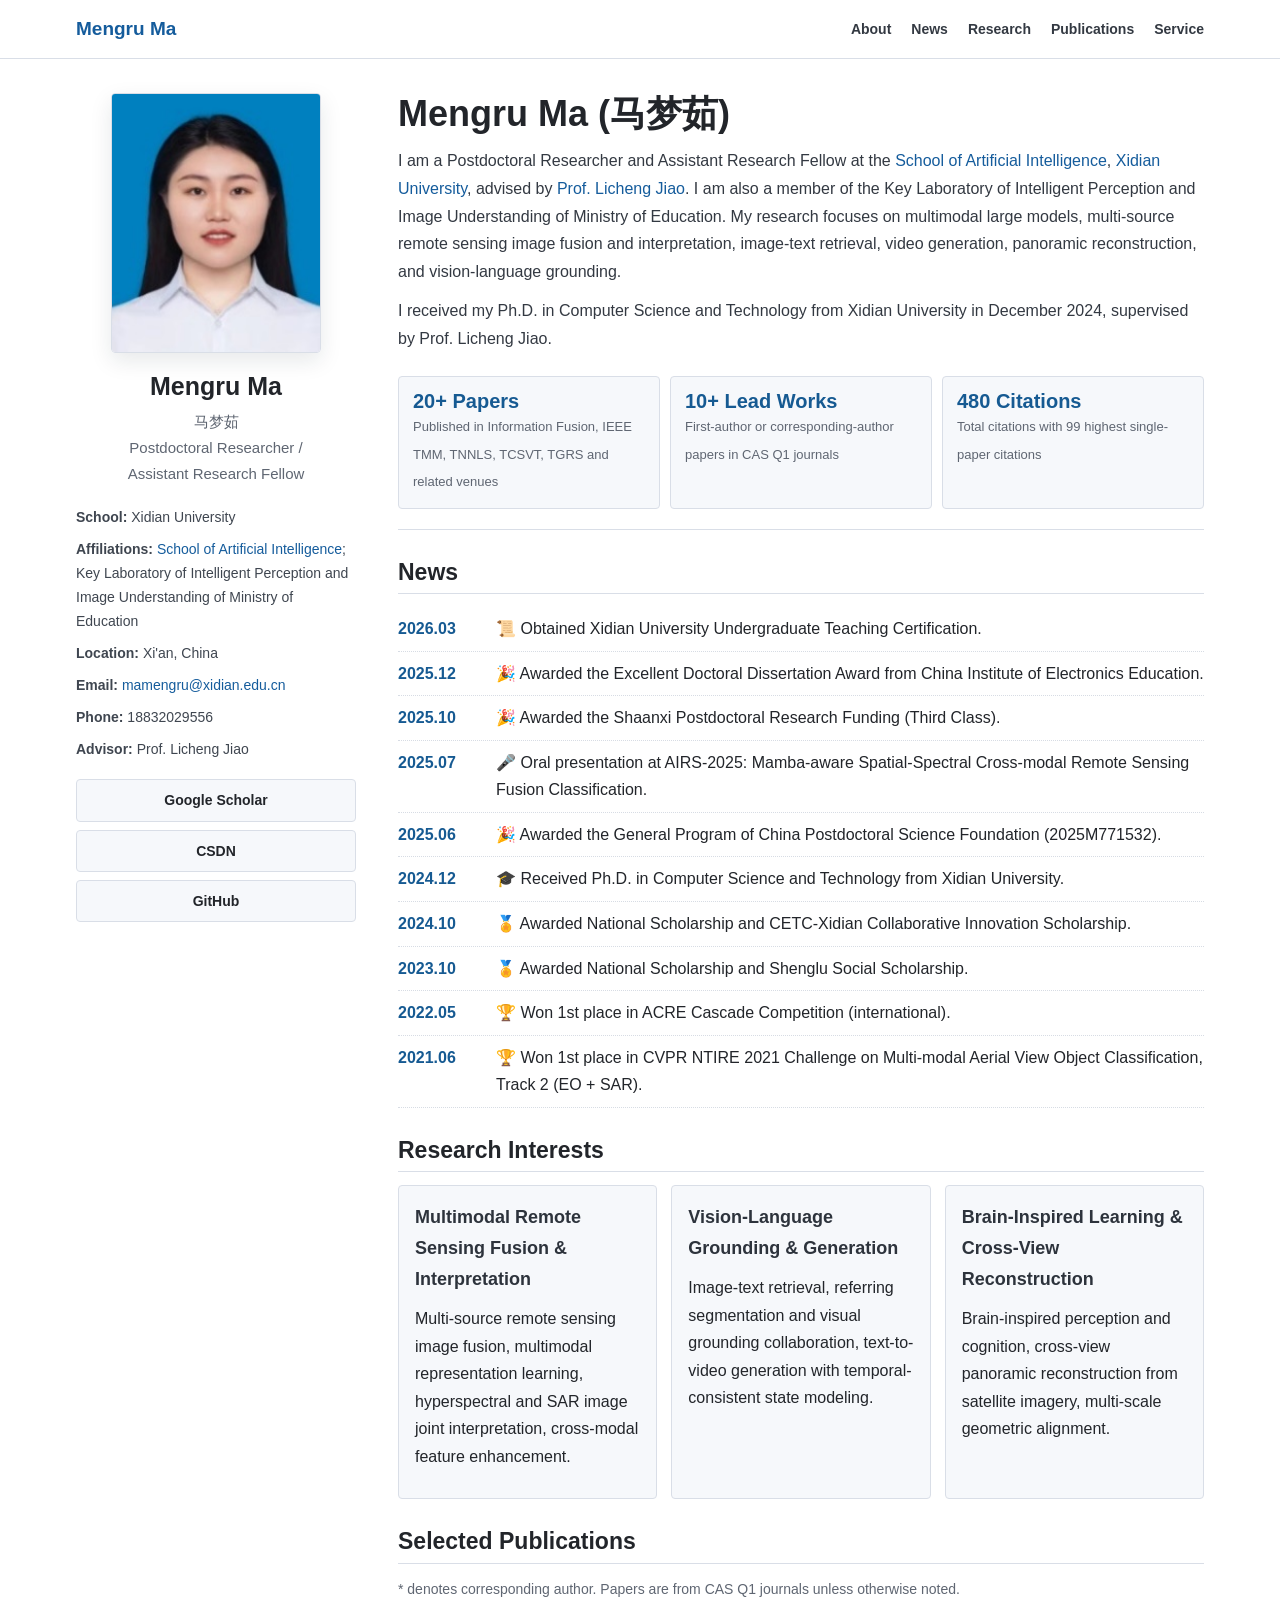
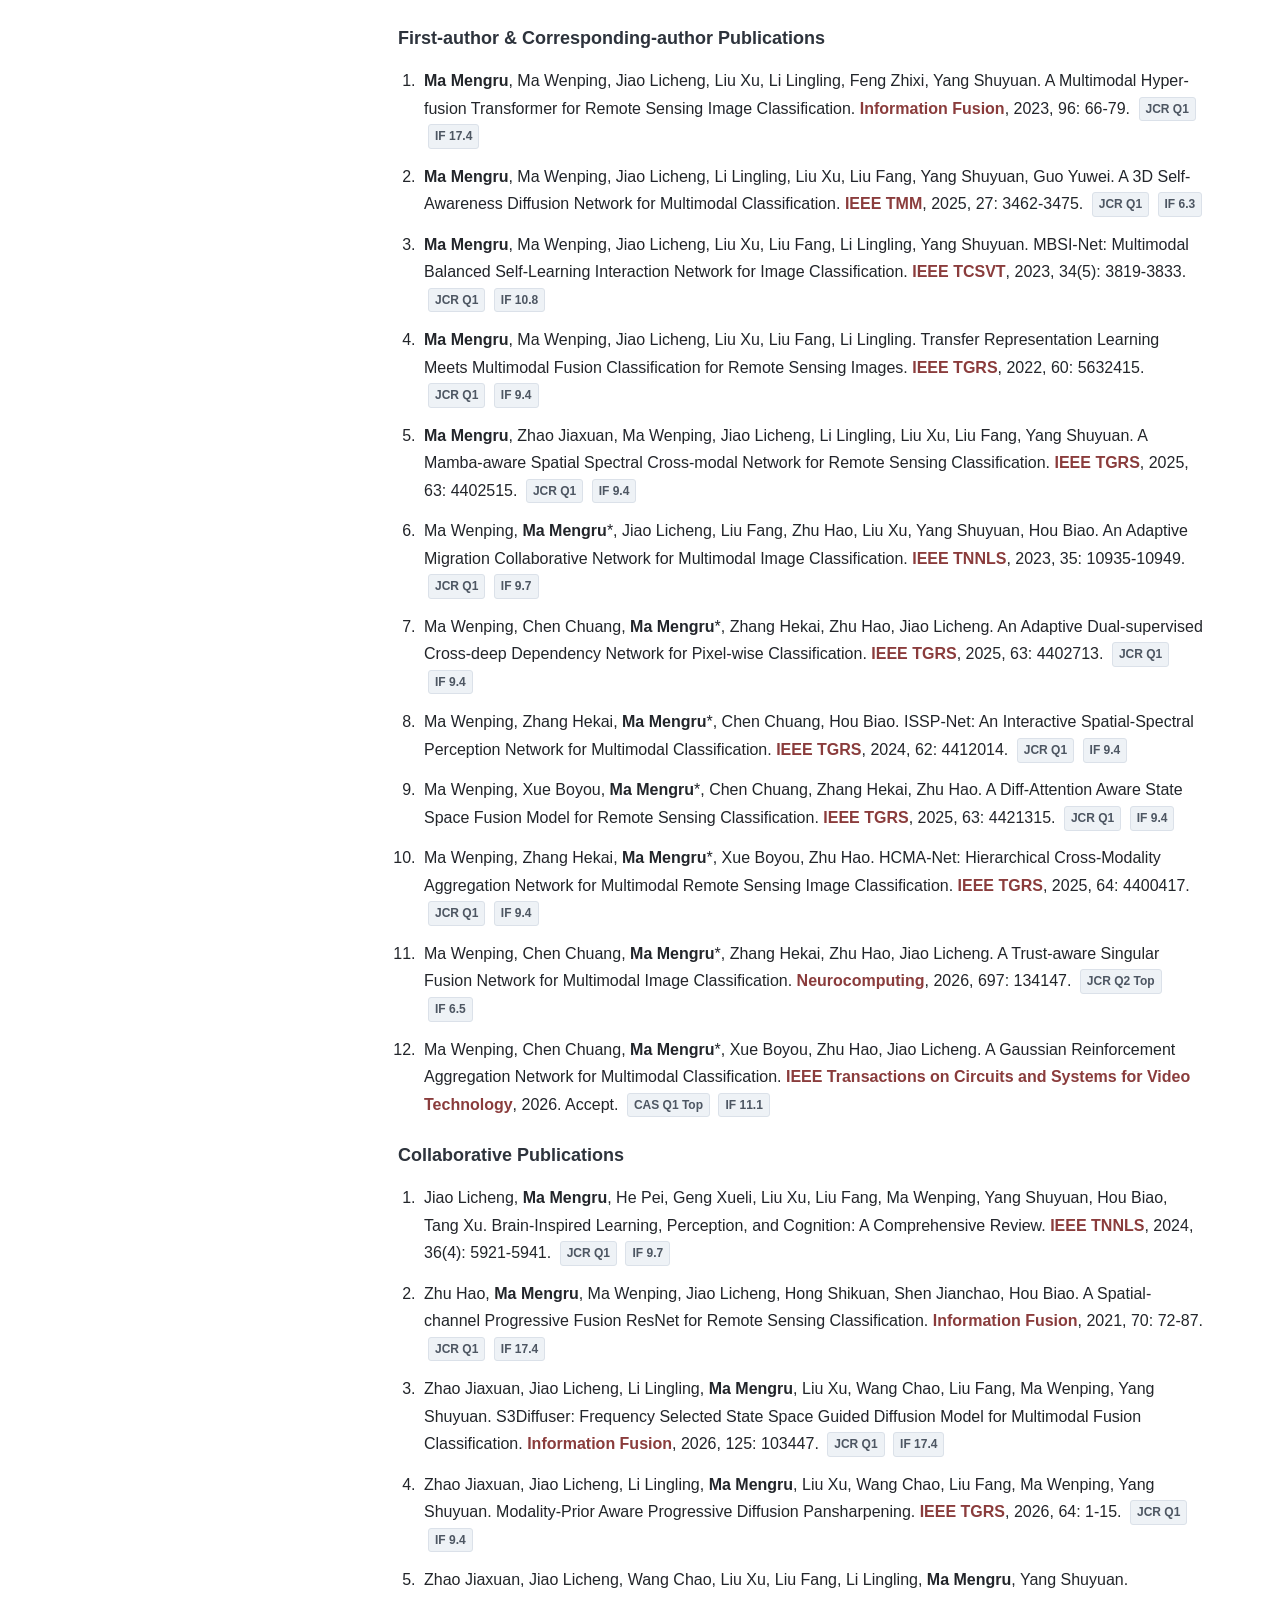
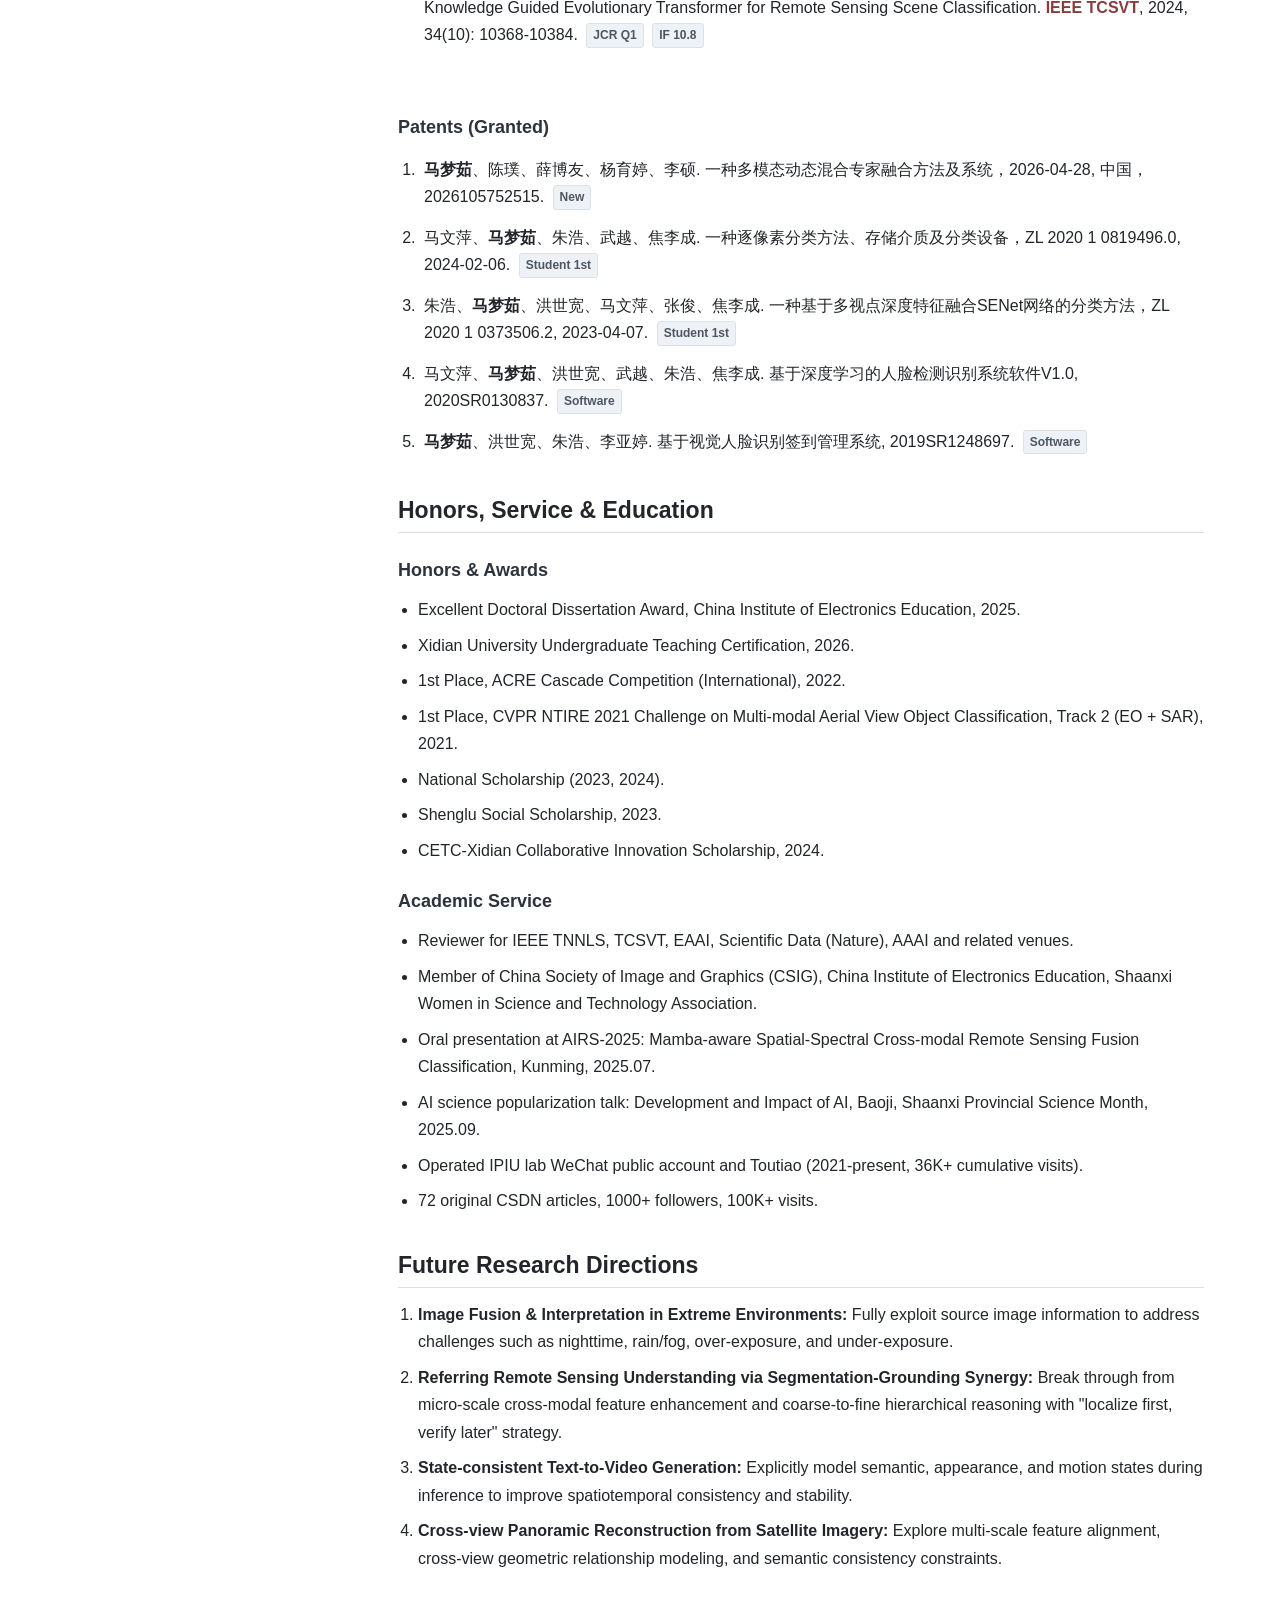
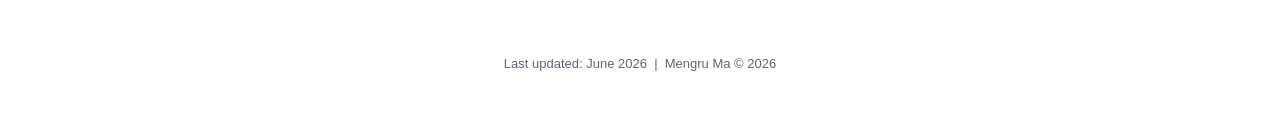
==== docs/index.html @ 2cd86e6d "Trigger Pages refresh" ====
<!DOCTYPE html>
<html lang="zh-CN">
<head>
  <meta charset="utf-8" />
  <meta http-equiv="X-UA-Compatible" content="IE=edge" />
  <meta name="viewport" content="width=device-width, initial-scale=1" />
  <link rel="shortcut icon" type="image/x-icon" href="assets/favicon.ico?" />
  <title>Mengru Ma | Academic Homepage</title>
  <meta name="description" content="Academic homepage of Mengru Ma, Xidian University." />
  <style>
:root {
  --academic-ink: #22252a;
  --academic-muted: #5f6672;
  --academic-line: #d9dee7;
  --academic-soft: #f6f8fb;
  --academic-accent: #165a92;
  --academic-accent-2: #8a3c3c;
  --academic-link: #155c9c;
  --academic-max: 1180px;
}

* {
  box-sizing: border-box;
}

html {
  scroll-behavior: smooth;
}

body.academic-page {
  margin: 0;
  color: var(--academic-ink);
  background: #ffffff;
  font-family: -apple-system, BlinkMacSystemFont, "Segoe UI", "Helvetica Neue", Arial, "Microsoft YaHei", sans-serif;
  font-size: 16px;
  line-height: 1.72;
}

.academic-page a {
  color: var(--academic-link);
  text-decoration: none;
}

.academic-page a:hover,
.academic-page a:focus {
  color: var(--academic-accent-2);
  text-decoration: underline;
}

.site-header {
  position: sticky;
  top: 0;
  z-index: 10;
  background: rgba(255, 255, 255, 0.96);
  border-bottom: 1px solid var(--academic-line);
  backdrop-filter: blur(10px);
}

.site-nav {
  display: flex;
  align-items: center;
  justify-content: space-between;
  gap: 24px;
  max-width: var(--academic-max);
  min-height: 58px;
  margin: 0 auto;
  padding: 0 26px;
}

.site-title {
  color: var(--academic-ink);
  font-size: 19px;
  font-weight: 700;
  white-space: nowrap;
}

.site-links {
  display: flex;
  align-items: center;
  justify-content: flex-end;
  gap: 20px;
  font-size: 14px;
}

.site-links a {
  color: #333942;
  font-weight: 600;
}

.academic-shell {
  max-width: var(--academic-max);
  margin: 0 auto;
  padding: 34px 26px 60px;
}

.profile-layout {
  display: grid;
  grid-template-columns: 280px minmax(0, 1fr);
  gap: 42px;
  align-items: start;
}

.profile-card {
  position: sticky;
  top: 88px;
  padding-bottom: 24px;
}

.profile-photo {
  display: block;
  width: 210px;
  aspect-ratio: 1 / 1.24;
  margin: 0 auto 18px;
  object-fit: cover;
  object-position: center top;
  border-radius: 4px;
  border: 1px solid var(--academic-line);
  box-shadow: 0 8px 22px rgba(22, 35, 52, 0.10);
}

.profile-name {
  margin: 0;
  color: var(--academic-ink);
  font-size: 25px;
  line-height: 1.2;
  text-align: center;
}

.profile-title {
  margin: 8px 0 18px;
  color: var(--academic-muted);
  font-size: 15px;
  text-align: center;
}

.profile-meta {
  margin: 0 0 18px;
  padding: 0;
  list-style: none;
  color: #3f4650;
  font-size: 14px;
}

.profile-meta li {
  margin: 8px 0;
}

.profile-links {
  display: grid;
  grid-template-columns: 1fr;
  gap: 8px;
}

.profile-links a {
  display: block;
  padding: 8px 10px;
  color: var(--academic-ink);
  background: var(--academic-soft);
  border: 1px solid var(--academic-line);
  border-radius: 4px;
  font-size: 14px;
  font-weight: 600;
  text-align: center;
}

.profile-links a:hover,
.profile-links a:focus {
  color: #ffffff;
  background: var(--academic-accent);
  border-color: var(--academic-accent);
  text-decoration: none;
}

.content-panel {
  min-width: 0;
}

.hero-block {
  padding-bottom: 16px;
  border-bottom: 1px solid var(--academic-line);
}

.hero-block h1 {
  margin: 0 0 12px;
  color: var(--academic-ink);
  font-size: 36px;
  line-height: 1.18;
}

.hero-block p {
  max-width: 820px;
  margin: 0 0 12px;
  color: #333942;
}

.highlight-strip {
  display: grid;
  grid-template-columns: repeat(3, minmax(0, 1fr));
  gap: 10px;
  margin: 24px 0 4px;
}

.metric {
  padding: 13px 14px;
  background: var(--academic-soft);
  border: 1px solid var(--academic-line);
  border-radius: 4px;
}

.metric strong {
  display: block;
  color: var(--academic-accent);
  font-size: 20px;
  line-height: 1.1;
}

.metric span {
  color: var(--academic-muted);
  font-size: 13px;
}

.section {
  padding-top: 28px;
}

.section h2 {
  margin: 0 0 13px;
  padding-bottom: 7px;
  color: var(--academic-ink);
  border-bottom: 1px solid var(--academic-line);
  font-size: 23px;
  line-height: 1.25;
}

.section h3 {
  margin: 22px 0 10px;
  color: #2d333c;
  font-size: 18px;
}

.section p {
  margin: 0 0 12px;
}

.compact-list {
  margin: 0;
  padding-left: 20px;
}

.compact-list li {
  margin: 8px 0;
}

.news-list {
  margin: 0;
  padding: 0;
  list-style: none;
}

.news-list li {
  display: grid;
  grid-template-columns: 86px minmax(0, 1fr);
  gap: 12px;
  padding: 8px 0;
  border-bottom: 1px dotted #d7dce4;
}

.news-date {
  color: var(--academic-accent);
  font-weight: 700;
}

.research-grid,
.project-grid {
  display: grid;
  grid-template-columns: repeat(3, minmax(0, 1fr));
  gap: 14px;
}

.research-item,
.project-item {
  min-height: 100%;
  padding: 16px;
  background: var(--academic-soft);
  border: 1px solid var(--academic-line);
  border-radius: 4px;
}

.research-image {
  display: block;
  width: 100%;
  aspect-ratio: 16 / 9;
  object-fit: contain;
  object-position: center;
  margin: 0 0 14px;
  padding: 8px;
  background: #ffffff;
  border: 1px solid var(--academic-line);
  border-radius: 4px;
}

.research-item h3,
.project-item h3 {
  margin-top: 0;
}

.representative-work {
  color: #3f4650;
  font-size: 14px;
}

.publication-list {
  margin: 0;
  padding-left: 22px;
}

.publication-list li {
  margin: 13px 0;
  padding-left: 4px;
}

.venue {
  color: var(--academic-accent-2);
  font-weight: 700;
}

.tag {
  display: inline-block;
  margin-left: 4px;
  padding: 1px 6px;
  color: #4d5662;
  background: #eef2f6;
  border: 1px solid #dbe1e9;
  border-radius: 3px;
  font-size: 12px;
  font-weight: 700;
  vertical-align: 1px;
}

.tag-gold {
  display: inline-block;
  margin-left: 4px;
  padding: 1px 6px;
  color: #7a5d00;
  background: #fff8e1;
  border: 1px solid #e6d88a;
  border-radius: 3px;
  font-size: 12px;
  font-weight: 700;
  vertical-align: 1px;
}

.link-row {
  display: flex;
  flex-wrap: wrap;
  gap: 8px 14px;
  margin-top: 8px;
}

.link-row a {
  font-weight: 600;
}

.note {
  color: var(--academic-muted);
  font-size: 14px;
}

.site-footer {
  max-width: var(--academic-max);
  margin: 0 auto;
  padding: 0 26px 40px;
  color: var(--academic-muted);
  font-size: 13px;
  text-align: center;
}

@media (max-width: 900px) {
  .site-nav {
    align-items: flex-start;
    flex-direction: column;
    gap: 8px;
    padding-top: 12px;
    padding-bottom: 12px;
  }

  .site-links {
    justify-content: flex-start;
    flex-wrap: wrap;
    gap: 8px 14px;
  }

  .profile-layout {
    grid-template-columns: 1fr;
    gap: 24px;
  }

  .profile-card {
    position: static;
    display: grid;
    grid-template-columns: 140px minmax(0, 1fr);
    gap: 18px;
    align-items: start;
  }

  .profile-photo {
    width: 140px;
    margin: 0;
  }

  .profile-name,
  .profile-title {
    text-align: left;
  }

  .profile-links {
    grid-template-columns: repeat(2, minmax(0, 1fr));
  }

  .highlight-strip,
  .research-grid,
  .project-grid {
    grid-template-columns: 1fr;
  }
}

@media (max-width: 560px) {
  body.academic-page {
    font-size: 15px;
  }

  .academic-shell {
    padding: 22px 18px 42px;
  }

  .site-nav {
    padding-left: 18px;
    padding-right: 18px;
  }

  .profile-card {
    grid-template-columns: 1fr;
  }

  .profile-photo {
    width: 180px;
    margin: 0 auto;
  }

  .profile-name,
  .profile-title {
    text-align: center;
  }

  .profile-links {
    grid-template-columns: 1fr;
  }

  .hero-block h1 {
    font-size: 28px;
  }

  .news-list li {
    grid-template-columns: 1fr;
    gap: 2px;
  }
}</style>
</head>
<body class="academic-page">

  <!-- ═══════════════ Navigation ═══════════════ -->
  <header class="site-header">
    <nav class="site-nav" aria-label="Main navigation">
      <a class="site-title" href="./">Mengru Ma</a>
      <div class="site-links">
        <a href="#about">About</a>
        <a href="#news">News</a>
        <a href="#research">Research</a>
        <a href="#publications">Publications</a>
        <a href="#service">Service</a>
      </div>
    </nav>
  </header>

  <!-- ═══════════════ Main Shell ═══════════════ -->
  <main class="academic-shell">
    <div class="profile-layout">

      <!-- ── Sidebar ── -->
      <aside class="profile-card" aria-label="Profile">
        <img class="profile-photo" src="assets/avatar.jpeg" alt="Mengru Ma" />
        <div>
          <h1 class="profile-name">Mengru Ma</h1>
          <p class="profile-title">马梦茹<br />Postdoctoral Researcher /<br />Assistant Research Fellow</p>
          <ul class="profile-meta">
            <li><strong>School:</strong> Xidian University</li>
            <li><strong>Affiliations:</strong> <a href="https://sai.xidian.edu.cn/">School of Artificial Intelligence</a>; Key Laboratory of Intelligent Perception and Image Understanding of Ministry of Education</li>
            <li><strong>Location:</strong> Xi'an, China</li>
            <li><strong>Email:</strong> <a href="mailto:mamengru@xidian.edu.cn">mamengru@xidian.edu.cn</a></li>
            <li><strong>Phone:</strong> 18832029556</li>
            <li><strong>Advisor:</strong> Prof. Licheng Jiao</li>
          </ul>
          <div class="profile-links">
            <a href="https://scholar.google.com.hk/citations?user=nEPyIP8AAAAJ&hl=zh-CN">Google Scholar</a>
            <a href="https://blog.csdn.net/qq_39630875?spm=1000.2115.3001.5343">CSDN</a>
            <a href="https://github.com/ru-willow">GitHub</a>
          </div>
        </div>
      </aside>

      <!-- ── Content Panel ── -->
      <article class="content-panel">

        <!-- ── Hero / About ── -->
        <section class="hero-block" id="about">
          <h1>Mengru Ma (马梦茹)</h1>
          <p>
            I am a Postdoctoral Researcher and Assistant Research Fellow at the
            <a href="https://sai.xidian.edu.cn/">School of Artificial Intelligence</a>,
            <a href="https://www.xidian.edu.cn/">Xidian University</a>, advised by
            <a href="https://scholar.google.com/citations?user=FZbrL2YAAAAJ">Prof. Licheng Jiao</a>.
            I am also a member of the Key Laboratory of Intelligent Perception and Image Understanding of Ministry of Education.
            My research focuses on multimodal large models, multi-source remote sensing image fusion and interpretation,
            image-text retrieval, video generation, panoramic reconstruction, and vision-language grounding.
          </p>
          <p>
            I received my Ph.D. in Computer Science and Technology from Xidian University in December 2024,
            supervised by Prof. Licheng Jiao.
          </p>

          <div class="highlight-strip" aria-label="Research highlights">
            <div class="metric">
              <strong>20+ Papers</strong>
              <span>Published in Information Fusion, IEEE TMM, TNNLS, TCSVT, TGRS and related venues</span>
            </div>
            <div class="metric">
              <strong>10+ Lead Works</strong>
              <span>First-author or corresponding-author papers in CAS Q1 journals</span>
            </div>
            <div class="metric">
              <strong>480 Citations</strong>
              <span>Total citations with 99 highest single-paper citations</span>
            </div>
          </div>
        </section>

        <!-- ── News ── -->
        <section class="section" id="news">
          <h2>News</h2>
          <ul class="news-list">
            <li><span class="news-date">2026.03</span><span>📜 Obtained Xidian University Undergraduate Teaching Certification.</span></li>
            <li><span class="news-date">2025.12</span><span>🎉 Awarded the Excellent Doctoral Dissertation Award from China Institute of Electronics Education.</span></li>
            <li><span class="news-date">2025.10</span><span>🎉 Awarded the Shaanxi Postdoctoral Research Funding (Third Class).</span></li>
            <li><span class="news-date">2025.07</span><span>🎤 Oral presentation at AIRS-2025: Mamba-aware Spatial-Spectral Cross-modal Remote Sensing Fusion Classification.</span></li>
            <li><span class="news-date">2025.06</span><span>🎉 Awarded the General Program of China Postdoctoral Science Foundation (2025M771532).</span></li>
            <li><span class="news-date">2024.12</span><span>🎓 Received Ph.D. in Computer Science and Technology from Xidian University.</span></li>
            <li><span class="news-date">2024.10</span><span>🏅 Awarded National Scholarship and CETC-Xidian Collaborative Innovation Scholarship.</span></li>
            <li><span class="news-date">2023.10</span><span>🏅 Awarded National Scholarship and Shenglu Social Scholarship.</span></li>
            <li><span class="news-date">2022.05</span><span>🏆 Won 1st place in ACRE Cascade Competition (international).</span></li>
            <li><span class="news-date">2021.06</span><span>🏆 Won 1st place in CVPR NTIRE 2021 Challenge on Multi-modal Aerial View Object Classification, Track 2 (EO + SAR).</span></li>
          </ul>
        </section>

        <!-- ── Research Interests ── -->
        <section class="section" id="research">
          <h2>Research Interests</h2>
          <div class="research-grid">
            <div class="research-item">
              <h3>Multimodal Remote Sensing Fusion &amp; Interpretation</h3>
              <p>Multi-source remote sensing image fusion, multimodal representation learning, hyperspectral and SAR image joint interpretation, cross-modal feature enhancement.</p>
            </div>
            <div class="research-item">
              <h3>Vision-Language Grounding &amp; Generation</h3>
              <p>Image-text retrieval, referring segmentation and visual grounding collaboration, text-to-video generation with temporal-consistent state modeling.</p>
            </div>
            <div class="research-item">
              <h3>Brain-Inspired Learning &amp; Cross-View Reconstruction</h3>
              <p>Brain-inspired perception and cognition, cross-view panoramic reconstruction from satellite imagery, multi-scale geometric alignment.</p>
            </div>
          </div>
        </section>

        <!-- ── Selected Publications ── -->
        <section class="section" id="publications">
          <h2>Selected Publications</h2>
          <p class="note">* denotes corresponding author. Papers are from CAS Q1 journals unless otherwise noted.</p>

          <h3>First-author &amp; Corresponding-author Publications</h3>
          <ol class="publication-list">
            <li><strong>Ma Mengru</strong>, Ma Wenping, Jiao Licheng, Liu Xu, Li Lingling, Feng Zhixi, Yang Shuyuan. A Multimodal Hyper-fusion Transformer for Remote Sensing Image Classification. <span class="venue">Information Fusion</span>, 2023, 96: 66-79. <span class="tag">JCR Q1</span> <span class="tag">IF 17.4</span></li>

            <li><strong>Ma Mengru</strong>, Ma Wenping, Jiao Licheng, Li Lingling, Liu Xu, Liu Fang, Yang Shuyuan, Guo Yuwei. A 3D Self-Awareness Diffusion Network for Multimodal Classification. <span class="venue">IEEE TMM</span>, 2025, 27: 3462-3475. <span class="tag">JCR Q1</span> <span class="tag">IF 6.3</span></li>

            <li><strong>Ma Mengru</strong>, Ma Wenping, Jiao Licheng, Liu Xu, Liu Fang, Li Lingling, Yang Shuyuan. MBSI-Net: Multimodal Balanced Self-Learning Interaction Network for Image Classification. <span class="venue">IEEE TCSVT</span>, 2023, 34(5): 3819-3833. <span class="tag">JCR Q1</span> <span class="tag">IF 10.8</span></li>

            <li><strong>Ma Mengru</strong>, Ma Wenping, Jiao Licheng, Liu Xu, Liu Fang, Li Lingling. Transfer Representation Learning Meets Multimodal Fusion Classification for Remote Sensing Images. <span class="venue">IEEE TGRS</span>, 2022, 60: 5632415. <span class="tag">JCR Q1</span> <span class="tag">IF 9.4</span></li>

            <li><strong>Ma Mengru</strong>, Zhao Jiaxuan, Ma Wenping, Jiao Licheng, Li Lingling, Liu Xu, Liu Fang, Yang Shuyuan. A Mamba-aware Spatial Spectral Cross-modal Network for Remote Sensing Classification. <span class="venue">IEEE TGRS</span>, 2025, 63: 4402515. <span class="tag">JCR Q1</span> <span class="tag">IF 9.4</span></li>

            <li>Ma Wenping, <strong>Ma Mengru</strong>*, Jiao Licheng, Liu Fang, Zhu Hao, Liu Xu, Yang Shuyuan, Hou Biao. An Adaptive Migration Collaborative Network for Multimodal Image Classification. <span class="venue">IEEE TNNLS</span>, 2023, 35: 10935-10949. <span class="tag">JCR Q1</span> <span class="tag">IF 9.7</span></li>

            <li>Ma Wenping, Chen Chuang, <strong>Ma Mengru</strong>*, Zhang Hekai, Zhu Hao, Jiao Licheng. An Adaptive Dual-supervised Cross-deep Dependency Network for Pixel-wise Classification. <span class="venue">IEEE TGRS</span>, 2025, 63: 4402713. <span class="tag">JCR Q1</span> <span class="tag">IF 9.4</span></li>

            <li>Ma Wenping, Zhang Hekai, <strong>Ma Mengru</strong>*, Chen Chuang, Hou Biao. ISSP-Net: An Interactive Spatial-Spectral Perception Network for Multimodal Classification. <span class="venue">IEEE TGRS</span>, 2024, 62: 4412014. <span class="tag">JCR Q1</span> <span class="tag">IF 9.4</span></li>

            <li>Ma Wenping, Xue Boyou, <strong>Ma Mengru</strong>*, Chen Chuang, Zhang Hekai, Zhu Hao. A Diff-Attention Aware State Space Fusion Model for Remote Sensing Classification. <span class="venue">IEEE TGRS</span>, 2025, 63: 4421315. <span class="tag">JCR Q1</span> <span class="tag">IF 9.4</span></li>

            <li>Ma Wenping, Zhang Hekai, <strong>Ma Mengru</strong>*, Xue Boyou, Zhu Hao. HCMA-Net: Hierarchical Cross-Modality Aggregation Network for Multimodal Remote Sensing Image Classification. <span class="venue">IEEE TGRS</span>, 2025, 64: 4400417. <span class="tag">JCR Q1</span> <span class="tag">IF 9.4</span></li>

            <li>Ma Wenping, Chen Chuang, <strong>Ma Mengru</strong>*, Zhang Hekai, Zhu Hao, Jiao Licheng. A Trust-aware Singular Fusion Network for Multimodal Image Classification. <span class="venue">Neurocomputing</span>, 2026, 697: 134147. <span class="tag">JCR Q2 Top</span> <span class="tag">IF 6.5</span></li>

            <li>Ma Wenping, Chen Chuang, <strong>Ma Mengru</strong>*, Xue Boyou, Zhu Hao, Jiao Licheng. A Gaussian Reinforcement Aggregation Network for Multimodal Classification. <span class="venue">IEEE Transactions on Circuits and Systems for Video Technology</span>, 2026. Accept. <span class="tag">CAS Q1 Top</span> <span class="tag">IF 11.1</span></li>
            <!-- pages-refresh: 2026-07-09-tcsvt -->
          </ol>

          <h3>Collaborative Publications</h3>
          <ol class="publication-list">
            <li>Jiao Licheng, <strong>Ma Mengru</strong>, He Pei, Geng Xueli, Liu Xu, Liu Fang, Ma Wenping, Yang Shuyuan, Hou Biao, Tang Xu. Brain-Inspired Learning, Perception, and Cognition: A Comprehensive Review. <span class="venue">IEEE TNNLS</span>, 2024, 36(4): 5921-5941. <span class="tag">JCR Q1</span> <span class="tag">IF 9.7</span></li>

            <li>Zhu Hao, <strong>Ma Mengru</strong>, Ma Wenping, Jiao Licheng, Hong Shikuan, Shen Jianchao, Hou Biao. A Spatial-channel Progressive Fusion ResNet for Remote Sensing Classification. <span class="venue">Information Fusion</span>, 2021, 70: 72-87. <span class="tag">JCR Q1</span> <span class="tag">IF 17.4</span></li>

            <li>Zhao Jiaxuan, Jiao Licheng, Li Lingling, <strong>Ma Mengru</strong>, Liu Xu, Wang Chao, Liu Fang, Ma Wenping, Yang Shuyuan. S3Diffuser: Frequency Selected State Space Guided Diffusion Model for Multimodal Fusion Classification. <span class="venue">Information Fusion</span>, 2026, 125: 103447. <span class="tag">JCR Q1</span> <span class="tag">IF 17.4</span></li>

            <li>Zhao Jiaxuan, Jiao Licheng, Li Lingling, <strong>Ma Mengru</strong>, Liu Xu, Wang Chao, Liu Fang, Ma Wenping, Yang Shuyuan. Modality-Prior Aware Progressive Diffusion Pansharpening. <span class="venue">IEEE TGRS</span>, 2026, 64: 1-15. <span class="tag">JCR Q1</span> <span class="tag">IF 9.4</span></li>

            <li>Zhao Jiaxuan, Jiao Licheng, Wang Chao, Liu Xu, Liu Fang, Li Lingling, <strong>Ma Mengru</strong>, Yang Shuyuan. Knowledge Guided Evolutionary Transformer for Remote Sensing Scene Classification. <span class="venue">IEEE TCSVT</span>, 2024, 34(10): 10368-10384. <span class="tag">JCR Q1</span> <span class="tag">IF 10.8</span></li>
          </ol>
        </section>

        <!-- ── Projects ── -->
        <section class="section" id="projects">
          <h3>Patents (Granted)</h3>
          <ol class="publication-list">
            <li><strong>马梦茹</strong>、陈璞、薛博友、杨育婷、李硕. 一种多模态动态混合专家融合方法及系统，2026-04-28, 中国，2026105752515. <span class="tag">New</span></li>
            <li>马文萍、<strong>马梦茹</strong>、朱浩、武越、焦李成. 一种逐像素分类方法、存储介质及分类设备，ZL 2020 1 0819496.0, 2024-02-06. <span class="tag">Student 1st</span></li>
            <li>朱浩、<strong>马梦茹</strong>、洪世宽、马文萍、张俊、焦李成. 一种基于多视点深度特征融合SENet网络的分类方法，ZL 2020 1 0373506.2, 2023-04-07. <span class="tag">Student 1st</span></li>
            <li>马文萍、<strong>马梦茹</strong>、洪世宽、武越、朱浩、焦李成. 基于深度学习的人脸检测识别系统软件V1.0, 2020SR0130837. <span class="tag">Software</span></li>
            <li><strong>马梦茹</strong>、洪世宽、朱浩、李亚婷. 基于视觉人脸识别签到管理系统, 2019SR1248697. <span class="tag">Software</span></li>
          </ol>
        </section>

        <!-- ── Honors & Service ── -->
        <section class="section" id="service">
          <h2>Honors, Service &amp; Education</h2>

          <h3>Honors &amp; Awards</h3>
          <ul class="compact-list">
            <li>Excellent Doctoral Dissertation Award, China Institute of Electronics Education, 2025.</li>
            <li>Xidian University Undergraduate Teaching Certification, 2026.</li>
            <li>1st Place, ACRE Cascade Competition (International), 2022.</li>
            <li>1st Place, CVPR NTIRE 2021 Challenge on Multi-modal Aerial View Object Classification, Track 2 (EO + SAR), 2021.</li>
            <li>National Scholarship (2023, 2024).</li>
            <li>Shenglu Social Scholarship, 2023.</li>
            <li>CETC-Xidian Collaborative Innovation Scholarship, 2024.</li>
          </ul>

          <h3>Academic Service</h3>
          <ul class="compact-list">
            <li>Reviewer for IEEE TNNLS, TCSVT, EAAI, Scientific Data (Nature), AAAI and related venues.</li>
            <li>Member of China Society of Image and Graphics (CSIG), China Institute of Electronics Education, Shaanxi Women in Science and Technology Association.</li>
            <li>Oral presentation at AIRS-2025: Mamba-aware Spatial-Spectral Cross-modal Remote Sensing Fusion Classification, Kunming, 2025.07.</li>
            <li>AI science popularization talk: Development and Impact of AI, Baoji, Shaanxi Provincial Science Month, 2025.09.</li>
            <li>Operated IPIU lab WeChat public account and Toutiao (2021-present, 36K+ cumulative visits).</li>
            <li>72 original CSDN articles, 1000+ followers, 100K+ visits.</li>
          </ul>

        </section>

        <!-- ── Future Directions ── -->
        <section class="section" id="future">
          <h2>Future Research Directions</h2>
          <ol class="compact-list">
            <li><strong>Image Fusion &amp; Interpretation in Extreme Environments:</strong> Fully exploit source image information to address challenges such as nighttime, rain/fog, over-exposure, and under-exposure.</li>
            <li><strong>Referring Remote Sensing Understanding via Segmentation-Grounding Synergy:</strong> Break through from micro-scale cross-modal feature enhancement and coarse-to-fine hierarchical reasoning with "localize first, verify later" strategy.</li>
            <li><strong>State-consistent Text-to-Video Generation:</strong> Explicitly model semantic, appearance, and motion states during inference to improve spatiotemporal consistency and stability.</li>
            <li><strong>Cross-view Panoramic Reconstruction from Satellite Imagery:</strong> Explore multi-scale feature alignment, cross-view geometric relationship modeling, and semantic consistency constraints.</li>
          </ol>
        </section>

      </article>
    </div>
  </main>

  <footer class="site-footer">
    <p>Last updated: June 2026 &nbsp;|&nbsp; Mengru Ma &copy; 2026</p>
  </footer>

</body>
</html>
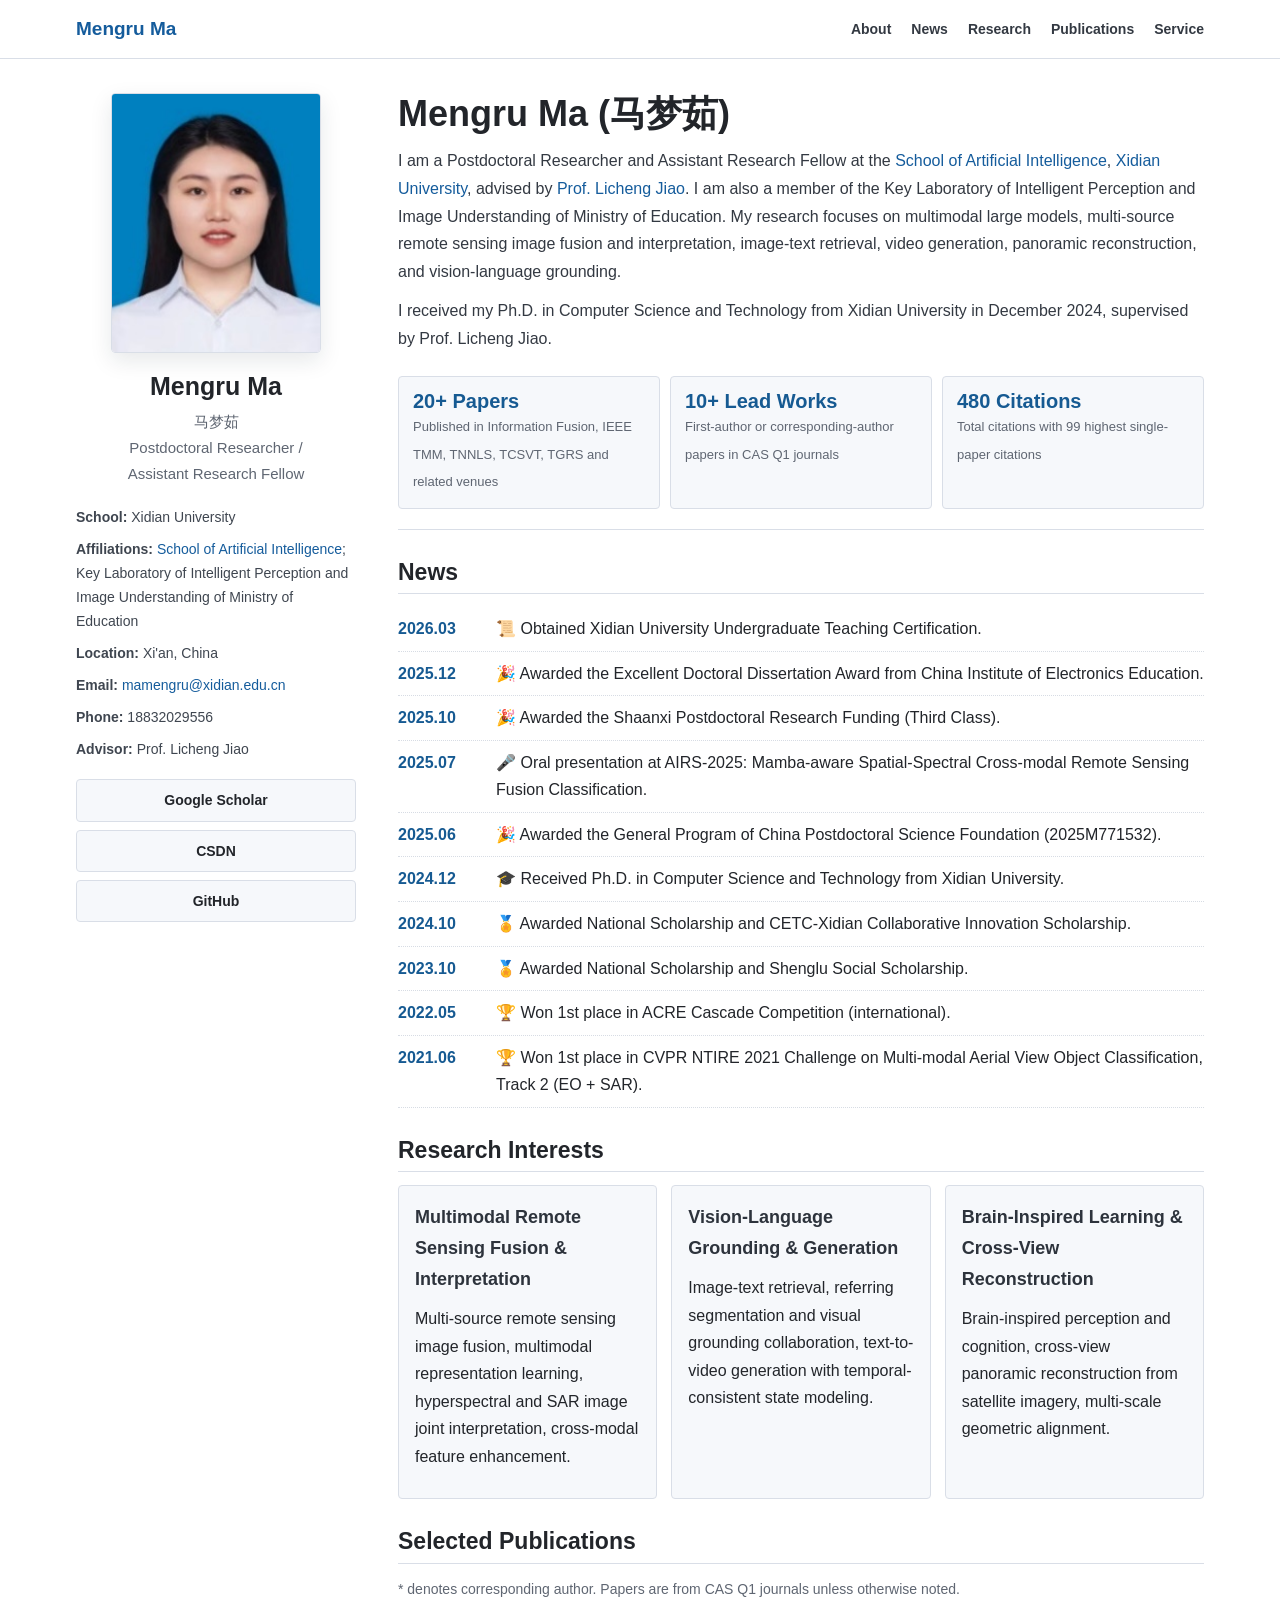
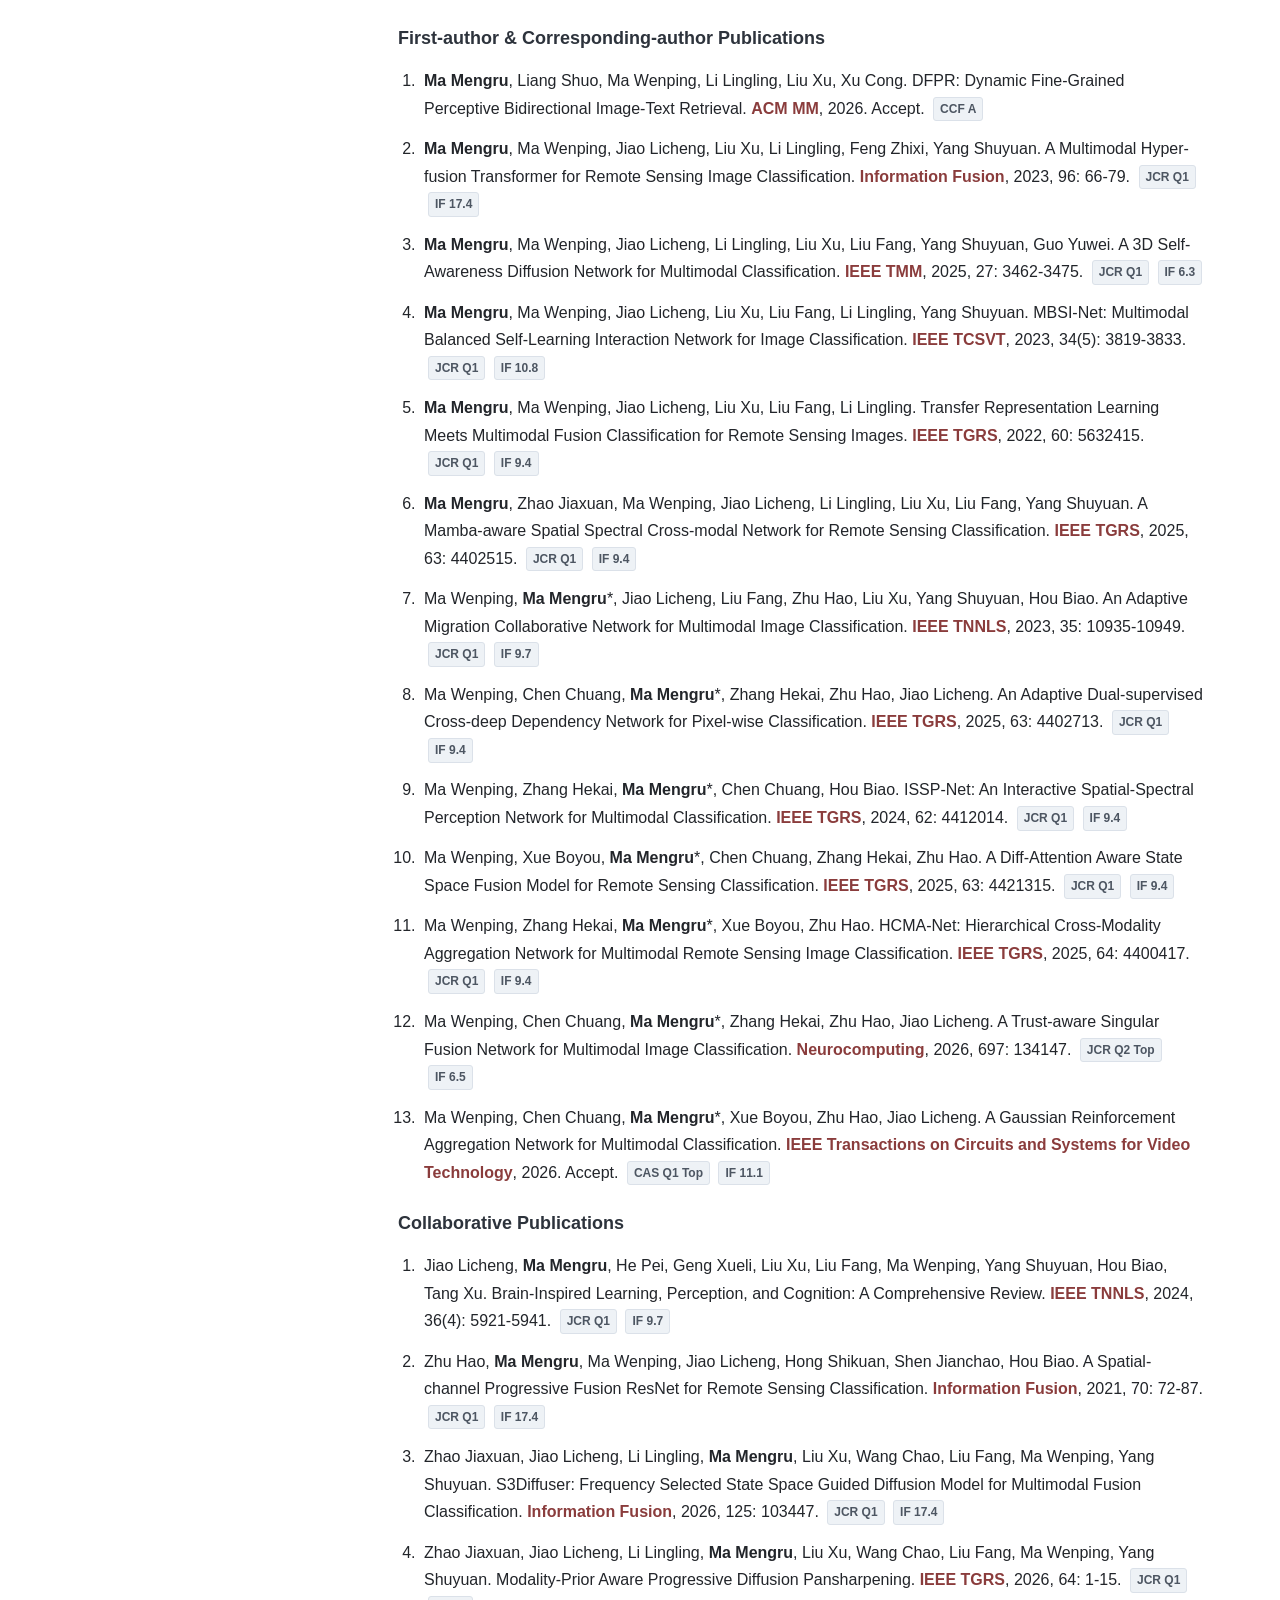
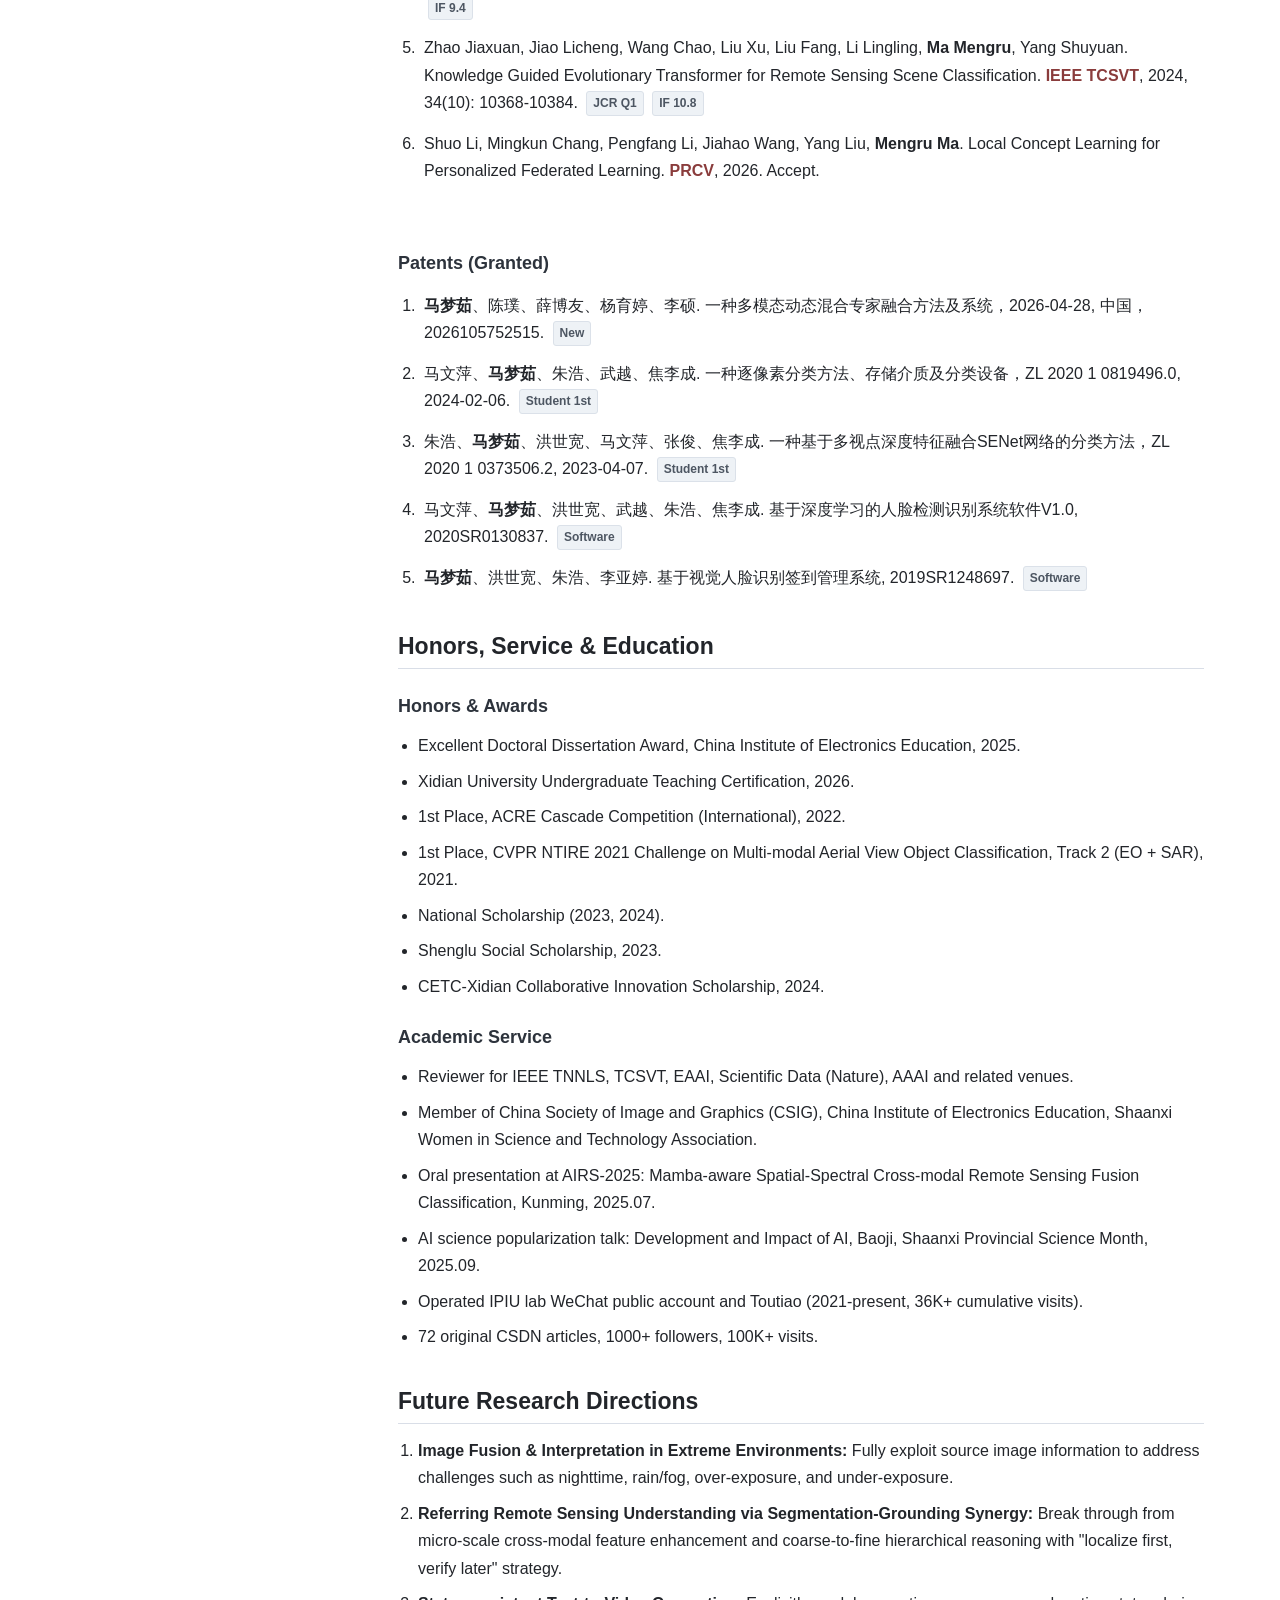
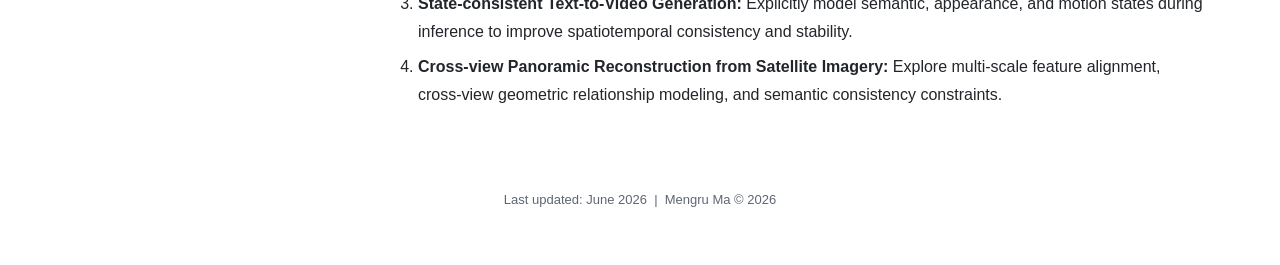
==== commit c2a7ae1f: "Add accepted 2026 conference publications" ====
--- a/docs/index.html
+++ b/docs/index.html
@@ -587,6 +587,8 @@
 
           <h3>First-author &amp; Corresponding-author Publications</h3>
           <ol class="publication-list">
+            <li><strong>Ma Mengru</strong>, Liang Shuo, Ma Wenping, Li Lingling, Liu Xu, Xu Cong. DFPR: Dynamic Fine-Grained Perceptive Bidirectional Image-Text Retrieval. <span class="venue">ACM MM</span>, 2026. Accept. <span class="tag">CCF A</span></li>
+
             <li><strong>Ma Mengru</strong>, Ma Wenping, Jiao Licheng, Liu Xu, Li Lingling, Feng Zhixi, Yang Shuyuan. A Multimodal Hyper-fusion Transformer for Remote Sensing Image Classification. <span class="venue">Information Fusion</span>, 2023, 96: 66-79. <span class="tag">JCR Q1</span> <span class="tag">IF 17.4</span></li>
 
             <li><strong>Ma Mengru</strong>, Ma Wenping, Jiao Licheng, Li Lingling, Liu Xu, Liu Fang, Yang Shuyuan, Guo Yuwei. A 3D Self-Awareness Diffusion Network for Multimodal Classification. <span class="venue">IEEE TMM</span>, 2025, 27: 3462-3475. <span class="tag">JCR Q1</span> <span class="tag">IF 6.3</span></li>
@@ -624,6 +626,8 @@
             <li>Zhao Jiaxuan, Jiao Licheng, Li Lingling, <strong>Ma Mengru</strong>, Liu Xu, Wang Chao, Liu Fang, Ma Wenping, Yang Shuyuan. Modality-Prior Aware Progressive Diffusion Pansharpening. <span class="venue">IEEE TGRS</span>, 2026, 64: 1-15. <span class="tag">JCR Q1</span> <span class="tag">IF 9.4</span></li>
 
             <li>Zhao Jiaxuan, Jiao Licheng, Wang Chao, Liu Xu, Liu Fang, Li Lingling, <strong>Ma Mengru</strong>, Yang Shuyuan. Knowledge Guided Evolutionary Transformer for Remote Sensing Scene Classification. <span class="venue">IEEE TCSVT</span>, 2024, 34(10): 10368-10384. <span class="tag">JCR Q1</span> <span class="tag">IF 10.8</span></li>
+
+            <li>Shuo Li, Mingkun Chang, Pengfang Li, Jiahao Wang, Yang Liu, <strong>Mengru Ma</strong>. Local Concept Learning for Personalized Federated Learning. <span class="venue">PRCV</span>, 2026. Accept.</li>
           </ol>
         </section>
 
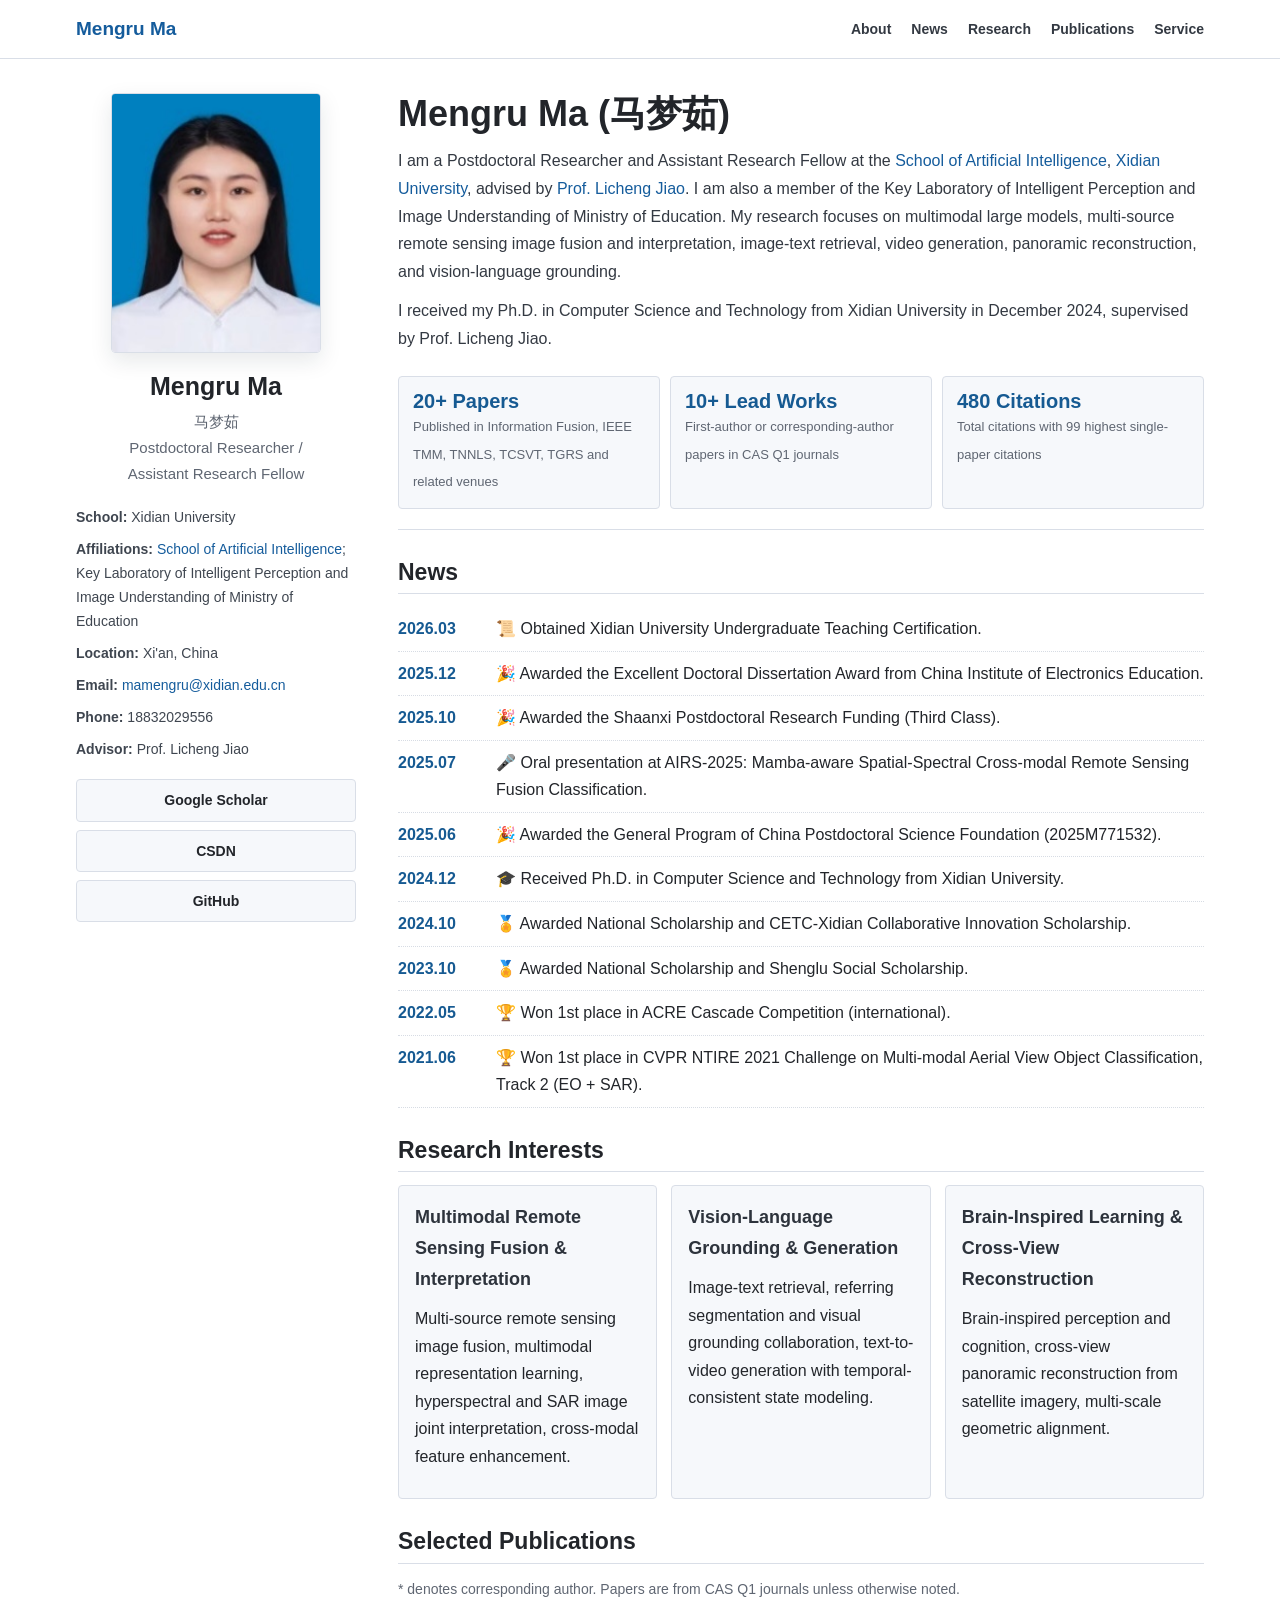
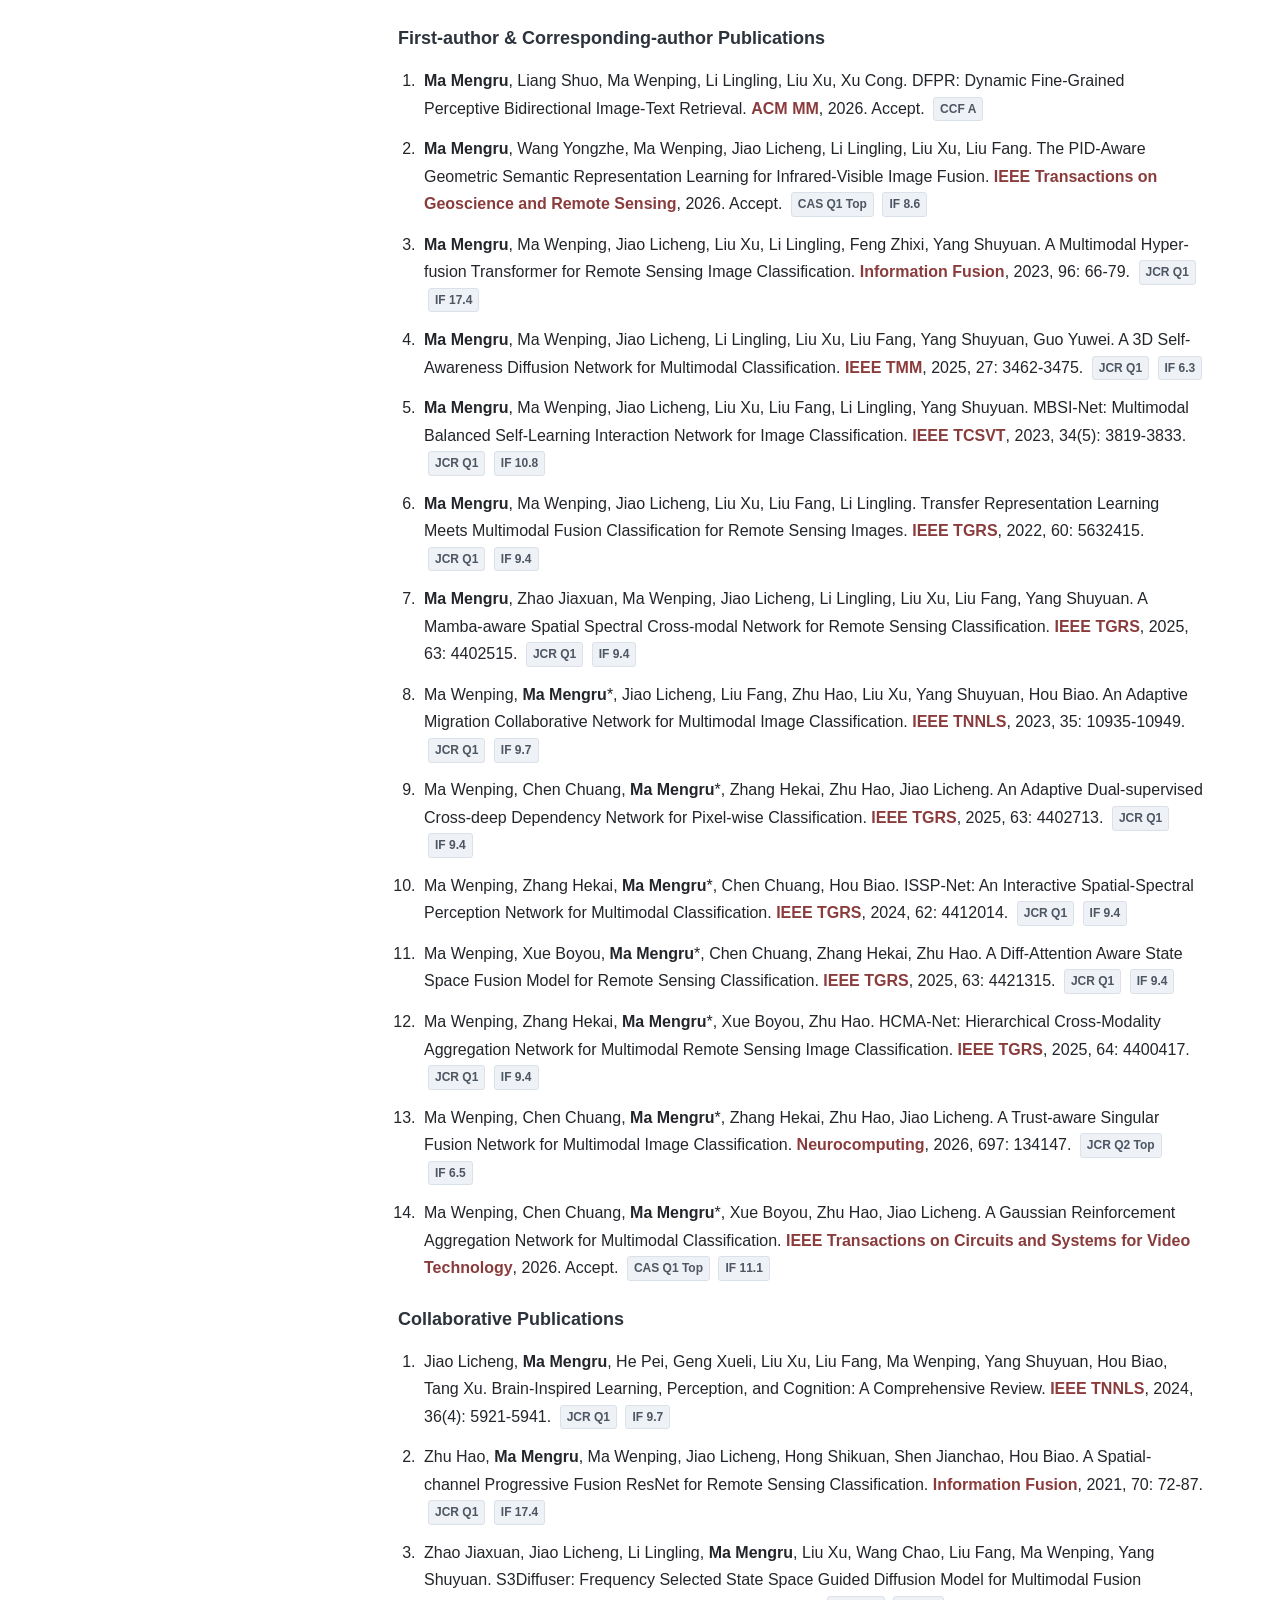
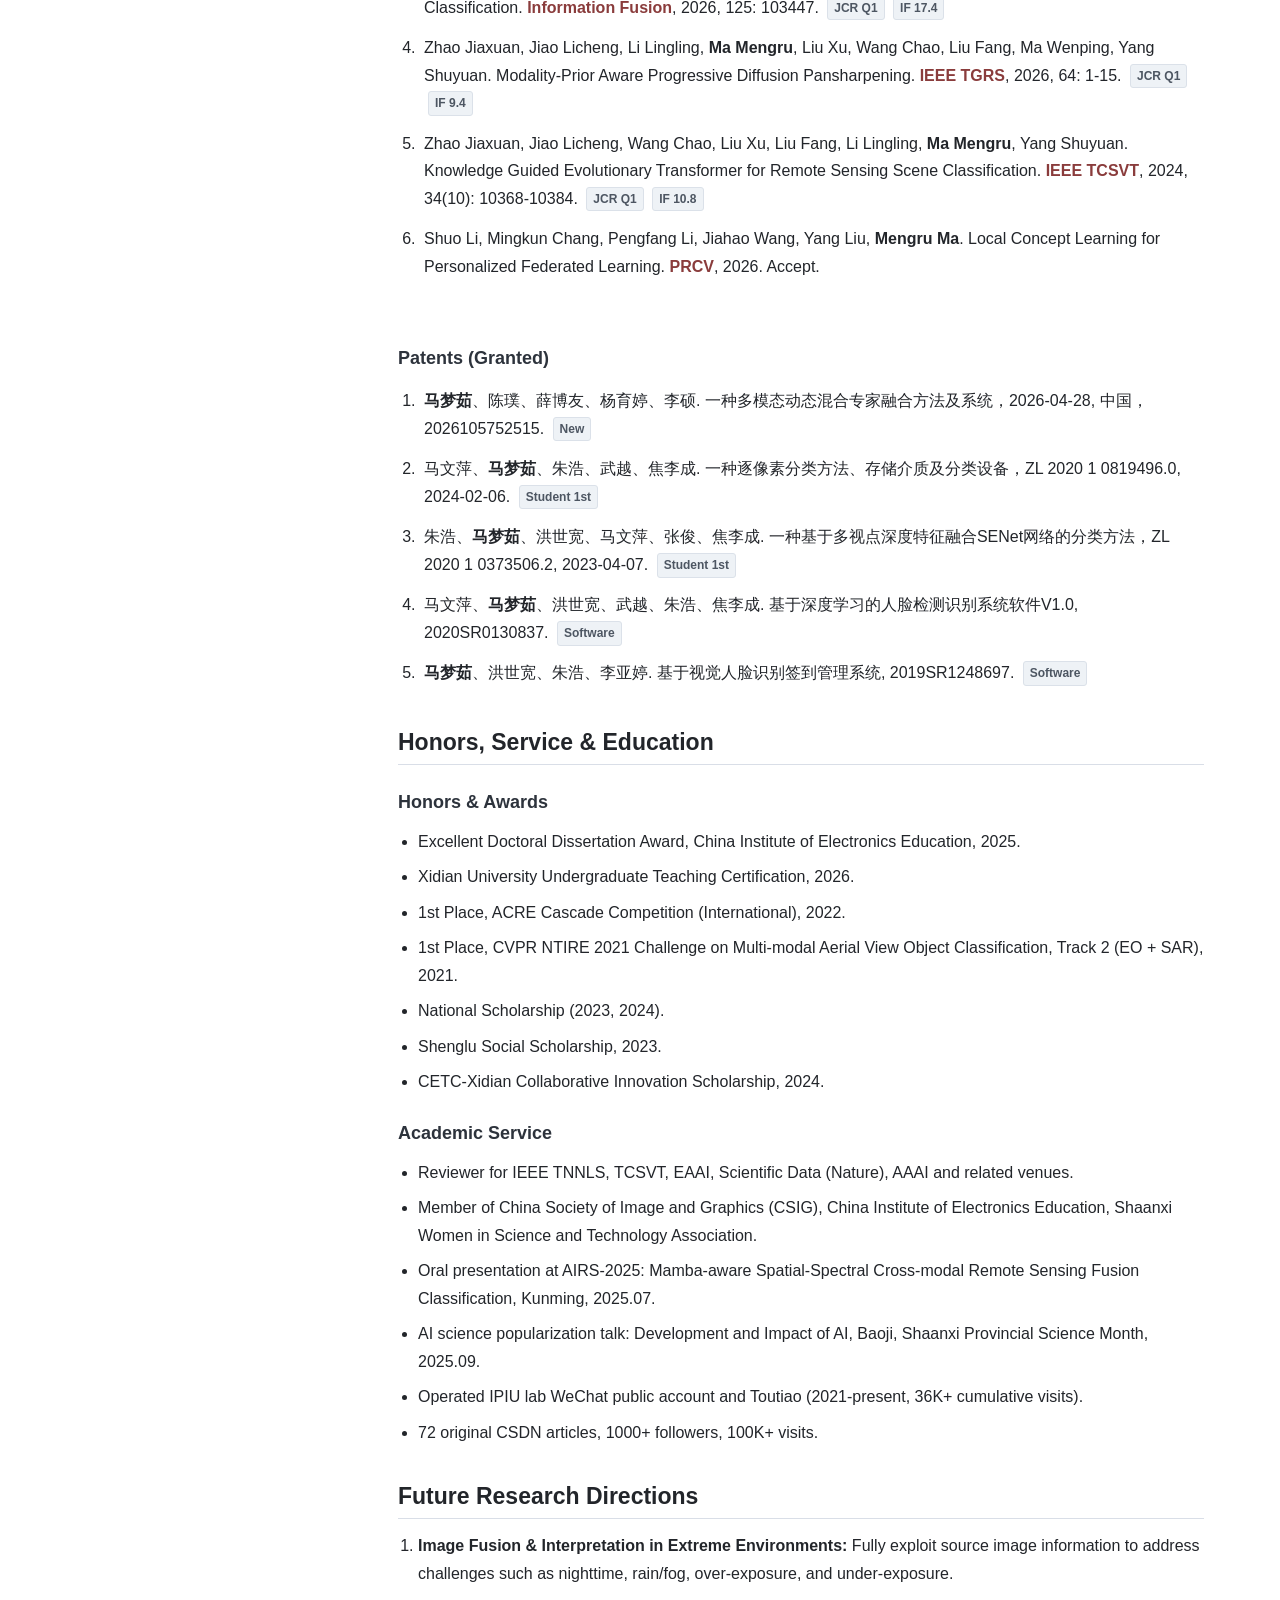
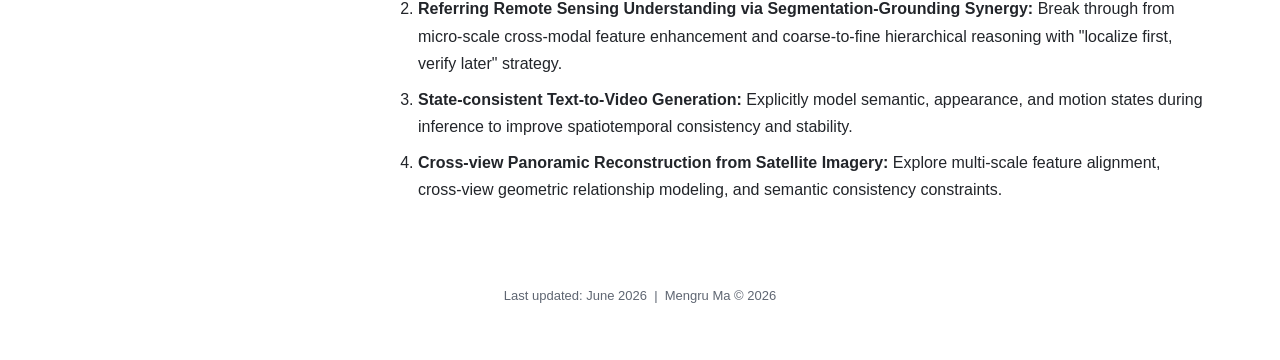
==== commit e1ec512f: "Add PID-Aware image fusion publication" ====
--- a/docs/index.html
+++ b/docs/index.html
@@ -589,6 +589,8 @@
           <ol class="publication-list">
             <li><strong>Ma Mengru</strong>, Liang Shuo, Ma Wenping, Li Lingling, Liu Xu, Xu Cong. DFPR: Dynamic Fine-Grained Perceptive Bidirectional Image-Text Retrieval. <span class="venue">ACM MM</span>, 2026. Accept. <span class="tag">CCF A</span></li>
 
+            <li><strong>Ma Mengru</strong>, Wang Yongzhe, Ma Wenping, Jiao Licheng, Li Lingling, Liu Xu, Liu Fang. The PID-Aware Geometric Semantic Representation Learning for Infrared-Visible Image Fusion. <span class="venue">IEEE Transactions on Geoscience and Remote Sensing</span>, 2026. Accept. <span class="tag">CAS Q1 Top</span> <span class="tag">IF 8.6</span></li>
+
             <li><strong>Ma Mengru</strong>, Ma Wenping, Jiao Licheng, Liu Xu, Li Lingling, Feng Zhixi, Yang Shuyuan. A Multimodal Hyper-fusion Transformer for Remote Sensing Image Classification. <span class="venue">Information Fusion</span>, 2023, 96: 66-79. <span class="tag">JCR Q1</span> <span class="tag">IF 17.4</span></li>
 
             <li><strong>Ma Mengru</strong>, Ma Wenping, Jiao Licheng, Li Lingling, Liu Xu, Liu Fang, Yang Shuyuan, Guo Yuwei. A 3D Self-Awareness Diffusion Network for Multimodal Classification. <span class="venue">IEEE TMM</span>, 2025, 27: 3462-3475. <span class="tag">JCR Q1</span> <span class="tag">IF 6.3</span></li>
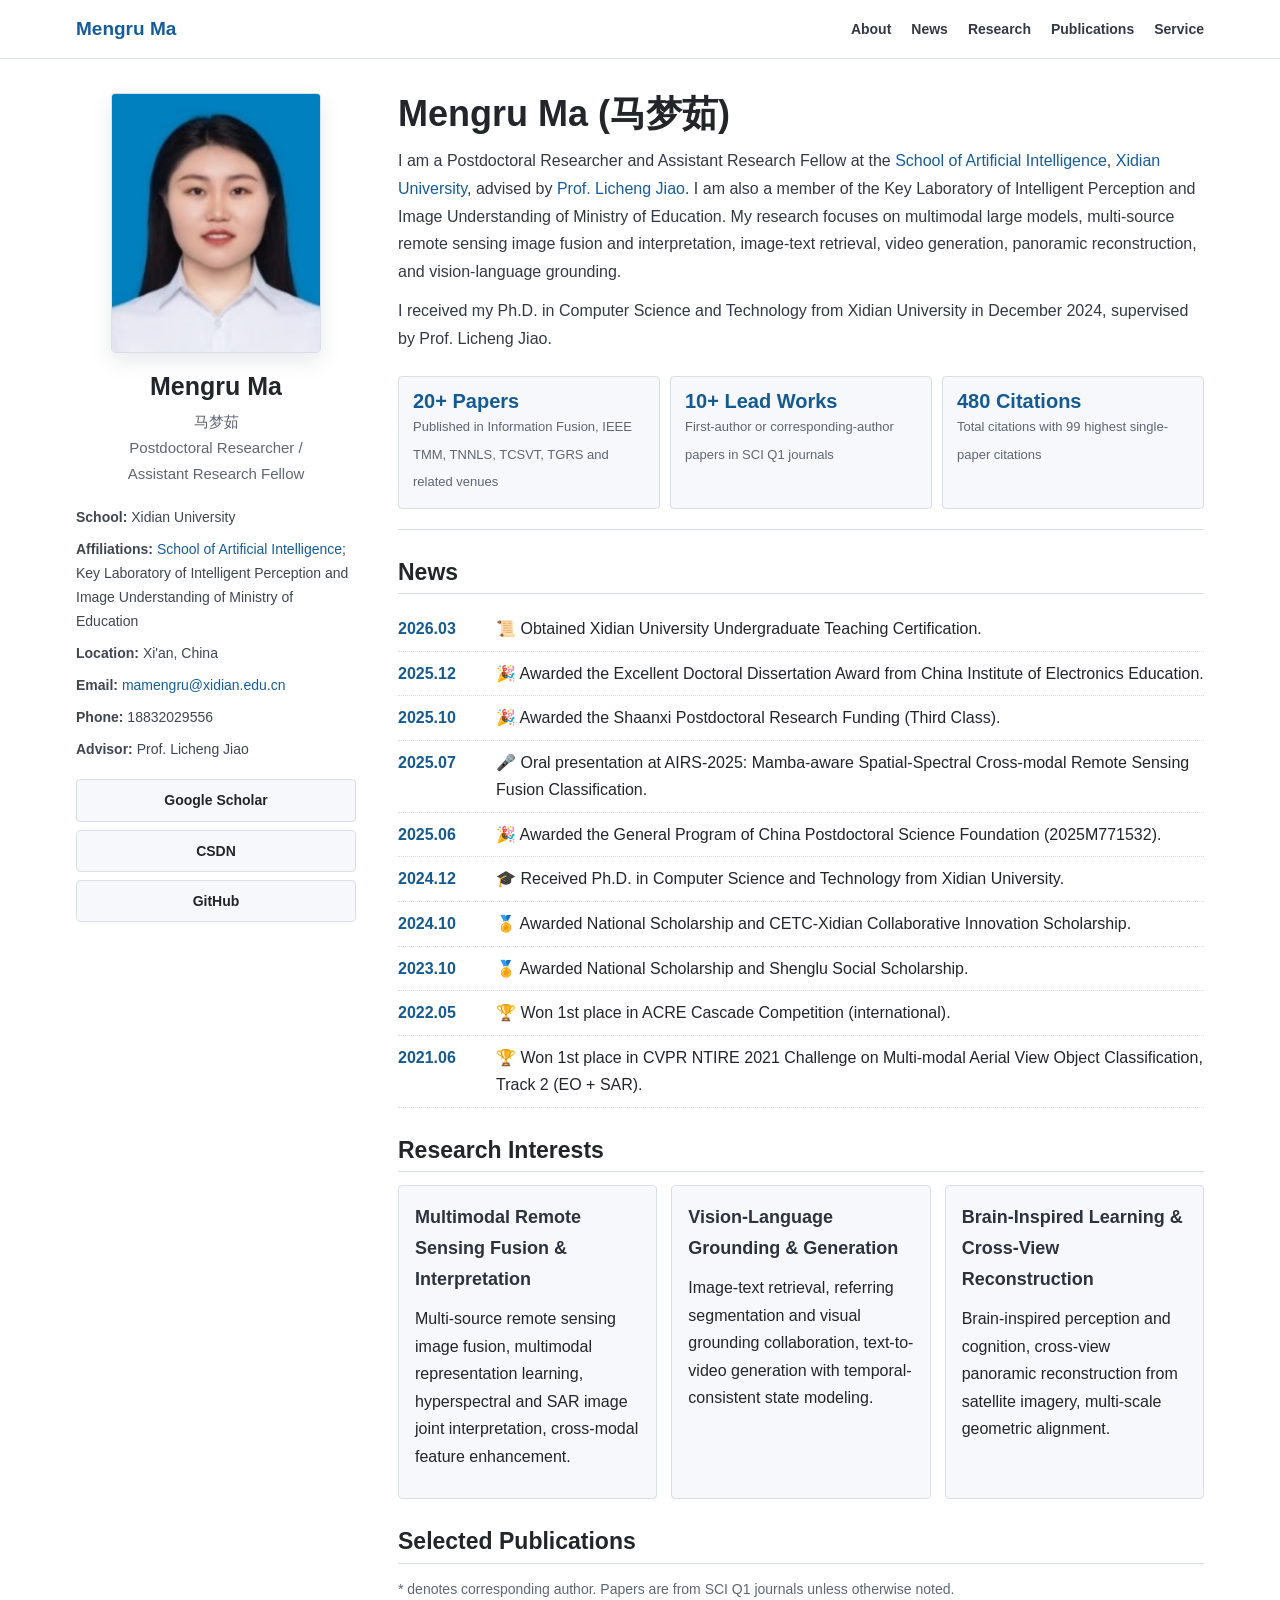
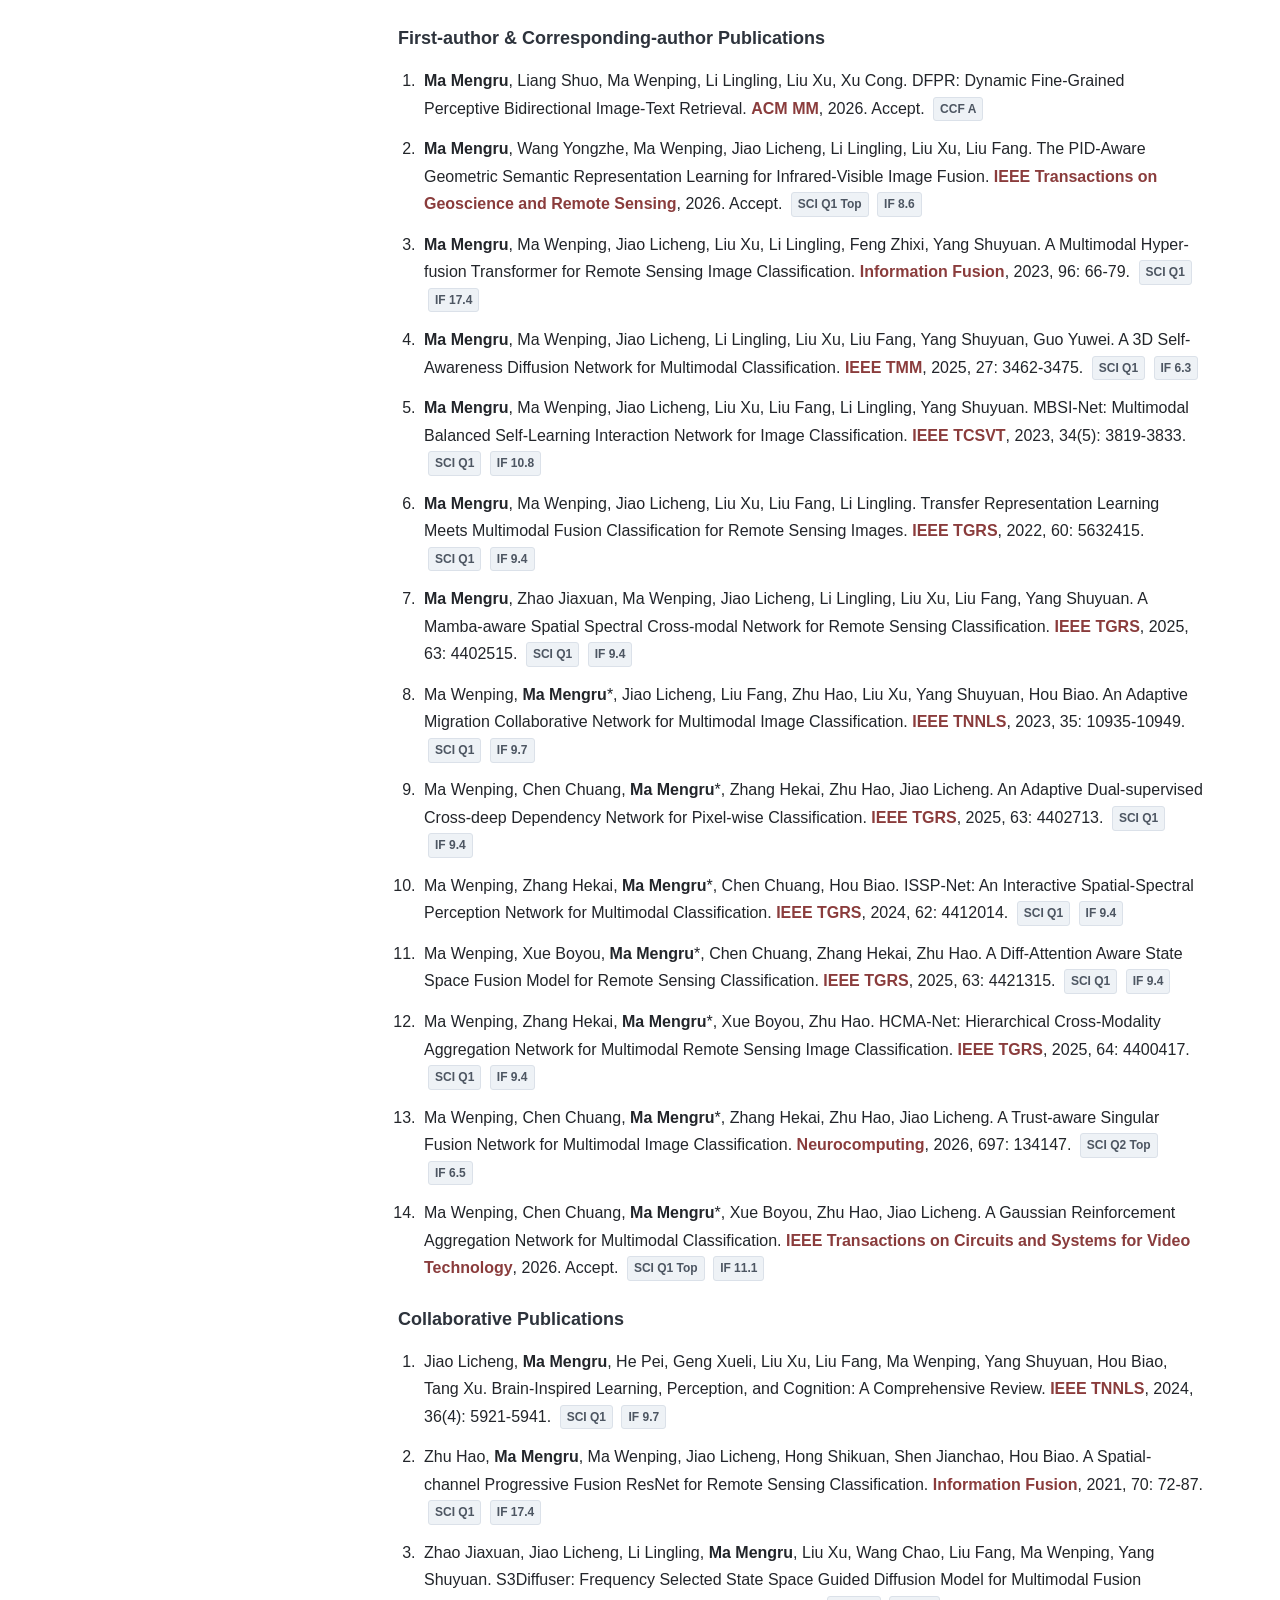
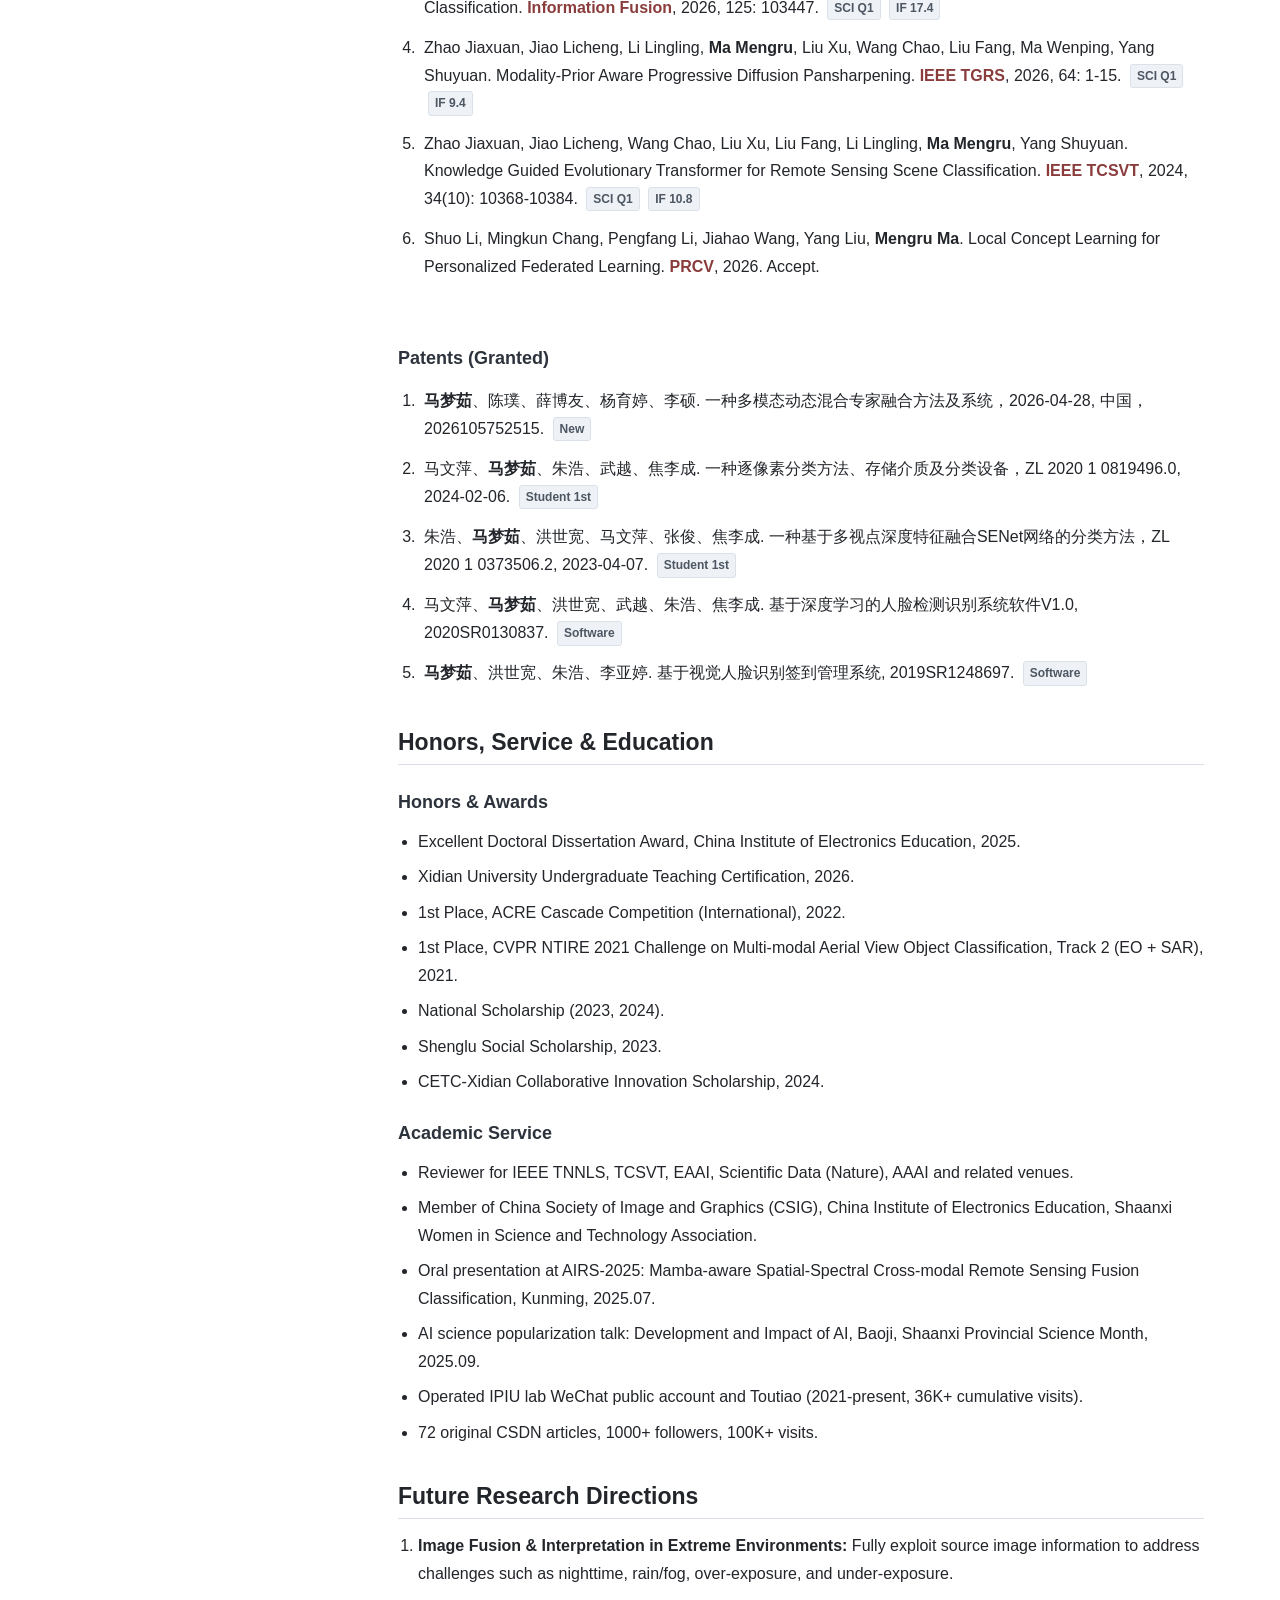
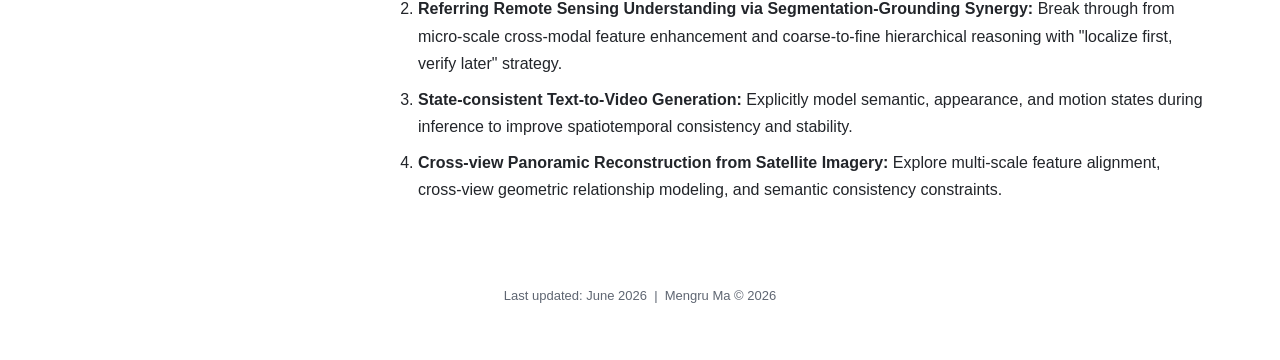
==== commit 654258a0: "Standardize publication labels to SCI" ====
--- a/docs/index.html
+++ b/docs/index.html
@@ -535,7 +535,7 @@
             </div>
             <div class="metric">
               <strong>10+ Lead Works</strong>
-              <span>First-author or corresponding-author papers in CAS Q1 journals</span>
+              <span>First-author or corresponding-author papers in SCI Q1 journals</span>
             </div>
             <div class="metric">
               <strong>480 Citations</strong>
@@ -583,51 +583,51 @@
         <!-- ── Selected Publications ── -->
         <section class="section" id="publications">
           <h2>Selected Publications</h2>
-          <p class="note">* denotes corresponding author. Papers are from CAS Q1 journals unless otherwise noted.</p>
+          <p class="note">* denotes corresponding author. Papers are from SCI Q1 journals unless otherwise noted.</p>
 
           <h3>First-author &amp; Corresponding-author Publications</h3>
           <ol class="publication-list">
             <li><strong>Ma Mengru</strong>, Liang Shuo, Ma Wenping, Li Lingling, Liu Xu, Xu Cong. DFPR: Dynamic Fine-Grained Perceptive Bidirectional Image-Text Retrieval. <span class="venue">ACM MM</span>, 2026. Accept. <span class="tag">CCF A</span></li>
 
-            <li><strong>Ma Mengru</strong>, Wang Yongzhe, Ma Wenping, Jiao Licheng, Li Lingling, Liu Xu, Liu Fang. The PID-Aware Geometric Semantic Representation Learning for Infrared-Visible Image Fusion. <span class="venue">IEEE Transactions on Geoscience and Remote Sensing</span>, 2026. Accept. <span class="tag">CAS Q1 Top</span> <span class="tag">IF 8.6</span></li>
-
-            <li><strong>Ma Mengru</strong>, Ma Wenping, Jiao Licheng, Liu Xu, Li Lingling, Feng Zhixi, Yang Shuyuan. A Multimodal Hyper-fusion Transformer for Remote Sensing Image Classification. <span class="venue">Information Fusion</span>, 2023, 96: 66-79. <span class="tag">JCR Q1</span> <span class="tag">IF 17.4</span></li>
-
-            <li><strong>Ma Mengru</strong>, Ma Wenping, Jiao Licheng, Li Lingling, Liu Xu, Liu Fang, Yang Shuyuan, Guo Yuwei. A 3D Self-Awareness Diffusion Network for Multimodal Classification. <span class="venue">IEEE TMM</span>, 2025, 27: 3462-3475. <span class="tag">JCR Q1</span> <span class="tag">IF 6.3</span></li>
-
-            <li><strong>Ma Mengru</strong>, Ma Wenping, Jiao Licheng, Liu Xu, Liu Fang, Li Lingling, Yang Shuyuan. MBSI-Net: Multimodal Balanced Self-Learning Interaction Network for Image Classification. <span class="venue">IEEE TCSVT</span>, 2023, 34(5): 3819-3833. <span class="tag">JCR Q1</span> <span class="tag">IF 10.8</span></li>
-
-            <li><strong>Ma Mengru</strong>, Ma Wenping, Jiao Licheng, Liu Xu, Liu Fang, Li Lingling. Transfer Representation Learning Meets Multimodal Fusion Classification for Remote Sensing Images. <span class="venue">IEEE TGRS</span>, 2022, 60: 5632415. <span class="tag">JCR Q1</span> <span class="tag">IF 9.4</span></li>
-
-            <li><strong>Ma Mengru</strong>, Zhao Jiaxuan, Ma Wenping, Jiao Licheng, Li Lingling, Liu Xu, Liu Fang, Yang Shuyuan. A Mamba-aware Spatial Spectral Cross-modal Network for Remote Sensing Classification. <span class="venue">IEEE TGRS</span>, 2025, 63: 4402515. <span class="tag">JCR Q1</span> <span class="tag">IF 9.4</span></li>
-
-            <li>Ma Wenping, <strong>Ma Mengru</strong>*, Jiao Licheng, Liu Fang, Zhu Hao, Liu Xu, Yang Shuyuan, Hou Biao. An Adaptive Migration Collaborative Network for Multimodal Image Classification. <span class="venue">IEEE TNNLS</span>, 2023, 35: 10935-10949. <span class="tag">JCR Q1</span> <span class="tag">IF 9.7</span></li>
-
-            <li>Ma Wenping, Chen Chuang, <strong>Ma Mengru</strong>*, Zhang Hekai, Zhu Hao, Jiao Licheng. An Adaptive Dual-supervised Cross-deep Dependency Network for Pixel-wise Classification. <span class="venue">IEEE TGRS</span>, 2025, 63: 4402713. <span class="tag">JCR Q1</span> <span class="tag">IF 9.4</span></li>
-
-            <li>Ma Wenping, Zhang Hekai, <strong>Ma Mengru</strong>*, Chen Chuang, Hou Biao. ISSP-Net: An Interactive Spatial-Spectral Perception Network for Multimodal Classification. <span class="venue">IEEE TGRS</span>, 2024, 62: 4412014. <span class="tag">JCR Q1</span> <span class="tag">IF 9.4</span></li>
-
-            <li>Ma Wenping, Xue Boyou, <strong>Ma Mengru</strong>*, Chen Chuang, Zhang Hekai, Zhu Hao. A Diff-Attention Aware State Space Fusion Model for Remote Sensing Classification. <span class="venue">IEEE TGRS</span>, 2025, 63: 4421315. <span class="tag">JCR Q1</span> <span class="tag">IF 9.4</span></li>
-
-            <li>Ma Wenping, Zhang Hekai, <strong>Ma Mengru</strong>*, Xue Boyou, Zhu Hao. HCMA-Net: Hierarchical Cross-Modality Aggregation Network for Multimodal Remote Sensing Image Classification. <span class="venue">IEEE TGRS</span>, 2025, 64: 4400417. <span class="tag">JCR Q1</span> <span class="tag">IF 9.4</span></li>
-
-            <li>Ma Wenping, Chen Chuang, <strong>Ma Mengru</strong>*, Zhang Hekai, Zhu Hao, Jiao Licheng. A Trust-aware Singular Fusion Network for Multimodal Image Classification. <span class="venue">Neurocomputing</span>, 2026, 697: 134147. <span class="tag">JCR Q2 Top</span> <span class="tag">IF 6.5</span></li>
-
-            <li>Ma Wenping, Chen Chuang, <strong>Ma Mengru</strong>*, Xue Boyou, Zhu Hao, Jiao Licheng. A Gaussian Reinforcement Aggregation Network for Multimodal Classification. <span class="venue">IEEE Transactions on Circuits and Systems for Video Technology</span>, 2026. Accept. <span class="tag">CAS Q1 Top</span> <span class="tag">IF 11.1</span></li>
+            <li><strong>Ma Mengru</strong>, Wang Yongzhe, Ma Wenping, Jiao Licheng, Li Lingling, Liu Xu, Liu Fang. The PID-Aware Geometric Semantic Representation Learning for Infrared-Visible Image Fusion. <span class="venue">IEEE Transactions on Geoscience and Remote Sensing</span>, 2026. Accept. <span class="tag">SCI Q1 Top</span> <span class="tag">IF 8.6</span></li>
+
+            <li><strong>Ma Mengru</strong>, Ma Wenping, Jiao Licheng, Liu Xu, Li Lingling, Feng Zhixi, Yang Shuyuan. A Multimodal Hyper-fusion Transformer for Remote Sensing Image Classification. <span class="venue">Information Fusion</span>, 2023, 96: 66-79. <span class="tag">SCI Q1</span> <span class="tag">IF 17.4</span></li>
+
+            <li><strong>Ma Mengru</strong>, Ma Wenping, Jiao Licheng, Li Lingling, Liu Xu, Liu Fang, Yang Shuyuan, Guo Yuwei. A 3D Self-Awareness Diffusion Network for Multimodal Classification. <span class="venue">IEEE TMM</span>, 2025, 27: 3462-3475. <span class="tag">SCI Q1</span> <span class="tag">IF 6.3</span></li>
+
+            <li><strong>Ma Mengru</strong>, Ma Wenping, Jiao Licheng, Liu Xu, Liu Fang, Li Lingling, Yang Shuyuan. MBSI-Net: Multimodal Balanced Self-Learning Interaction Network for Image Classification. <span class="venue">IEEE TCSVT</span>, 2023, 34(5): 3819-3833. <span class="tag">SCI Q1</span> <span class="tag">IF 10.8</span></li>
+
+            <li><strong>Ma Mengru</strong>, Ma Wenping, Jiao Licheng, Liu Xu, Liu Fang, Li Lingling. Transfer Representation Learning Meets Multimodal Fusion Classification for Remote Sensing Images. <span class="venue">IEEE TGRS</span>, 2022, 60: 5632415. <span class="tag">SCI Q1</span> <span class="tag">IF 9.4</span></li>
+
+            <li><strong>Ma Mengru</strong>, Zhao Jiaxuan, Ma Wenping, Jiao Licheng, Li Lingling, Liu Xu, Liu Fang, Yang Shuyuan. A Mamba-aware Spatial Spectral Cross-modal Network for Remote Sensing Classification. <span class="venue">IEEE TGRS</span>, 2025, 63: 4402515. <span class="tag">SCI Q1</span> <span class="tag">IF 9.4</span></li>
+
+            <li>Ma Wenping, <strong>Ma Mengru</strong>*, Jiao Licheng, Liu Fang, Zhu Hao, Liu Xu, Yang Shuyuan, Hou Biao. An Adaptive Migration Collaborative Network for Multimodal Image Classification. <span class="venue">IEEE TNNLS</span>, 2023, 35: 10935-10949. <span class="tag">SCI Q1</span> <span class="tag">IF 9.7</span></li>
+
+            <li>Ma Wenping, Chen Chuang, <strong>Ma Mengru</strong>*, Zhang Hekai, Zhu Hao, Jiao Licheng. An Adaptive Dual-supervised Cross-deep Dependency Network for Pixel-wise Classification. <span class="venue">IEEE TGRS</span>, 2025, 63: 4402713. <span class="tag">SCI Q1</span> <span class="tag">IF 9.4</span></li>
+
+            <li>Ma Wenping, Zhang Hekai, <strong>Ma Mengru</strong>*, Chen Chuang, Hou Biao. ISSP-Net: An Interactive Spatial-Spectral Perception Network for Multimodal Classification. <span class="venue">IEEE TGRS</span>, 2024, 62: 4412014. <span class="tag">SCI Q1</span> <span class="tag">IF 9.4</span></li>
+
+            <li>Ma Wenping, Xue Boyou, <strong>Ma Mengru</strong>*, Chen Chuang, Zhang Hekai, Zhu Hao. A Diff-Attention Aware State Space Fusion Model for Remote Sensing Classification. <span class="venue">IEEE TGRS</span>, 2025, 63: 4421315. <span class="tag">SCI Q1</span> <span class="tag">IF 9.4</span></li>
+
+            <li>Ma Wenping, Zhang Hekai, <strong>Ma Mengru</strong>*, Xue Boyou, Zhu Hao. HCMA-Net: Hierarchical Cross-Modality Aggregation Network for Multimodal Remote Sensing Image Classification. <span class="venue">IEEE TGRS</span>, 2025, 64: 4400417. <span class="tag">SCI Q1</span> <span class="tag">IF 9.4</span></li>
+
+            <li>Ma Wenping, Chen Chuang, <strong>Ma Mengru</strong>*, Zhang Hekai, Zhu Hao, Jiao Licheng. A Trust-aware Singular Fusion Network for Multimodal Image Classification. <span class="venue">Neurocomputing</span>, 2026, 697: 134147. <span class="tag">SCI Q2 Top</span> <span class="tag">IF 6.5</span></li>
+
+            <li>Ma Wenping, Chen Chuang, <strong>Ma Mengru</strong>*, Xue Boyou, Zhu Hao, Jiao Licheng. A Gaussian Reinforcement Aggregation Network for Multimodal Classification. <span class="venue">IEEE Transactions on Circuits and Systems for Video Technology</span>, 2026. Accept. <span class="tag">SCI Q1 Top</span> <span class="tag">IF 11.1</span></li>
             <!-- pages-refresh: 2026-07-09-tcsvt -->
           </ol>
 
           <h3>Collaborative Publications</h3>
           <ol class="publication-list">
-            <li>Jiao Licheng, <strong>Ma Mengru</strong>, He Pei, Geng Xueli, Liu Xu, Liu Fang, Ma Wenping, Yang Shuyuan, Hou Biao, Tang Xu. Brain-Inspired Learning, Perception, and Cognition: A Comprehensive Review. <span class="venue">IEEE TNNLS</span>, 2024, 36(4): 5921-5941. <span class="tag">JCR Q1</span> <span class="tag">IF 9.7</span></li>
-
-            <li>Zhu Hao, <strong>Ma Mengru</strong>, Ma Wenping, Jiao Licheng, Hong Shikuan, Shen Jianchao, Hou Biao. A Spatial-channel Progressive Fusion ResNet for Remote Sensing Classification. <span class="venue">Information Fusion</span>, 2021, 70: 72-87. <span class="tag">JCR Q1</span> <span class="tag">IF 17.4</span></li>
-
-            <li>Zhao Jiaxuan, Jiao Licheng, Li Lingling, <strong>Ma Mengru</strong>, Liu Xu, Wang Chao, Liu Fang, Ma Wenping, Yang Shuyuan. S3Diffuser: Frequency Selected State Space Guided Diffusion Model for Multimodal Fusion Classification. <span class="venue">Information Fusion</span>, 2026, 125: 103447. <span class="tag">JCR Q1</span> <span class="tag">IF 17.4</span></li>
-
-            <li>Zhao Jiaxuan, Jiao Licheng, Li Lingling, <strong>Ma Mengru</strong>, Liu Xu, Wang Chao, Liu Fang, Ma Wenping, Yang Shuyuan. Modality-Prior Aware Progressive Diffusion Pansharpening. <span class="venue">IEEE TGRS</span>, 2026, 64: 1-15. <span class="tag">JCR Q1</span> <span class="tag">IF 9.4</span></li>
-
-            <li>Zhao Jiaxuan, Jiao Licheng, Wang Chao, Liu Xu, Liu Fang, Li Lingling, <strong>Ma Mengru</strong>, Yang Shuyuan. Knowledge Guided Evolutionary Transformer for Remote Sensing Scene Classification. <span class="venue">IEEE TCSVT</span>, 2024, 34(10): 10368-10384. <span class="tag">JCR Q1</span> <span class="tag">IF 10.8</span></li>
+            <li>Jiao Licheng, <strong>Ma Mengru</strong>, He Pei, Geng Xueli, Liu Xu, Liu Fang, Ma Wenping, Yang Shuyuan, Hou Biao, Tang Xu. Brain-Inspired Learning, Perception, and Cognition: A Comprehensive Review. <span class="venue">IEEE TNNLS</span>, 2024, 36(4): 5921-5941. <span class="tag">SCI Q1</span> <span class="tag">IF 9.7</span></li>
+
+            <li>Zhu Hao, <strong>Ma Mengru</strong>, Ma Wenping, Jiao Licheng, Hong Shikuan, Shen Jianchao, Hou Biao. A Spatial-channel Progressive Fusion ResNet for Remote Sensing Classification. <span class="venue">Information Fusion</span>, 2021, 70: 72-87. <span class="tag">SCI Q1</span> <span class="tag">IF 17.4</span></li>
+
+            <li>Zhao Jiaxuan, Jiao Licheng, Li Lingling, <strong>Ma Mengru</strong>, Liu Xu, Wang Chao, Liu Fang, Ma Wenping, Yang Shuyuan. S3Diffuser: Frequency Selected State Space Guided Diffusion Model for Multimodal Fusion Classification. <span class="venue">Information Fusion</span>, 2026, 125: 103447. <span class="tag">SCI Q1</span> <span class="tag">IF 17.4</span></li>
+
+            <li>Zhao Jiaxuan, Jiao Licheng, Li Lingling, <strong>Ma Mengru</strong>, Liu Xu, Wang Chao, Liu Fang, Ma Wenping, Yang Shuyuan. Modality-Prior Aware Progressive Diffusion Pansharpening. <span class="venue">IEEE TGRS</span>, 2026, 64: 1-15. <span class="tag">SCI Q1</span> <span class="tag">IF 9.4</span></li>
+
+            <li>Zhao Jiaxuan, Jiao Licheng, Wang Chao, Liu Xu, Liu Fang, Li Lingling, <strong>Ma Mengru</strong>, Yang Shuyuan. Knowledge Guided Evolutionary Transformer for Remote Sensing Scene Classification. <span class="venue">IEEE TCSVT</span>, 2024, 34(10): 10368-10384. <span class="tag">SCI Q1</span> <span class="tag">IF 10.8</span></li>
 
             <li>Shuo Li, Mingkun Chang, Pengfang Li, Jiahao Wang, Yang Liu, <strong>Mengru Ma</strong>. Local Concept Learning for Personalized Federated Learning. <span class="venue">PRCV</span>, 2026. Accept.</li>
           </ol>
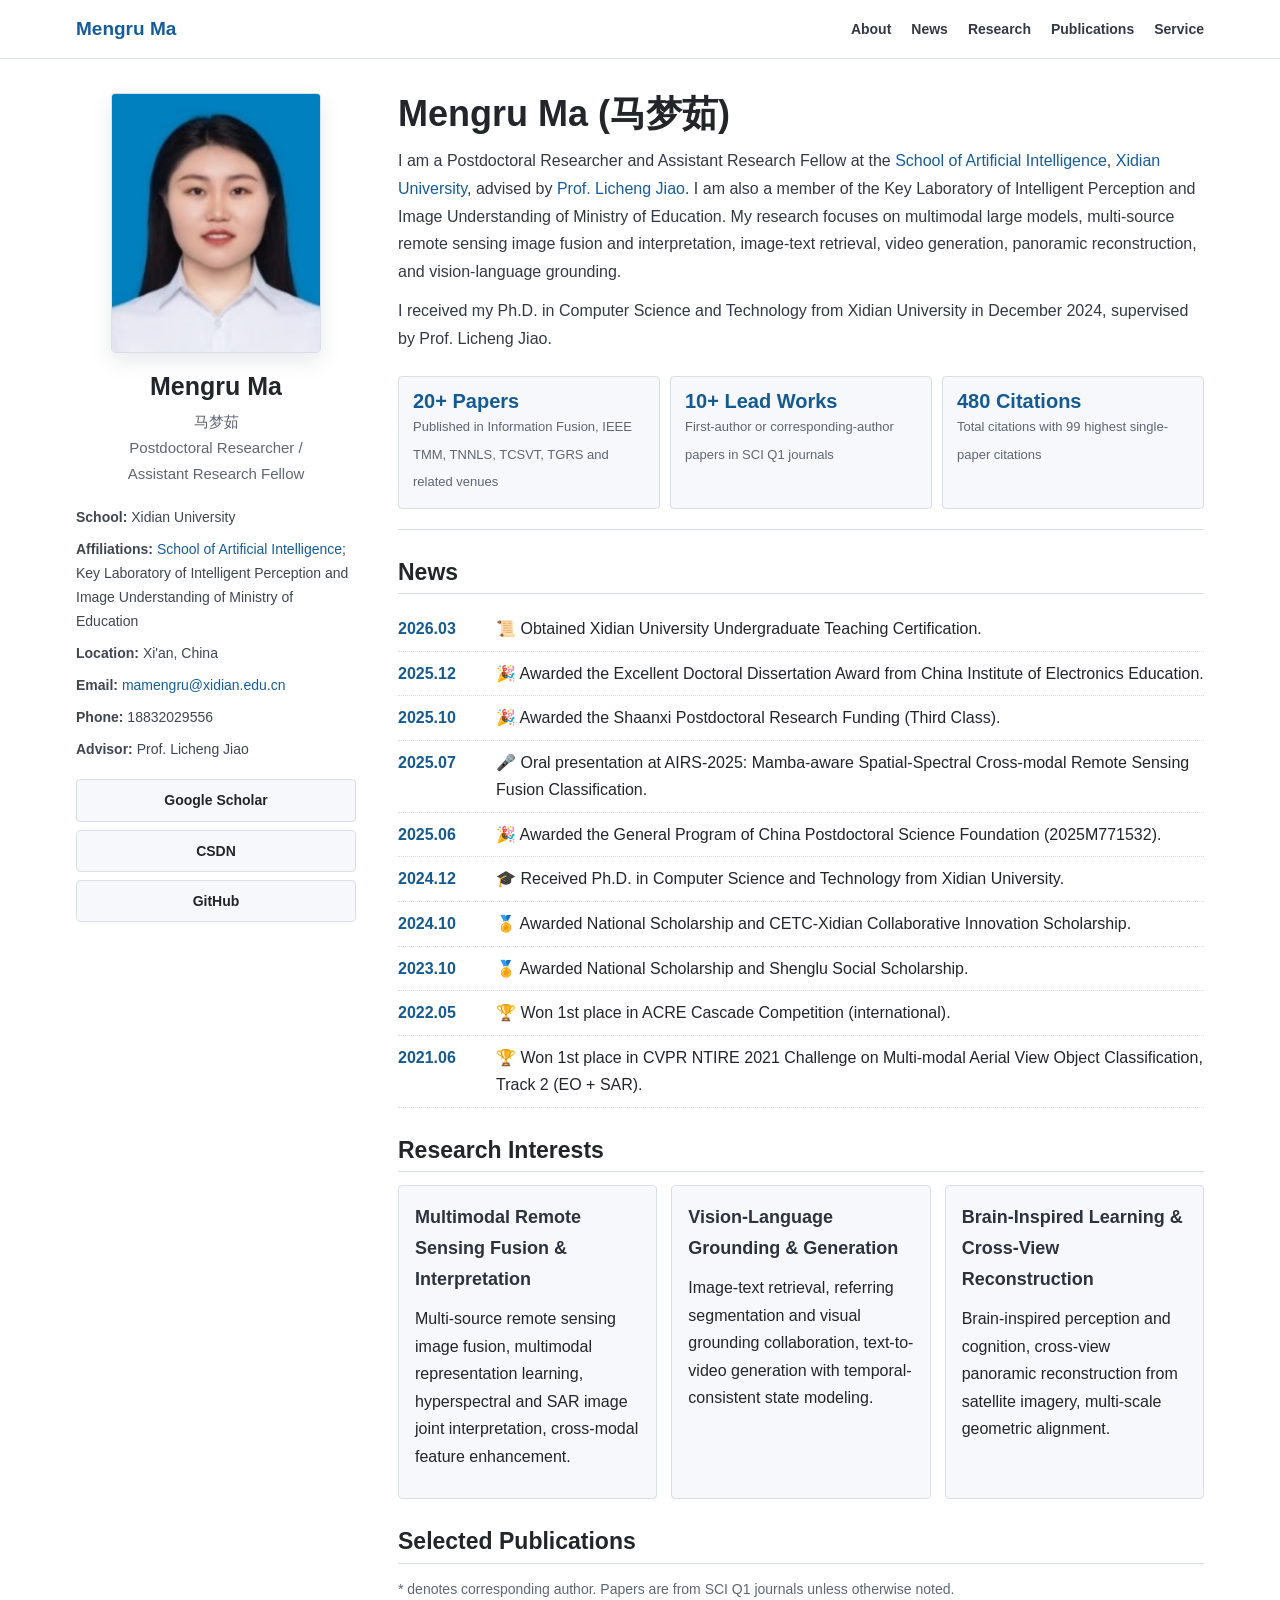
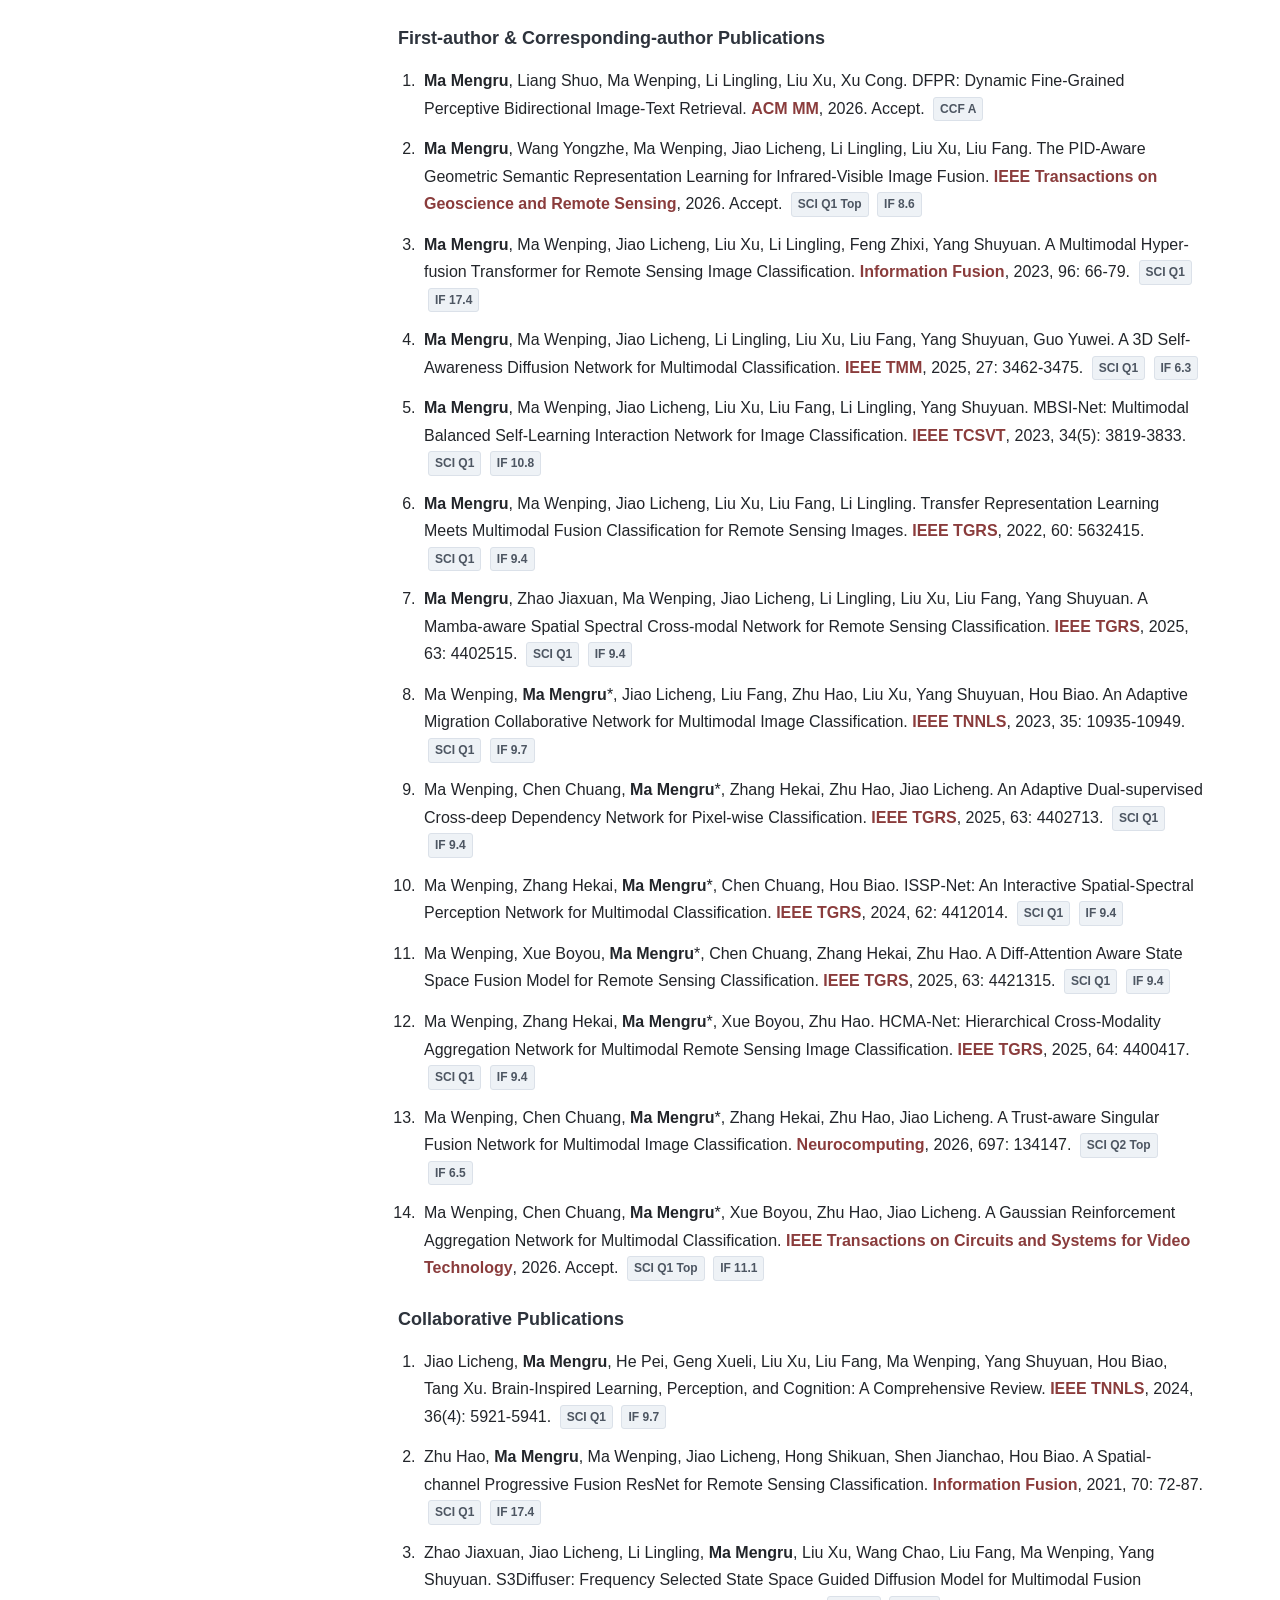
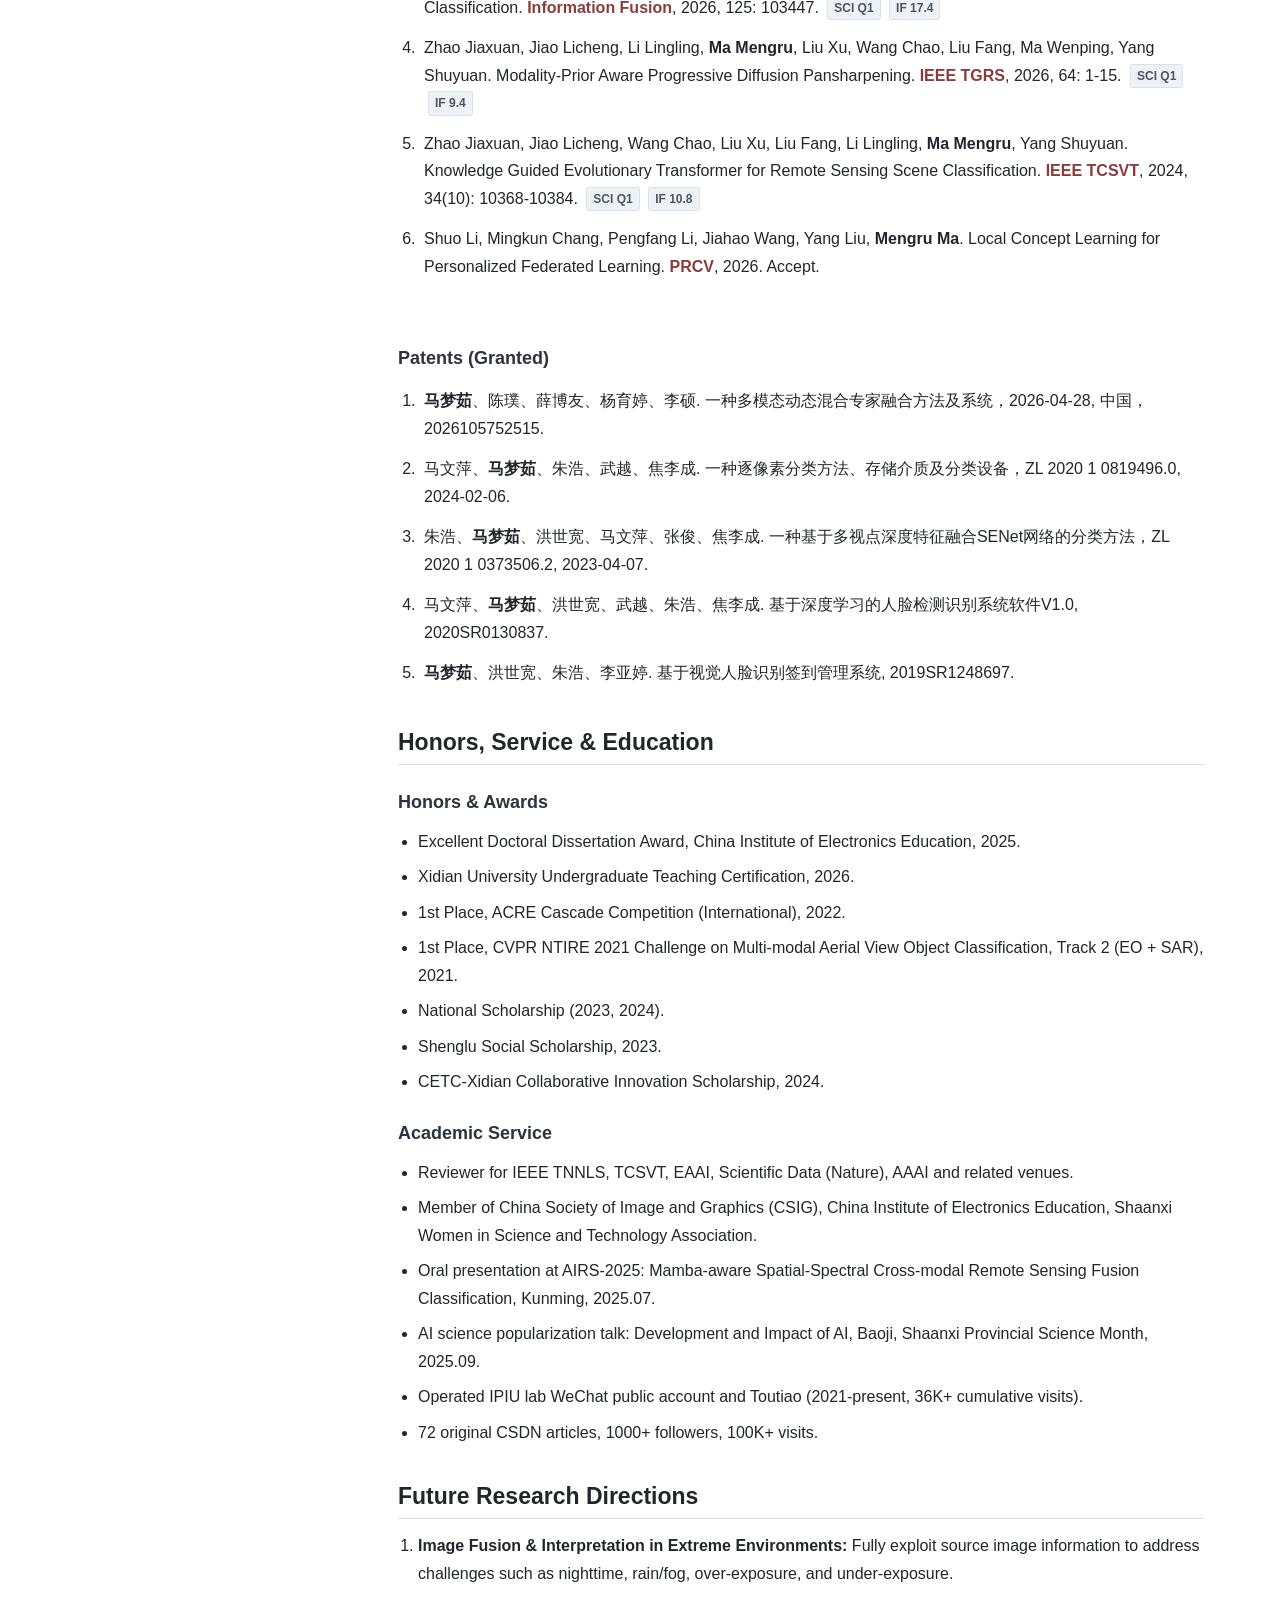
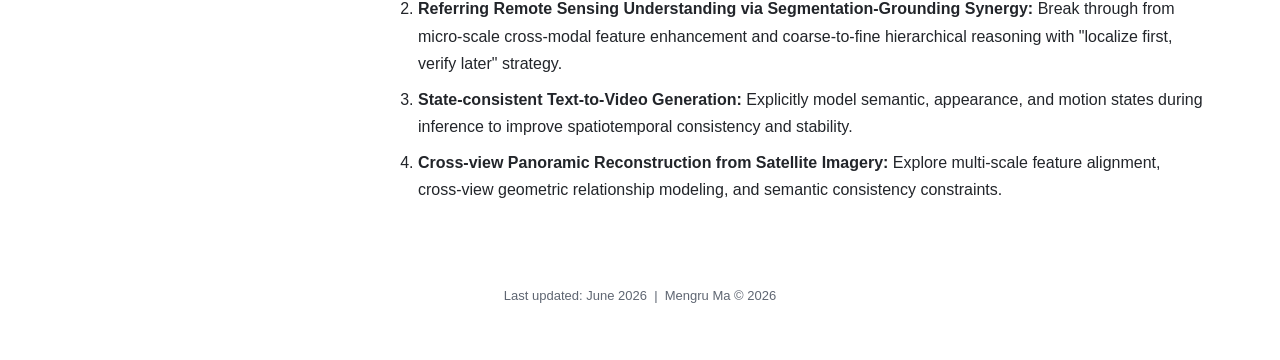
==== commit 6ae1f768: "Remove patent status tags" ====
--- a/docs/index.html
+++ b/docs/index.html
@@ -637,11 +637,11 @@
         <section class="section" id="projects">
           <h3>Patents (Granted)</h3>
           <ol class="publication-list">
-            <li><strong>马梦茹</strong>、陈璞、薛博友、杨育婷、李硕. 一种多模态动态混合专家融合方法及系统，2026-04-28, 中国，2026105752515. <span class="tag">New</span></li>
-            <li>马文萍、<strong>马梦茹</strong>、朱浩、武越、焦李成. 一种逐像素分类方法、存储介质及分类设备，ZL 2020 1 0819496.0, 2024-02-06. <span class="tag">Student 1st</span></li>
-            <li>朱浩、<strong>马梦茹</strong>、洪世宽、马文萍、张俊、焦李成. 一种基于多视点深度特征融合SENet网络的分类方法，ZL 2020 1 0373506.2, 2023-04-07. <span class="tag">Student 1st</span></li>
-            <li>马文萍、<strong>马梦茹</strong>、洪世宽、武越、朱浩、焦李成. 基于深度学习的人脸检测识别系统软件V1.0, 2020SR0130837. <span class="tag">Software</span></li>
-            <li><strong>马梦茹</strong>、洪世宽、朱浩、李亚婷. 基于视觉人脸识别签到管理系统, 2019SR1248697. <span class="tag">Software</span></li>
+            <li><strong>马梦茹</strong>、陈璞、薛博友、杨育婷、李硕. 一种多模态动态混合专家融合方法及系统，2026-04-28, 中国，2026105752515.</li>
+            <li>马文萍、<strong>马梦茹</strong>、朱浩、武越、焦李成. 一种逐像素分类方法、存储介质及分类设备，ZL 2020 1 0819496.0, 2024-02-06.</li>
+            <li>朱浩、<strong>马梦茹</strong>、洪世宽、马文萍、张俊、焦李成. 一种基于多视点深度特征融合SENet网络的分类方法，ZL 2020 1 0373506.2, 2023-04-07.</li>
+            <li>马文萍、<strong>马梦茹</strong>、洪世宽、武越、朱浩、焦李成. 基于深度学习的人脸检测识别系统软件V1.0, 2020SR0130837.</li>
+            <li><strong>马梦茹</strong>、洪世宽、朱浩、李亚婷. 基于视觉人脸识别签到管理系统, 2019SR1248697.</li>
           </ol>
         </section>
 
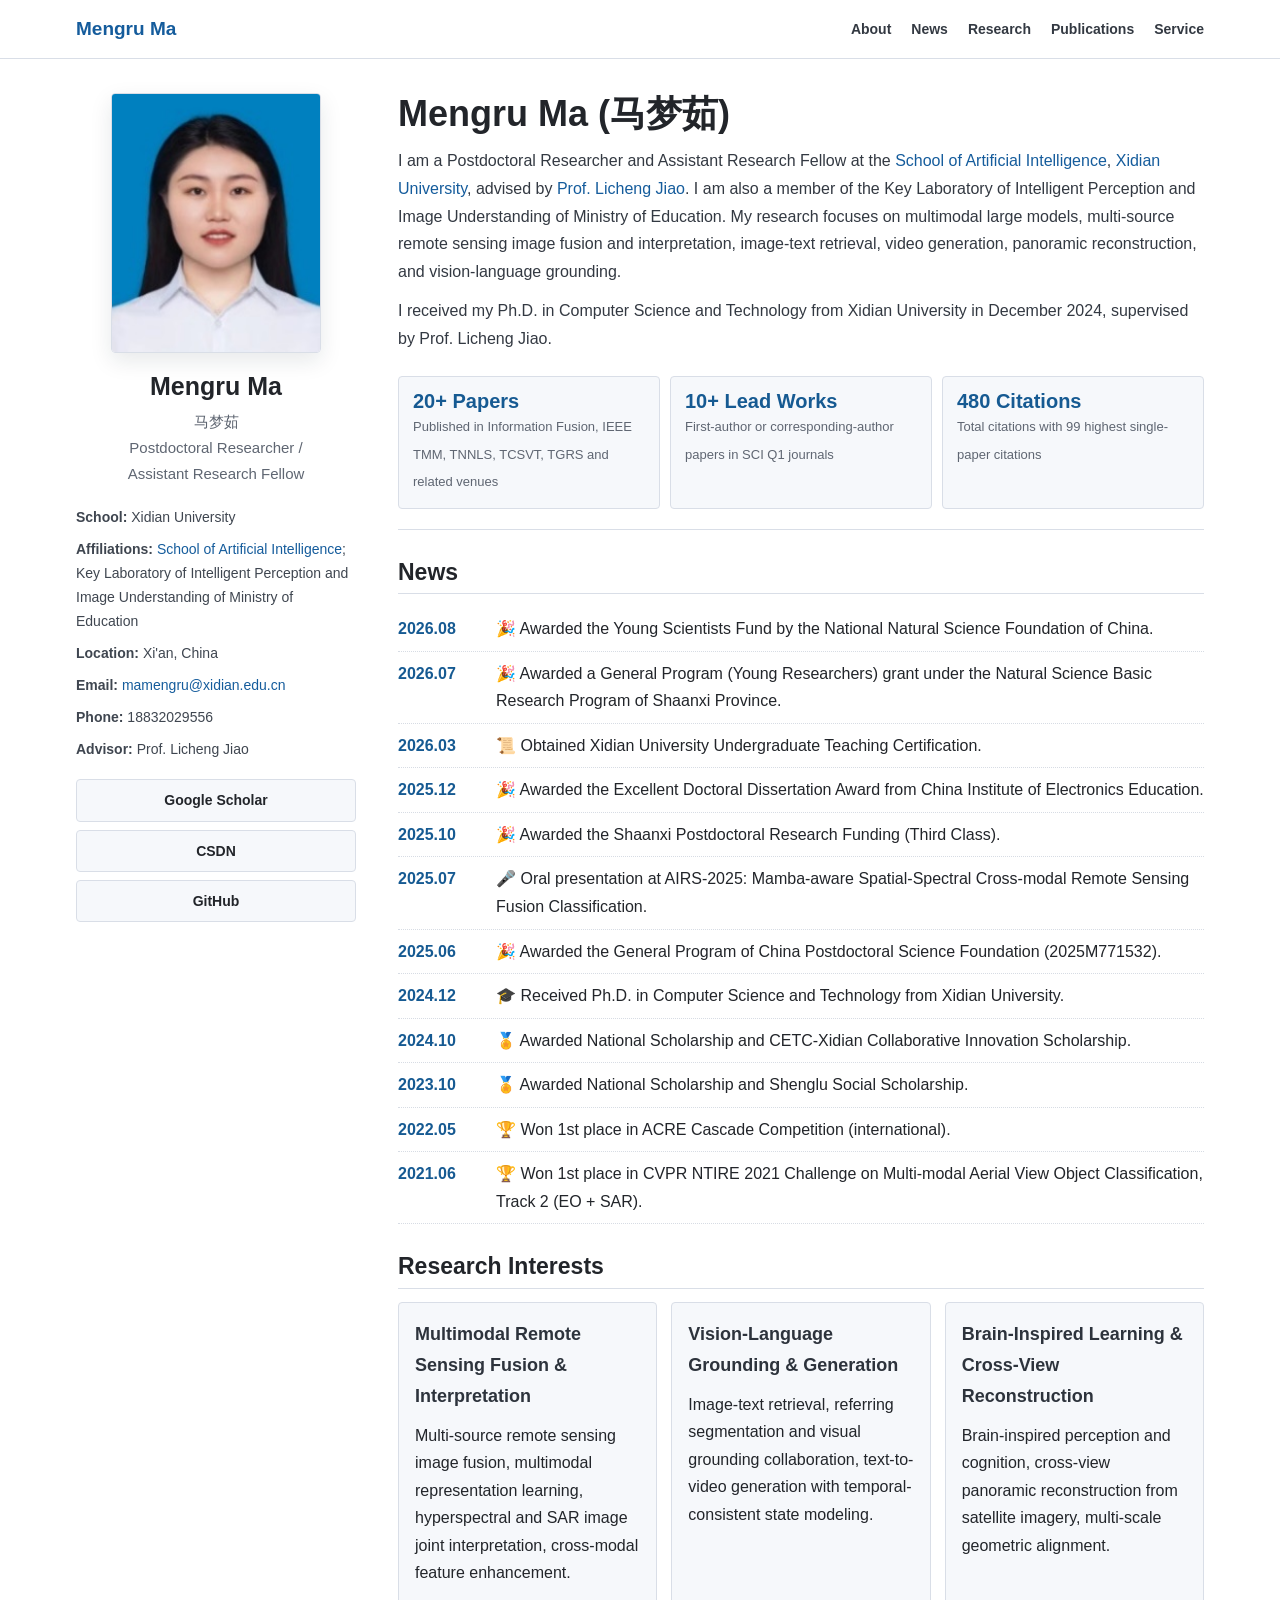
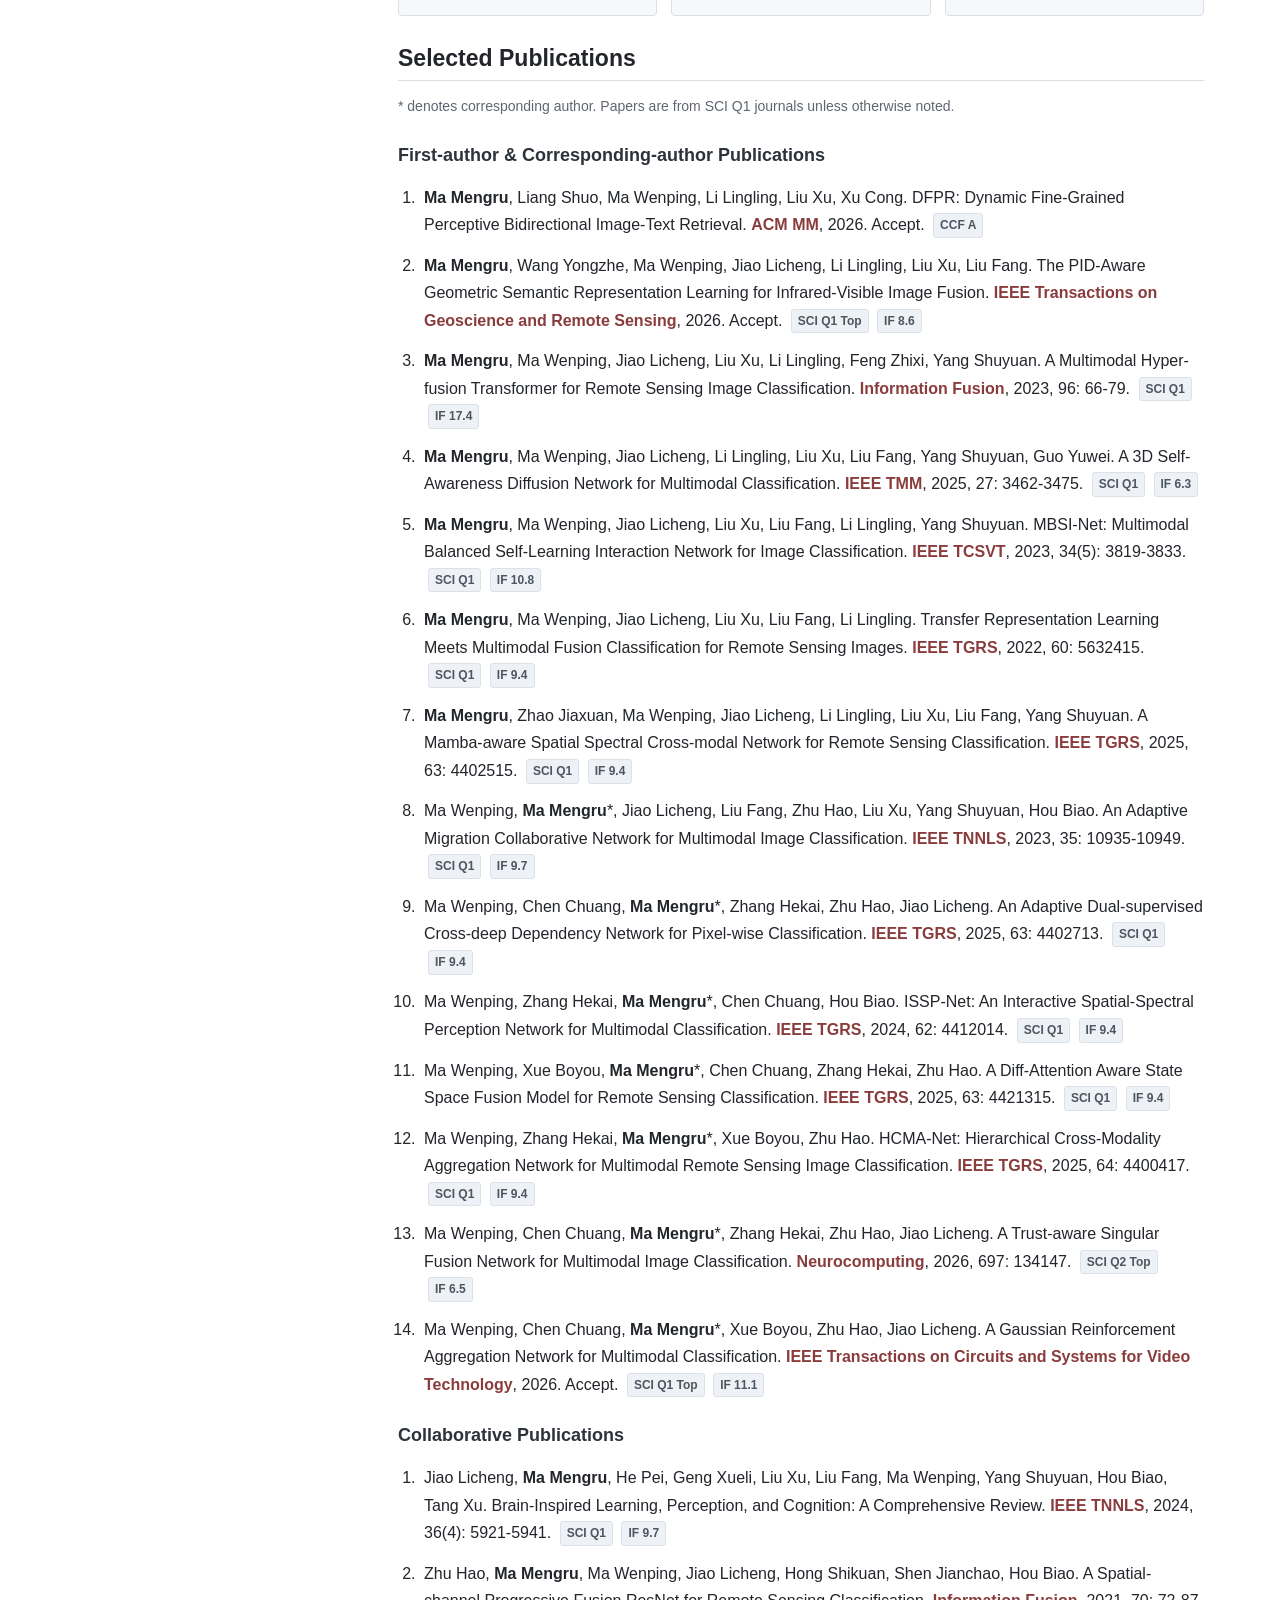
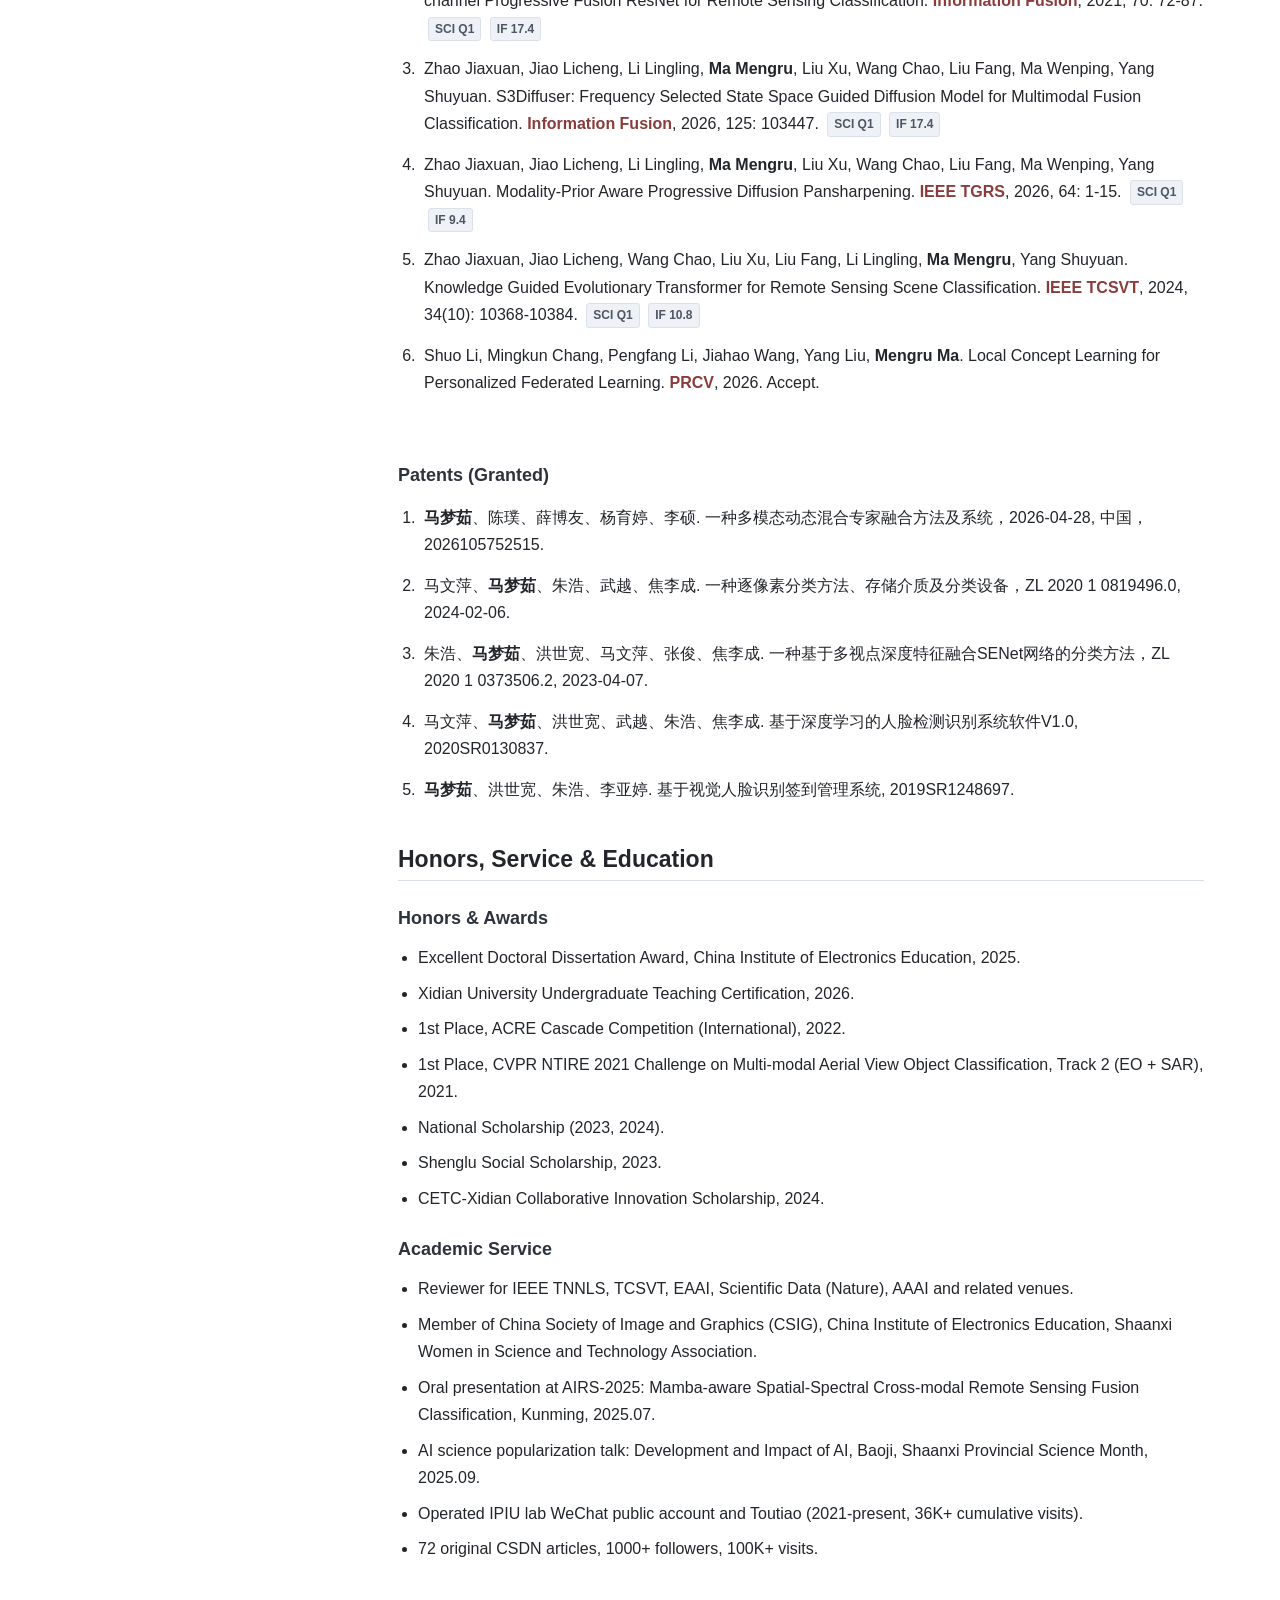
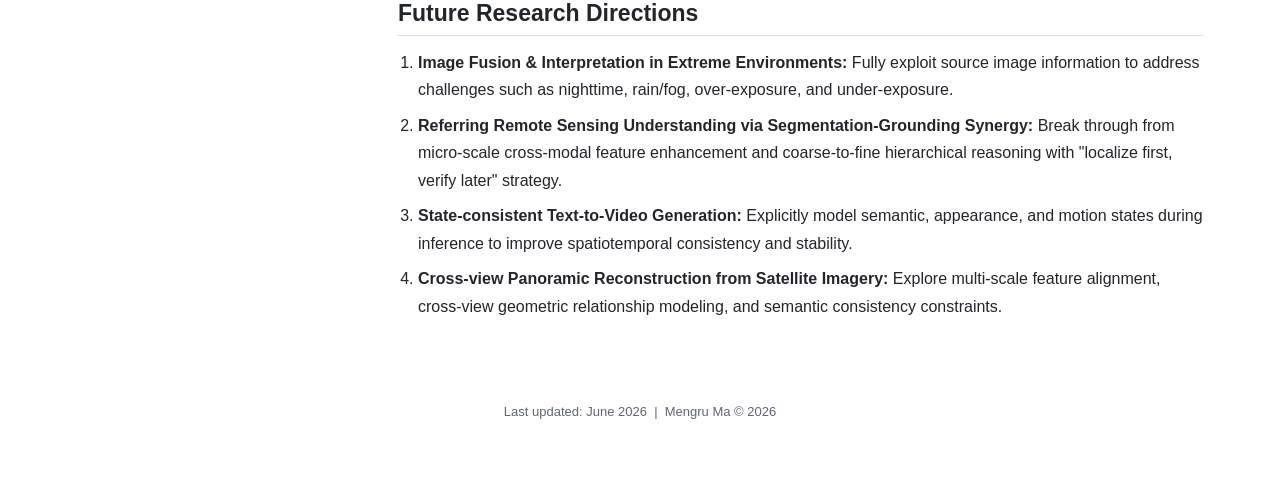
==== commit 2db5d21f: "Add 2026 research funding news" ====
--- a/docs/index.html
+++ b/docs/index.html
@@ -548,6 +548,8 @@
         <section class="section" id="news">
           <h2>News</h2>
           <ul class="news-list">
+            <li><span class="news-date">2026.08</span><span>🎉 Awarded the Young Scientists Fund by the National Natural Science Foundation of China.</span></li>
+            <li><span class="news-date">2026.07</span><span>🎉 Awarded a General Program (Young Researchers) grant under the Natural Science Basic Research Program of Shaanxi Province.</span></li>
             <li><span class="news-date">2026.03</span><span>📜 Obtained Xidian University Undergraduate Teaching Certification.</span></li>
             <li><span class="news-date">2025.12</span><span>🎉 Awarded the Excellent Doctoral Dissertation Award from China Institute of Electronics Education.</span></li>
             <li><span class="news-date">2025.10</span><span>🎉 Awarded the Shaanxi Postdoctoral Research Funding (Third Class).</span></li>
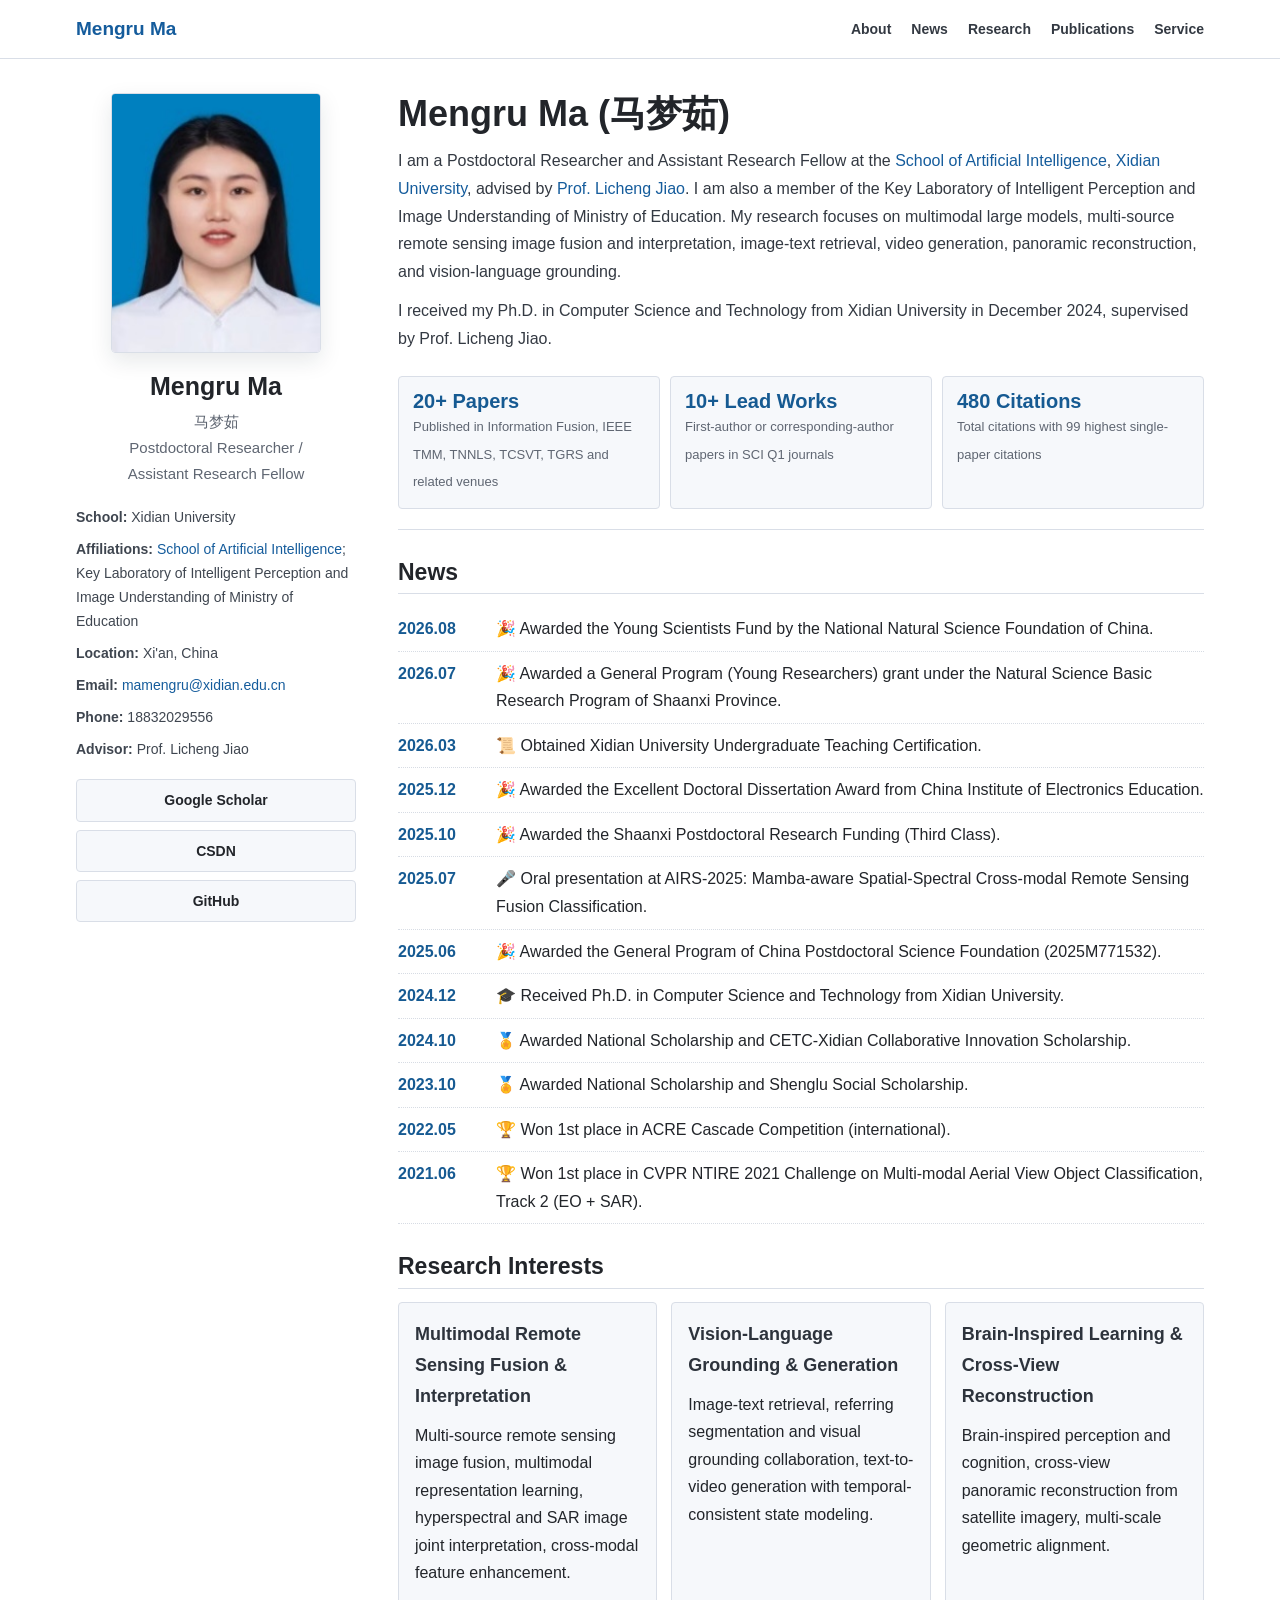
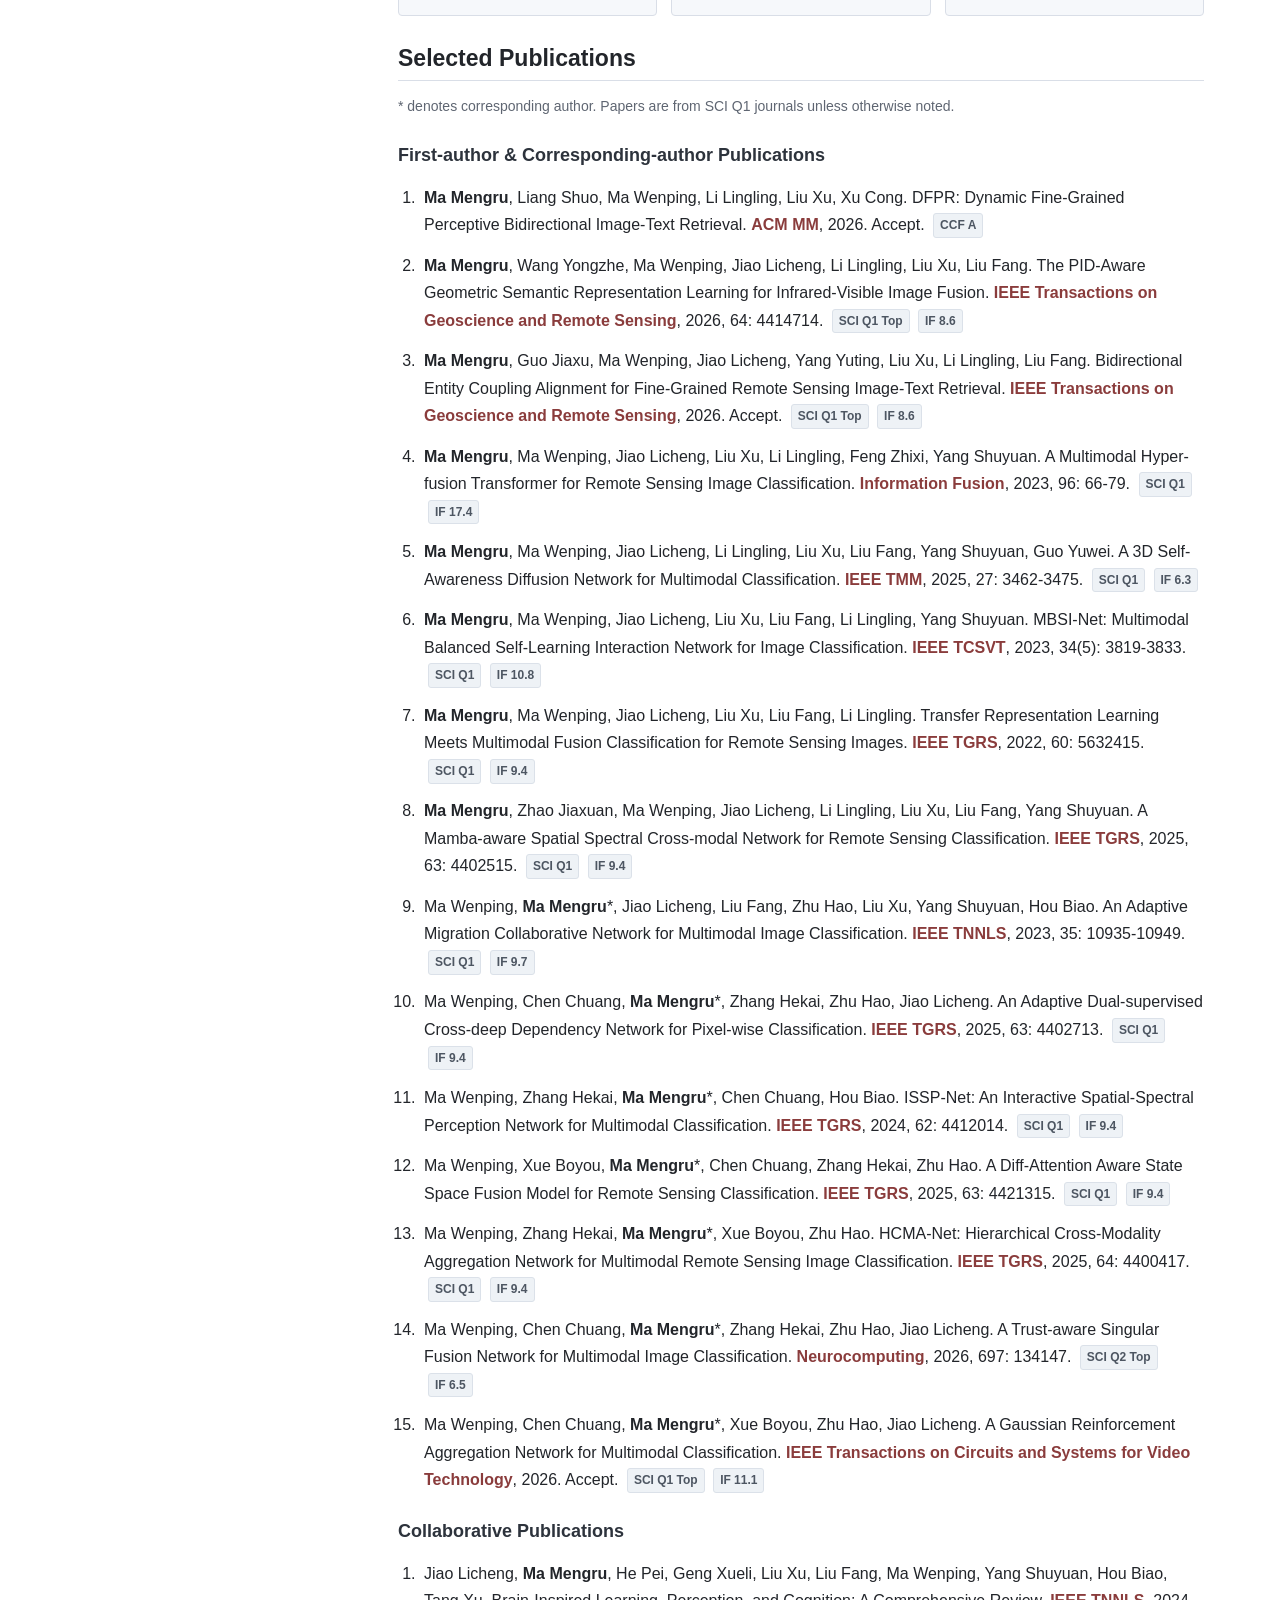
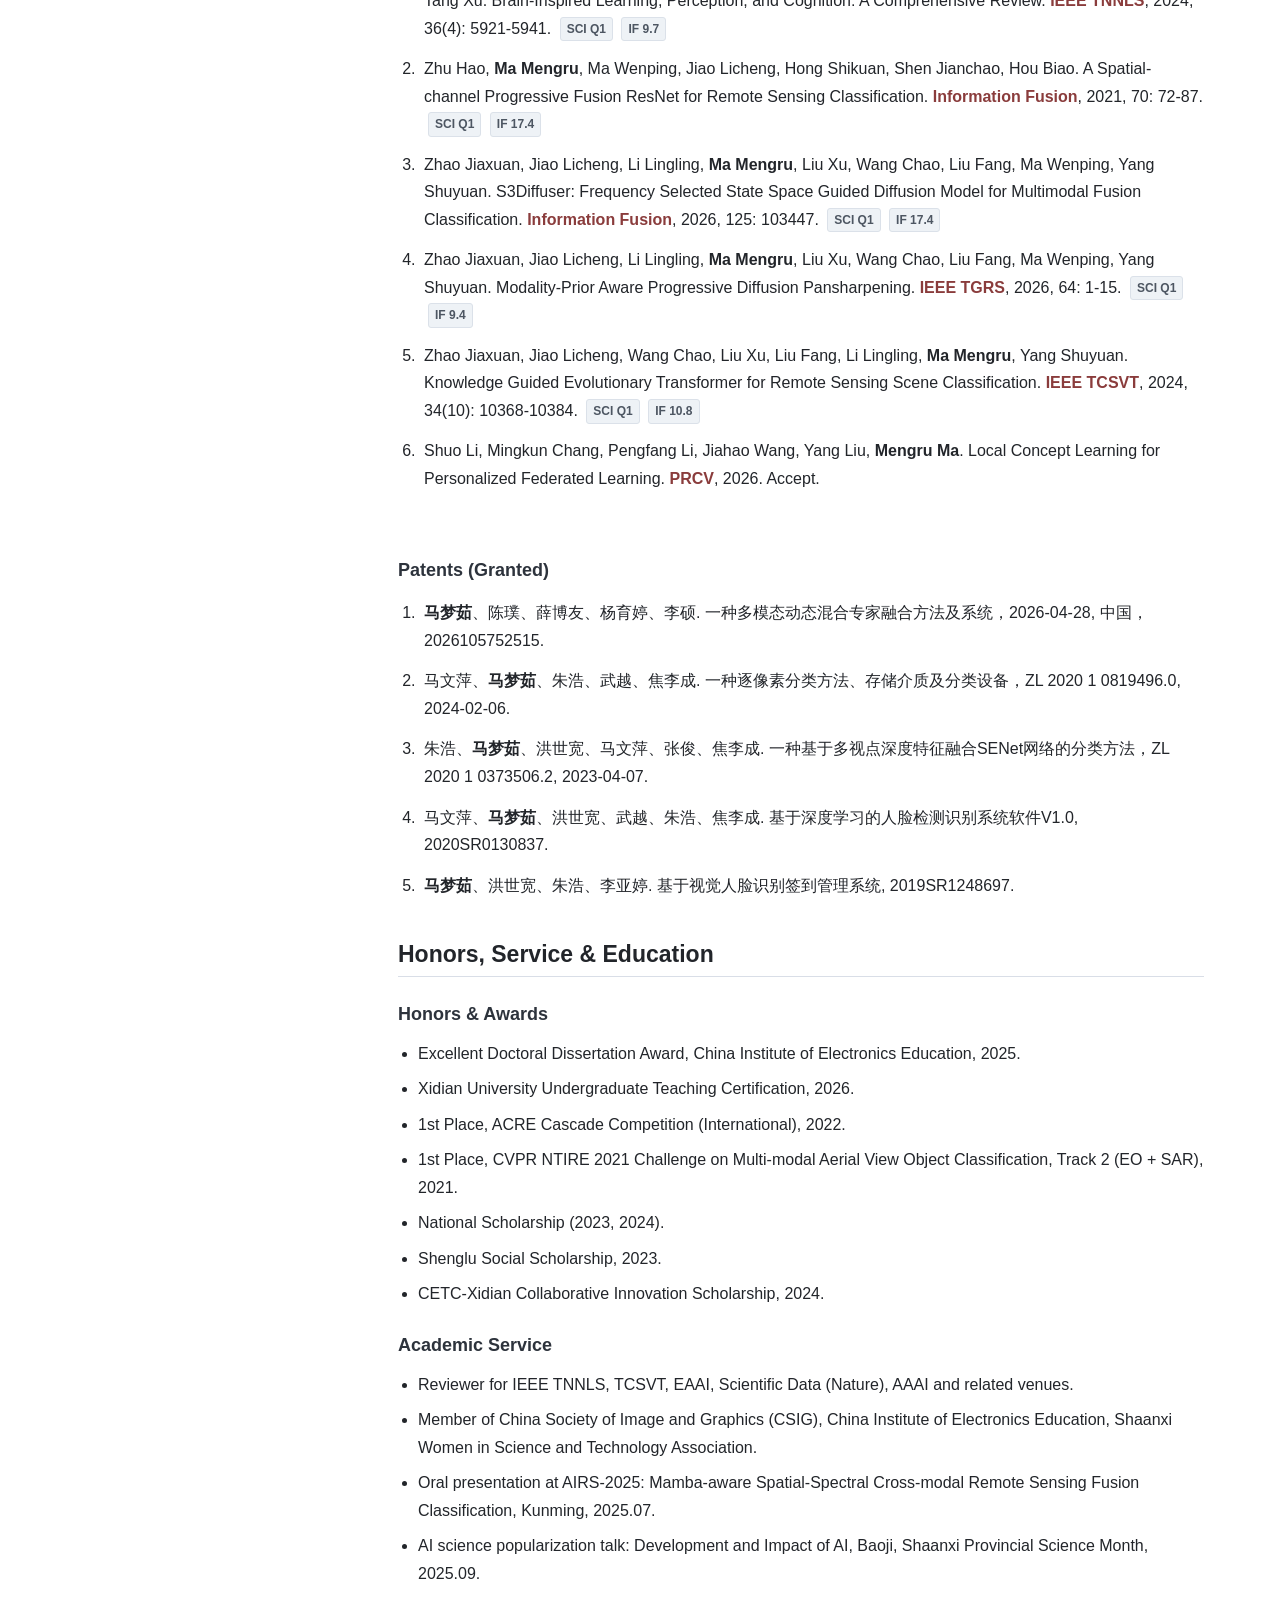
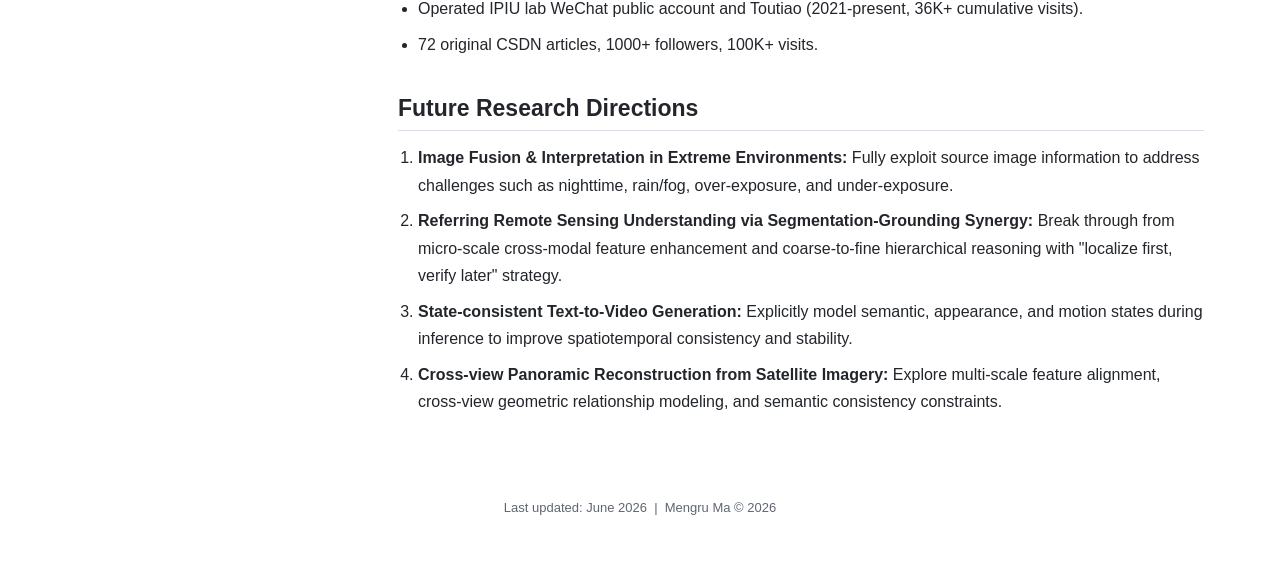
==== commit 525de693: "Add fine-grained retrieval TGRS publication" ====
--- a/docs/index.html
+++ b/docs/index.html
@@ -1,697 +1,699 @@
-<!DOCTYPE html>
-<html lang="zh-CN">
-<head>
-  <meta charset="utf-8" />
-  <meta http-equiv="X-UA-Compatible" content="IE=edge" />
-  <meta name="viewport" content="width=device-width, initial-scale=1" />
-  <link rel="shortcut icon" type="image/x-icon" href="assets/favicon.ico?" />
-  <title>Mengru Ma | Academic Homepage</title>
-  <meta name="description" content="Academic homepage of Mengru Ma, Xidian University." />
-  <style>
-:root {
-  --academic-ink: #22252a;
-  --academic-muted: #5f6672;
-  --academic-line: #d9dee7;
-  --academic-soft: #f6f8fb;
-  --academic-accent: #165a92;
-  --academic-accent-2: #8a3c3c;
-  --academic-link: #155c9c;
-  --academic-max: 1180px;
-}
-
-* {
-  box-sizing: border-box;
-}
-
-html {
-  scroll-behavior: smooth;
-}
-
-body.academic-page {
-  margin: 0;
-  color: var(--academic-ink);
-  background: #ffffff;
-  font-family: -apple-system, BlinkMacSystemFont, "Segoe UI", "Helvetica Neue", Arial, "Microsoft YaHei", sans-serif;
-  font-size: 16px;
-  line-height: 1.72;
-}
-
-.academic-page a {
-  color: var(--academic-link);
-  text-decoration: none;
-}
-
-.academic-page a:hover,
-.academic-page a:focus {
-  color: var(--academic-accent-2);
-  text-decoration: underline;
-}
-
-.site-header {
-  position: sticky;
-  top: 0;
-  z-index: 10;
-  background: rgba(255, 255, 255, 0.96);
-  border-bottom: 1px solid var(--academic-line);
-  backdrop-filter: blur(10px);
-}
-
-.site-nav {
-  display: flex;
-  align-items: center;
-  justify-content: space-between;
-  gap: 24px;
-  max-width: var(--academic-max);
-  min-height: 58px;
-  margin: 0 auto;
-  padding: 0 26px;
-}
-
-.site-title {
-  color: var(--academic-ink);
-  font-size: 19px;
-  font-weight: 700;
-  white-space: nowrap;
-}
-
-.site-links {
-  display: flex;
-  align-items: center;
-  justify-content: flex-end;
-  gap: 20px;
-  font-size: 14px;
-}
-
-.site-links a {
-  color: #333942;
-  font-weight: 600;
-}
-
-.academic-shell {
-  max-width: var(--academic-max);
-  margin: 0 auto;
-  padding: 34px 26px 60px;
-}
-
-.profile-layout {
-  display: grid;
-  grid-template-columns: 280px minmax(0, 1fr);
-  gap: 42px;
-  align-items: start;
-}
-
-.profile-card {
-  position: sticky;
-  top: 88px;
-  padding-bottom: 24px;
-}
-
-.profile-photo {
-  display: block;
-  width: 210px;
-  aspect-ratio: 1 / 1.24;
-  margin: 0 auto 18px;
-  object-fit: cover;
-  object-position: center top;
-  border-radius: 4px;
-  border: 1px solid var(--academic-line);
-  box-shadow: 0 8px 22px rgba(22, 35, 52, 0.10);
-}
-
-.profile-name {
-  margin: 0;
-  color: var(--academic-ink);
-  font-size: 25px;
-  line-height: 1.2;
-  text-align: center;
-}
-
-.profile-title {
-  margin: 8px 0 18px;
-  color: var(--academic-muted);
-  font-size: 15px;
-  text-align: center;
-}
-
-.profile-meta {
-  margin: 0 0 18px;
-  padding: 0;
-  list-style: none;
-  color: #3f4650;
-  font-size: 14px;
-}
-
-.profile-meta li {
-  margin: 8px 0;
-}
-
-.profile-links {
-  display: grid;
-  grid-template-columns: 1fr;
-  gap: 8px;
-}
-
-.profile-links a {
-  display: block;
-  padding: 8px 10px;
-  color: var(--academic-ink);
-  background: var(--academic-soft);
-  border: 1px solid var(--academic-line);
-  border-radius: 4px;
-  font-size: 14px;
-  font-weight: 600;
-  text-align: center;
-}
-
-.profile-links a:hover,
-.profile-links a:focus {
-  color: #ffffff;
-  background: var(--academic-accent);
-  border-color: var(--academic-accent);
-  text-decoration: none;
-}
-
-.content-panel {
-  min-width: 0;
-}
-
-.hero-block {
-  padding-bottom: 16px;
-  border-bottom: 1px solid var(--academic-line);
-}
-
-.hero-block h1 {
-  margin: 0 0 12px;
-  color: var(--academic-ink);
-  font-size: 36px;
-  line-height: 1.18;
-}
-
-.hero-block p {
-  max-width: 820px;
-  margin: 0 0 12px;
-  color: #333942;
-}
-
-.highlight-strip {
-  display: grid;
-  grid-template-columns: repeat(3, minmax(0, 1fr));
-  gap: 10px;
-  margin: 24px 0 4px;
-}
-
-.metric {
-  padding: 13px 14px;
-  background: var(--academic-soft);
-  border: 1px solid var(--academic-line);
-  border-radius: 4px;
-}
-
-.metric strong {
-  display: block;
-  color: var(--academic-accent);
-  font-size: 20px;
-  line-height: 1.1;
-}
-
-.metric span {
-  color: var(--academic-muted);
-  font-size: 13px;
-}
-
-.section {
-  padding-top: 28px;
-}
-
-.section h2 {
-  margin: 0 0 13px;
-  padding-bottom: 7px;
-  color: var(--academic-ink);
-  border-bottom: 1px solid var(--academic-line);
-  font-size: 23px;
-  line-height: 1.25;
-}
-
-.section h3 {
-  margin: 22px 0 10px;
-  color: #2d333c;
-  font-size: 18px;
-}
-
-.section p {
-  margin: 0 0 12px;
-}
-
-.compact-list {
-  margin: 0;
-  padding-left: 20px;
-}
-
-.compact-list li {
-  margin: 8px 0;
-}
-
-.news-list {
-  margin: 0;
-  padding: 0;
-  list-style: none;
-}
-
-.news-list li {
-  display: grid;
-  grid-template-columns: 86px minmax(0, 1fr);
-  gap: 12px;
-  padding: 8px 0;
-  border-bottom: 1px dotted #d7dce4;
-}
-
-.news-date {
-  color: var(--academic-accent);
-  font-weight: 700;
-}
-
-.research-grid,
-.project-grid {
-  display: grid;
-  grid-template-columns: repeat(3, minmax(0, 1fr));
-  gap: 14px;
-}
-
-.research-item,
-.project-item {
-  min-height: 100%;
-  padding: 16px;
-  background: var(--academic-soft);
-  border: 1px solid var(--academic-line);
-  border-radius: 4px;
-}
-
-.research-image {
-  display: block;
-  width: 100%;
-  aspect-ratio: 16 / 9;
-  object-fit: contain;
-  object-position: center;
-  margin: 0 0 14px;
-  padding: 8px;
-  background: #ffffff;
-  border: 1px solid var(--academic-line);
-  border-radius: 4px;
-}
-
-.research-item h3,
-.project-item h3 {
-  margin-top: 0;
-}
-
-.representative-work {
-  color: #3f4650;
-  font-size: 14px;
-}
-
-.publication-list {
-  margin: 0;
-  padding-left: 22px;
-}
-
-.publication-list li {
-  margin: 13px 0;
-  padding-left: 4px;
-}
-
-.venue {
-  color: var(--academic-accent-2);
-  font-weight: 700;
-}
-
-.tag {
-  display: inline-block;
-  margin-left: 4px;
-  padding: 1px 6px;
-  color: #4d5662;
-  background: #eef2f6;
-  border: 1px solid #dbe1e9;
-  border-radius: 3px;
-  font-size: 12px;
-  font-weight: 700;
-  vertical-align: 1px;
-}
-
-.tag-gold {
-  display: inline-block;
-  margin-left: 4px;
-  padding: 1px 6px;
-  color: #7a5d00;
-  background: #fff8e1;
-  border: 1px solid #e6d88a;
-  border-radius: 3px;
-  font-size: 12px;
-  font-weight: 700;
-  vertical-align: 1px;
-}
-
-.link-row {
-  display: flex;
-  flex-wrap: wrap;
-  gap: 8px 14px;
-  margin-top: 8px;
-}
-
-.link-row a {
-  font-weight: 600;
-}
-
-.note {
-  color: var(--academic-muted);
-  font-size: 14px;
-}
-
-.site-footer {
-  max-width: var(--academic-max);
-  margin: 0 auto;
-  padding: 0 26px 40px;
-  color: var(--academic-muted);
-  font-size: 13px;
-  text-align: center;
-}
-
-@media (max-width: 900px) {
-  .site-nav {
-    align-items: flex-start;
-    flex-direction: column;
-    gap: 8px;
-    padding-top: 12px;
-    padding-bottom: 12px;
-  }
-
-  .site-links {
-    justify-content: flex-start;
-    flex-wrap: wrap;
-    gap: 8px 14px;
-  }
-
-  .profile-layout {
-    grid-template-columns: 1fr;
-    gap: 24px;
-  }
-
-  .profile-card {
-    position: static;
-    display: grid;
-    grid-template-columns: 140px minmax(0, 1fr);
-    gap: 18px;
-    align-items: start;
-  }
-
-  .profile-photo {
-    width: 140px;
-    margin: 0;
-  }
-
-  .profile-name,
-  .profile-title {
-    text-align: left;
-  }
-
-  .profile-links {
-    grid-template-columns: repeat(2, minmax(0, 1fr));
-  }
-
-  .highlight-strip,
-  .research-grid,
-  .project-grid {
-    grid-template-columns: 1fr;
-  }
-}
-
-@media (max-width: 560px) {
-  body.academic-page {
-    font-size: 15px;
-  }
-
-  .academic-shell {
-    padding: 22px 18px 42px;
-  }
-
-  .site-nav {
-    padding-left: 18px;
-    padding-right: 18px;
-  }
-
-  .profile-card {
-    grid-template-columns: 1fr;
-  }
-
-  .profile-photo {
-    width: 180px;
-    margin: 0 auto;
-  }
-
-  .profile-name,
-  .profile-title {
-    text-align: center;
-  }
-
-  .profile-links {
-    grid-template-columns: 1fr;
-  }
-
-  .hero-block h1 {
-    font-size: 28px;
-  }
-
-  .news-list li {
-    grid-template-columns: 1fr;
-    gap: 2px;
-  }
-}</style>
-</head>
-<body class="academic-page">
-
-  <!-- ═══════════════ Navigation ═══════════════ -->
-  <header class="site-header">
-    <nav class="site-nav" aria-label="Main navigation">
-      <a class="site-title" href="./">Mengru Ma</a>
-      <div class="site-links">
-        <a href="#about">About</a>
-        <a href="#news">News</a>
-        <a href="#research">Research</a>
-        <a href="#publications">Publications</a>
-        <a href="#service">Service</a>
-      </div>
-    </nav>
-  </header>
-
-  <!-- ═══════════════ Main Shell ═══════════════ -->
-  <main class="academic-shell">
-    <div class="profile-layout">
-
-      <!-- ── Sidebar ── -->
-      <aside class="profile-card" aria-label="Profile">
-        <img class="profile-photo" src="assets/avatar.jpeg" alt="Mengru Ma" />
-        <div>
-          <h1 class="profile-name">Mengru Ma</h1>
-          <p class="profile-title">马梦茹<br />Postdoctoral Researcher /<br />Assistant Research Fellow</p>
-          <ul class="profile-meta">
-            <li><strong>School:</strong> Xidian University</li>
-            <li><strong>Affiliations:</strong> <a href="https://sai.xidian.edu.cn/">School of Artificial Intelligence</a>; Key Laboratory of Intelligent Perception and Image Understanding of Ministry of Education</li>
-            <li><strong>Location:</strong> Xi'an, China</li>
-            <li><strong>Email:</strong> <a href="mailto:mamengru@xidian.edu.cn">mamengru@xidian.edu.cn</a></li>
-            <li><strong>Phone:</strong> 18832029556</li>
-            <li><strong>Advisor:</strong> Prof. Licheng Jiao</li>
-          </ul>
-          <div class="profile-links">
-            <a href="https://scholar.google.com.hk/citations?user=nEPyIP8AAAAJ&hl=zh-CN">Google Scholar</a>
-            <a href="https://blog.csdn.net/qq_39630875?spm=1000.2115.3001.5343">CSDN</a>
-            <a href="https://github.com/ru-willow">GitHub</a>
-          </div>
-        </div>
-      </aside>
-
-      <!-- ── Content Panel ── -->
-      <article class="content-panel">
-
-        <!-- ── Hero / About ── -->
-        <section class="hero-block" id="about">
-          <h1>Mengru Ma (马梦茹)</h1>
-          <p>
-            I am a Postdoctoral Researcher and Assistant Research Fellow at the
-            <a href="https://sai.xidian.edu.cn/">School of Artificial Intelligence</a>,
-            <a href="https://www.xidian.edu.cn/">Xidian University</a>, advised by
-            <a href="https://scholar.google.com/citations?user=FZbrL2YAAAAJ">Prof. Licheng Jiao</a>.
-            I am also a member of the Key Laboratory of Intelligent Perception and Image Understanding of Ministry of Education.
-            My research focuses on multimodal large models, multi-source remote sensing image fusion and interpretation,
-            image-text retrieval, video generation, panoramic reconstruction, and vision-language grounding.
-          </p>
-          <p>
-            I received my Ph.D. in Computer Science and Technology from Xidian University in December 2024,
-            supervised by Prof. Licheng Jiao.
-          </p>
-
-          <div class="highlight-strip" aria-label="Research highlights">
-            <div class="metric">
-              <strong>20+ Papers</strong>
-              <span>Published in Information Fusion, IEEE TMM, TNNLS, TCSVT, TGRS and related venues</span>
-            </div>
-            <div class="metric">
-              <strong>10+ Lead Works</strong>
-              <span>First-author or corresponding-author papers in SCI Q1 journals</span>
-            </div>
-            <div class="metric">
-              <strong>480 Citations</strong>
-              <span>Total citations with 99 highest single-paper citations</span>
-            </div>
-          </div>
-        </section>
-
-        <!-- ── News ── -->
-        <section class="section" id="news">
+<!DOCTYPE html>
+<html lang="zh-CN">
+<head>
+  <meta charset="utf-8" />
+  <meta http-equiv="X-UA-Compatible" content="IE=edge" />
+  <meta name="viewport" content="width=device-width, initial-scale=1" />
+  <link rel="shortcut icon" type="image/x-icon" href="assets/favicon.ico?" />
+  <title>Mengru Ma | Academic Homepage</title>
+  <meta name="description" content="Academic homepage of Mengru Ma, Xidian University." />
+  <style>
+:root {
+  --academic-ink: #22252a;
+  --academic-muted: #5f6672;
+  --academic-line: #d9dee7;
+  --academic-soft: #f6f8fb;
+  --academic-accent: #165a92;
+  --academic-accent-2: #8a3c3c;
+  --academic-link: #155c9c;
+  --academic-max: 1180px;
+}
+
+* {
+  box-sizing: border-box;
+}
+
+html {
+  scroll-behavior: smooth;
+}
+
+body.academic-page {
+  margin: 0;
+  color: var(--academic-ink);
+  background: #ffffff;
+  font-family: -apple-system, BlinkMacSystemFont, "Segoe UI", "Helvetica Neue", Arial, "Microsoft YaHei", sans-serif;
+  font-size: 16px;
+  line-height: 1.72;
+}
+
+.academic-page a {
+  color: var(--academic-link);
+  text-decoration: none;
+}
+
+.academic-page a:hover,
+.academic-page a:focus {
+  color: var(--academic-accent-2);
+  text-decoration: underline;
+}
+
+.site-header {
+  position: sticky;
+  top: 0;
+  z-index: 10;
+  background: rgba(255, 255, 255, 0.96);
+  border-bottom: 1px solid var(--academic-line);
+  backdrop-filter: blur(10px);
+}
+
+.site-nav {
+  display: flex;
+  align-items: center;
+  justify-content: space-between;
+  gap: 24px;
+  max-width: var(--academic-max);
+  min-height: 58px;
+  margin: 0 auto;
+  padding: 0 26px;
+}
+
+.site-title {
+  color: var(--academic-ink);
+  font-size: 19px;
+  font-weight: 700;
+  white-space: nowrap;
+}
+
+.site-links {
+  display: flex;
+  align-items: center;
+  justify-content: flex-end;
+  gap: 20px;
+  font-size: 14px;
+}
+
+.site-links a {
+  color: #333942;
+  font-weight: 600;
+}
+
+.academic-shell {
+  max-width: var(--academic-max);
+  margin: 0 auto;
+  padding: 34px 26px 60px;
+}
+
+.profile-layout {
+  display: grid;
+  grid-template-columns: 280px minmax(0, 1fr);
+  gap: 42px;
+  align-items: start;
+}
+
+.profile-card {
+  position: sticky;
+  top: 88px;
+  padding-bottom: 24px;
+}
+
+.profile-photo {
+  display: block;
+  width: 210px;
+  aspect-ratio: 1 / 1.24;
+  margin: 0 auto 18px;
+  object-fit: cover;
+  object-position: center top;
+  border-radius: 4px;
+  border: 1px solid var(--academic-line);
+  box-shadow: 0 8px 22px rgba(22, 35, 52, 0.10);
+}
+
+.profile-name {
+  margin: 0;
+  color: var(--academic-ink);
+  font-size: 25px;
+  line-height: 1.2;
+  text-align: center;
+}
+
+.profile-title {
+  margin: 8px 0 18px;
+  color: var(--academic-muted);
+  font-size: 15px;
+  text-align: center;
+}
+
+.profile-meta {
+  margin: 0 0 18px;
+  padding: 0;
+  list-style: none;
+  color: #3f4650;
+  font-size: 14px;
+}
+
+.profile-meta li {
+  margin: 8px 0;
+}
+
+.profile-links {
+  display: grid;
+  grid-template-columns: 1fr;
+  gap: 8px;
+}
+
+.profile-links a {
+  display: block;
+  padding: 8px 10px;
+  color: var(--academic-ink);
+  background: var(--academic-soft);
+  border: 1px solid var(--academic-line);
+  border-radius: 4px;
+  font-size: 14px;
+  font-weight: 600;
+  text-align: center;
+}
+
+.profile-links a:hover,
+.profile-links a:focus {
+  color: #ffffff;
+  background: var(--academic-accent);
+  border-color: var(--academic-accent);
+  text-decoration: none;
+}
+
+.content-panel {
+  min-width: 0;
+}
+
+.hero-block {
+  padding-bottom: 16px;
+  border-bottom: 1px solid var(--academic-line);
+}
+
+.hero-block h1 {
+  margin: 0 0 12px;
+  color: var(--academic-ink);
+  font-size: 36px;
+  line-height: 1.18;
+}
+
+.hero-block p {
+  max-width: 820px;
+  margin: 0 0 12px;
+  color: #333942;
+}
+
+.highlight-strip {
+  display: grid;
+  grid-template-columns: repeat(3, minmax(0, 1fr));
+  gap: 10px;
+  margin: 24px 0 4px;
+}
+
+.metric {
+  padding: 13px 14px;
+  background: var(--academic-soft);
+  border: 1px solid var(--academic-line);
+  border-radius: 4px;
+}
+
+.metric strong {
+  display: block;
+  color: var(--academic-accent);
+  font-size: 20px;
+  line-height: 1.1;
+}
+
+.metric span {
+  color: var(--academic-muted);
+  font-size: 13px;
+}
+
+.section {
+  padding-top: 28px;
+}
+
+.section h2 {
+  margin: 0 0 13px;
+  padding-bottom: 7px;
+  color: var(--academic-ink);
+  border-bottom: 1px solid var(--academic-line);
+  font-size: 23px;
+  line-height: 1.25;
+}
+
+.section h3 {
+  margin: 22px 0 10px;
+  color: #2d333c;
+  font-size: 18px;
+}
+
+.section p {
+  margin: 0 0 12px;
+}
+
+.compact-list {
+  margin: 0;
+  padding-left: 20px;
+}
+
+.compact-list li {
+  margin: 8px 0;
+}
+
+.news-list {
+  margin: 0;
+  padding: 0;
+  list-style: none;
+}
+
+.news-list li {
+  display: grid;
+  grid-template-columns: 86px minmax(0, 1fr);
+  gap: 12px;
+  padding: 8px 0;
+  border-bottom: 1px dotted #d7dce4;
+}
+
+.news-date {
+  color: var(--academic-accent);
+  font-weight: 700;
+}
+
+.research-grid,
+.project-grid {
+  display: grid;
+  grid-template-columns: repeat(3, minmax(0, 1fr));
+  gap: 14px;
+}
+
+.research-item,
+.project-item {
+  min-height: 100%;
+  padding: 16px;
+  background: var(--academic-soft);
+  border: 1px solid var(--academic-line);
+  border-radius: 4px;
+}
+
+.research-image {
+  display: block;
+  width: 100%;
+  aspect-ratio: 16 / 9;
+  object-fit: contain;
+  object-position: center;
+  margin: 0 0 14px;
+  padding: 8px;
+  background: #ffffff;
+  border: 1px solid var(--academic-line);
+  border-radius: 4px;
+}
+
+.research-item h3,
+.project-item h3 {
+  margin-top: 0;
+}
+
+.representative-work {
+  color: #3f4650;
+  font-size: 14px;
+}
+
+.publication-list {
+  margin: 0;
+  padding-left: 22px;
+}
+
+.publication-list li {
+  margin: 13px 0;
+  padding-left: 4px;
+}
+
+.venue {
+  color: var(--academic-accent-2);
+  font-weight: 700;
+}
+
+.tag {
+  display: inline-block;
+  margin-left: 4px;
+  padding: 1px 6px;
+  color: #4d5662;
+  background: #eef2f6;
+  border: 1px solid #dbe1e9;
+  border-radius: 3px;
+  font-size: 12px;
+  font-weight: 700;
+  vertical-align: 1px;
+}
+
+.tag-gold {
+  display: inline-block;
+  margin-left: 4px;
+  padding: 1px 6px;
+  color: #7a5d00;
+  background: #fff8e1;
+  border: 1px solid #e6d88a;
+  border-radius: 3px;
+  font-size: 12px;
+  font-weight: 700;
+  vertical-align: 1px;
+}
+
+.link-row {
+  display: flex;
+  flex-wrap: wrap;
+  gap: 8px 14px;
+  margin-top: 8px;
+}
+
+.link-row a {
+  font-weight: 600;
+}
+
+.note {
+  color: var(--academic-muted);
+  font-size: 14px;
+}
+
+.site-footer {
+  max-width: var(--academic-max);
+  margin: 0 auto;
+  padding: 0 26px 40px;
+  color: var(--academic-muted);
+  font-size: 13px;
+  text-align: center;
+}
+
+@media (max-width: 900px) {
+  .site-nav {
+    align-items: flex-start;
+    flex-direction: column;
+    gap: 8px;
+    padding-top: 12px;
+    padding-bottom: 12px;
+  }
+
+  .site-links {
+    justify-content: flex-start;
+    flex-wrap: wrap;
+    gap: 8px 14px;
+  }
+
+  .profile-layout {
+    grid-template-columns: 1fr;
+    gap: 24px;
+  }
+
+  .profile-card {
+    position: static;
+    display: grid;
+    grid-template-columns: 140px minmax(0, 1fr);
+    gap: 18px;
+    align-items: start;
+  }
+
+  .profile-photo {
+    width: 140px;
+    margin: 0;
+  }
+
+  .profile-name,
+  .profile-title {
+    text-align: left;
+  }
+
+  .profile-links {
+    grid-template-columns: repeat(2, minmax(0, 1fr));
+  }
+
+  .highlight-strip,
+  .research-grid,
+  .project-grid {
+    grid-template-columns: 1fr;
+  }
+}
+
+@media (max-width: 560px) {
+  body.academic-page {
+    font-size: 15px;
+  }
+
+  .academic-shell {
+    padding: 22px 18px 42px;
+  }
+
+  .site-nav {
+    padding-left: 18px;
+    padding-right: 18px;
+  }
+
+  .profile-card {
+    grid-template-columns: 1fr;
+  }
+
+  .profile-photo {
+    width: 180px;
+    margin: 0 auto;
+  }
+
+  .profile-name,
+  .profile-title {
+    text-align: center;
+  }
+
+  .profile-links {
+    grid-template-columns: 1fr;
+  }
+
+  .hero-block h1 {
+    font-size: 28px;
+  }
+
+  .news-list li {
+    grid-template-columns: 1fr;
+    gap: 2px;
+  }
+}</style>
+</head>
+<body class="academic-page">
+
+  <!-- ═══════════════ Navigation ═══════════════ -->
+  <header class="site-header">
+    <nav class="site-nav" aria-label="Main navigation">
+      <a class="site-title" href="./">Mengru Ma</a>
+      <div class="site-links">
+        <a href="#about">About</a>
+        <a href="#news">News</a>
+        <a href="#research">Research</a>
+        <a href="#publications">Publications</a>
+        <a href="#service">Service</a>
+      </div>
+    </nav>
+  </header>
+
+  <!-- ═══════════════ Main Shell ═══════════════ -->
+  <main class="academic-shell">
+    <div class="profile-layout">
+
+      <!-- ── Sidebar ── -->
+      <aside class="profile-card" aria-label="Profile">
+        <img class="profile-photo" src="assets/avatar.jpeg" alt="Mengru Ma" />
+        <div>
+          <h1 class="profile-name">Mengru Ma</h1>
+          <p class="profile-title">马梦茹<br />Postdoctoral Researcher /<br />Assistant Research Fellow</p>
+          <ul class="profile-meta">
+            <li><strong>School:</strong> Xidian University</li>
+            <li><strong>Affiliations:</strong> <a href="https://sai.xidian.edu.cn/">School of Artificial Intelligence</a>; Key Laboratory of Intelligent Perception and Image Understanding of Ministry of Education</li>
+            <li><strong>Location:</strong> Xi'an, China</li>
+            <li><strong>Email:</strong> <a href="mailto:mamengru@xidian.edu.cn">mamengru@xidian.edu.cn</a></li>
+            <li><strong>Phone:</strong> 18832029556</li>
+            <li><strong>Advisor:</strong> Prof. Licheng Jiao</li>
+          </ul>
+          <div class="profile-links">
+            <a href="https://scholar.google.com.hk/citations?user=nEPyIP8AAAAJ&hl=zh-CN">Google Scholar</a>
+            <a href="https://blog.csdn.net/qq_39630875?spm=1000.2115.3001.5343">CSDN</a>
+            <a href="https://github.com/ru-willow">GitHub</a>
+          </div>
+        </div>
+      </aside>
+
+      <!-- ── Content Panel ── -->
+      <article class="content-panel">
+
+        <!-- ── Hero / About ── -->
+        <section class="hero-block" id="about">
+          <h1>Mengru Ma (马梦茹)</h1>
+          <p>
+            I am a Postdoctoral Researcher and Assistant Research Fellow at the
+            <a href="https://sai.xidian.edu.cn/">School of Artificial Intelligence</a>,
+            <a href="https://www.xidian.edu.cn/">Xidian University</a>, advised by
+            <a href="https://scholar.google.com/citations?user=FZbrL2YAAAAJ">Prof. Licheng Jiao</a>.
+            I am also a member of the Key Laboratory of Intelligent Perception and Image Understanding of Ministry of Education.
+            My research focuses on multimodal large models, multi-source remote sensing image fusion and interpretation,
+            image-text retrieval, video generation, panoramic reconstruction, and vision-language grounding.
+          </p>
+          <p>
+            I received my Ph.D. in Computer Science and Technology from Xidian University in December 2024,
+            supervised by Prof. Licheng Jiao.
+          </p>
+
+          <div class="highlight-strip" aria-label="Research highlights">
+            <div class="metric">
+              <strong>20+ Papers</strong>
+              <span>Published in Information Fusion, IEEE TMM, TNNLS, TCSVT, TGRS and related venues</span>
+            </div>
+            <div class="metric">
+              <strong>10+ Lead Works</strong>
+              <span>First-author or corresponding-author papers in SCI Q1 journals</span>
+            </div>
+            <div class="metric">
+              <strong>480 Citations</strong>
+              <span>Total citations with 99 highest single-paper citations</span>
+            </div>
+          </div>
+        </section>
+
+        <!-- ── News ── -->
+        <section class="section" id="news">
           <h2>News</h2>
           <ul class="news-list">
             <li><span class="news-date">2026.08</span><span>🎉 Awarded the Young Scientists Fund by the National Natural Science Foundation of China.</span></li>
             <li><span class="news-date">2026.07</span><span>🎉 Awarded a General Program (Young Researchers) grant under the Natural Science Basic Research Program of Shaanxi Province.</span></li>
             <li><span class="news-date">2026.03</span><span>📜 Obtained Xidian University Undergraduate Teaching Certification.</span></li>
-            <li><span class="news-date">2025.12</span><span>🎉 Awarded the Excellent Doctoral Dissertation Award from China Institute of Electronics Education.</span></li>
-            <li><span class="news-date">2025.10</span><span>🎉 Awarded the Shaanxi Postdoctoral Research Funding (Third Class).</span></li>
-            <li><span class="news-date">2025.07</span><span>🎤 Oral presentation at AIRS-2025: Mamba-aware Spatial-Spectral Cross-modal Remote Sensing Fusion Classification.</span></li>
-            <li><span class="news-date">2025.06</span><span>🎉 Awarded the General Program of China Postdoctoral Science Foundation (2025M771532).</span></li>
-            <li><span class="news-date">2024.12</span><span>🎓 Received Ph.D. in Computer Science and Technology from Xidian University.</span></li>
-            <li><span class="news-date">2024.10</span><span>🏅 Awarded National Scholarship and CETC-Xidian Collaborative Innovation Scholarship.</span></li>
-            <li><span class="news-date">2023.10</span><span>🏅 Awarded National Scholarship and Shenglu Social Scholarship.</span></li>
-            <li><span class="news-date">2022.05</span><span>🏆 Won 1st place in ACRE Cascade Competition (international).</span></li>
-            <li><span class="news-date">2021.06</span><span>🏆 Won 1st place in CVPR NTIRE 2021 Challenge on Multi-modal Aerial View Object Classification, Track 2 (EO + SAR).</span></li>
-          </ul>
-        </section>
-
-        <!-- ── Research Interests ── -->
-        <section class="section" id="research">
-          <h2>Research Interests</h2>
-          <div class="research-grid">
-            <div class="research-item">
-              <h3>Multimodal Remote Sensing Fusion &amp; Interpretation</h3>
-              <p>Multi-source remote sensing image fusion, multimodal representation learning, hyperspectral and SAR image joint interpretation, cross-modal feature enhancement.</p>
-            </div>
-            <div class="research-item">
-              <h3>Vision-Language Grounding &amp; Generation</h3>
-              <p>Image-text retrieval, referring segmentation and visual grounding collaboration, text-to-video generation with temporal-consistent state modeling.</p>
-            </div>
-            <div class="research-item">
-              <h3>Brain-Inspired Learning &amp; Cross-View Reconstruction</h3>
-              <p>Brain-inspired perception and cognition, cross-view panoramic reconstruction from satellite imagery, multi-scale geometric alignment.</p>
-            </div>
-          </div>
-        </section>
-
-        <!-- ── Selected Publications ── -->
-        <section class="section" id="publications">
-          <h2>Selected Publications</h2>
-          <p class="note">* denotes corresponding author. Papers are from SCI Q1 journals unless otherwise noted.</p>
-
+            <li><span class="news-date">2025.12</span><span>🎉 Awarded the Excellent Doctoral Dissertation Award from China Institute of Electronics Education.</span></li>
+            <li><span class="news-date">2025.10</span><span>🎉 Awarded the Shaanxi Postdoctoral Research Funding (Third Class).</span></li>
+            <li><span class="news-date">2025.07</span><span>🎤 Oral presentation at AIRS-2025: Mamba-aware Spatial-Spectral Cross-modal Remote Sensing Fusion Classification.</span></li>
+            <li><span class="news-date">2025.06</span><span>🎉 Awarded the General Program of China Postdoctoral Science Foundation (2025M771532).</span></li>
+            <li><span class="news-date">2024.12</span><span>🎓 Received Ph.D. in Computer Science and Technology from Xidian University.</span></li>
+            <li><span class="news-date">2024.10</span><span>🏅 Awarded National Scholarship and CETC-Xidian Collaborative Innovation Scholarship.</span></li>
+            <li><span class="news-date">2023.10</span><span>🏅 Awarded National Scholarship and Shenglu Social Scholarship.</span></li>
+            <li><span class="news-date">2022.05</span><span>🏆 Won 1st place in ACRE Cascade Competition (international).</span></li>
+            <li><span class="news-date">2021.06</span><span>🏆 Won 1st place in CVPR NTIRE 2021 Challenge on Multi-modal Aerial View Object Classification, Track 2 (EO + SAR).</span></li>
+          </ul>
+        </section>
+
+        <!-- ── Research Interests ── -->
+        <section class="section" id="research">
+          <h2>Research Interests</h2>
+          <div class="research-grid">
+            <div class="research-item">
+              <h3>Multimodal Remote Sensing Fusion &amp; Interpretation</h3>
+              <p>Multi-source remote sensing image fusion, multimodal representation learning, hyperspectral and SAR image joint interpretation, cross-modal feature enhancement.</p>
+            </div>
+            <div class="research-item">
+              <h3>Vision-Language Grounding &amp; Generation</h3>
+              <p>Image-text retrieval, referring segmentation and visual grounding collaboration, text-to-video generation with temporal-consistent state modeling.</p>
+            </div>
+            <div class="research-item">
+              <h3>Brain-Inspired Learning &amp; Cross-View Reconstruction</h3>
+              <p>Brain-inspired perception and cognition, cross-view panoramic reconstruction from satellite imagery, multi-scale geometric alignment.</p>
+            </div>
+          </div>
+        </section>
+
+        <!-- ── Selected Publications ── -->
+        <section class="section" id="publications">
+          <h2>Selected Publications</h2>
+          <p class="note">* denotes corresponding author. Papers are from SCI Q1 journals unless otherwise noted.</p>
+
           <h3>First-author &amp; Corresponding-author Publications</h3>
           <ol class="publication-list">
             <li><strong>Ma Mengru</strong>, Liang Shuo, Ma Wenping, Li Lingling, Liu Xu, Xu Cong. DFPR: Dynamic Fine-Grained Perceptive Bidirectional Image-Text Retrieval. <span class="venue">ACM MM</span>, 2026. Accept. <span class="tag">CCF A</span></li>
 
-            <li><strong>Ma Mengru</strong>, Wang Yongzhe, Ma Wenping, Jiao Licheng, Li Lingling, Liu Xu, Liu Fang. The PID-Aware Geometric Semantic Representation Learning for Infrared-Visible Image Fusion. <span class="venue">IEEE Transactions on Geoscience and Remote Sensing</span>, 2026. Accept. <span class="tag">SCI Q1 Top</span> <span class="tag">IF 8.6</span></li>
+            <li><strong>Ma Mengru</strong>, Wang Yongzhe, Ma Wenping, Jiao Licheng, Li Lingling, Liu Xu, Liu Fang. The PID-Aware Geometric Semantic Representation Learning for Infrared-Visible Image Fusion. <span class="venue">IEEE Transactions on Geoscience and Remote Sensing</span>, 2026, 64: 4414714. <span class="tag">SCI Q1 Top</span> <span class="tag">IF 8.6</span></li>
+
+            <li><strong>Ma Mengru</strong>, Guo Jiaxu, Ma Wenping, Jiao Licheng, Yang Yuting, Liu Xu, Li Lingling, Liu Fang. Bidirectional Entity Coupling Alignment for Fine-Grained Remote Sensing Image-Text Retrieval. <span class="venue">IEEE Transactions on Geoscience and Remote Sensing</span>, 2026. Accept. <span class="tag">SCI Q1 Top</span> <span class="tag">IF 8.6</span></li>
 
             <li><strong>Ma Mengru</strong>, Ma Wenping, Jiao Licheng, Liu Xu, Li Lingling, Feng Zhixi, Yang Shuyuan. A Multimodal Hyper-fusion Transformer for Remote Sensing Image Classification. <span class="venue">Information Fusion</span>, 2023, 96: 66-79. <span class="tag">SCI Q1</span> <span class="tag">IF 17.4</span></li>
-
-            <li><strong>Ma Mengru</strong>, Ma Wenping, Jiao Licheng, Li Lingling, Liu Xu, Liu Fang, Yang Shuyuan, Guo Yuwei. A 3D Self-Awareness Diffusion Network for Multimodal Classification. <span class="venue">IEEE TMM</span>, 2025, 27: 3462-3475. <span class="tag">SCI Q1</span> <span class="tag">IF 6.3</span></li>
-
-            <li><strong>Ma Mengru</strong>, Ma Wenping, Jiao Licheng, Liu Xu, Liu Fang, Li Lingling, Yang Shuyuan. MBSI-Net: Multimodal Balanced Self-Learning Interaction Network for Image Classification. <span class="venue">IEEE TCSVT</span>, 2023, 34(5): 3819-3833. <span class="tag">SCI Q1</span> <span class="tag">IF 10.8</span></li>
-
-            <li><strong>Ma Mengru</strong>, Ma Wenping, Jiao Licheng, Liu Xu, Liu Fang, Li Lingling. Transfer Representation Learning Meets Multimodal Fusion Classification for Remote Sensing Images. <span class="venue">IEEE TGRS</span>, 2022, 60: 5632415. <span class="tag">SCI Q1</span> <span class="tag">IF 9.4</span></li>
-
-            <li><strong>Ma Mengru</strong>, Zhao Jiaxuan, Ma Wenping, Jiao Licheng, Li Lingling, Liu Xu, Liu Fang, Yang Shuyuan. A Mamba-aware Spatial Spectral Cross-modal Network for Remote Sensing Classification. <span class="venue">IEEE TGRS</span>, 2025, 63: 4402515. <span class="tag">SCI Q1</span> <span class="tag">IF 9.4</span></li>
-
-            <li>Ma Wenping, <strong>Ma Mengru</strong>*, Jiao Licheng, Liu Fang, Zhu Hao, Liu Xu, Yang Shuyuan, Hou Biao. An Adaptive Migration Collaborative Network for Multimodal Image Classification. <span class="venue">IEEE TNNLS</span>, 2023, 35: 10935-10949. <span class="tag">SCI Q1</span> <span class="tag">IF 9.7</span></li>
-
-            <li>Ma Wenping, Chen Chuang, <strong>Ma Mengru</strong>*, Zhang Hekai, Zhu Hao, Jiao Licheng. An Adaptive Dual-supervised Cross-deep Dependency Network for Pixel-wise Classification. <span class="venue">IEEE TGRS</span>, 2025, 63: 4402713. <span class="tag">SCI Q1</span> <span class="tag">IF 9.4</span></li>
-
-            <li>Ma Wenping, Zhang Hekai, <strong>Ma Mengru</strong>*, Chen Chuang, Hou Biao. ISSP-Net: An Interactive Spatial-Spectral Perception Network for Multimodal Classification. <span class="venue">IEEE TGRS</span>, 2024, 62: 4412014. <span class="tag">SCI Q1</span> <span class="tag">IF 9.4</span></li>
-
-            <li>Ma Wenping, Xue Boyou, <strong>Ma Mengru</strong>*, Chen Chuang, Zhang Hekai, Zhu Hao. A Diff-Attention Aware State Space Fusion Model for Remote Sensing Classification. <span class="venue">IEEE TGRS</span>, 2025, 63: 4421315. <span class="tag">SCI Q1</span> <span class="tag">IF 9.4</span></li>
-
-            <li>Ma Wenping, Zhang Hekai, <strong>Ma Mengru</strong>*, Xue Boyou, Zhu Hao. HCMA-Net: Hierarchical Cross-Modality Aggregation Network for Multimodal Remote Sensing Image Classification. <span class="venue">IEEE TGRS</span>, 2025, 64: 4400417. <span class="tag">SCI Q1</span> <span class="tag">IF 9.4</span></li>
-
+
+            <li><strong>Ma Mengru</strong>, Ma Wenping, Jiao Licheng, Li Lingling, Liu Xu, Liu Fang, Yang Shuyuan, Guo Yuwei. A 3D Self-Awareness Diffusion Network for Multimodal Classification. <span class="venue">IEEE TMM</span>, 2025, 27: 3462-3475. <span class="tag">SCI Q1</span> <span class="tag">IF 6.3</span></li>
+
+            <li><strong>Ma Mengru</strong>, Ma Wenping, Jiao Licheng, Liu Xu, Liu Fang, Li Lingling, Yang Shuyuan. MBSI-Net: Multimodal Balanced Self-Learning Interaction Network for Image Classification. <span class="venue">IEEE TCSVT</span>, 2023, 34(5): 3819-3833. <span class="tag">SCI Q1</span> <span class="tag">IF 10.8</span></li>
+
+            <li><strong>Ma Mengru</strong>, Ma Wenping, Jiao Licheng, Liu Xu, Liu Fang, Li Lingling. Transfer Representation Learning Meets Multimodal Fusion Classification for Remote Sensing Images. <span class="venue">IEEE TGRS</span>, 2022, 60: 5632415. <span class="tag">SCI Q1</span> <span class="tag">IF 9.4</span></li>
+
+            <li><strong>Ma Mengru</strong>, Zhao Jiaxuan, Ma Wenping, Jiao Licheng, Li Lingling, Liu Xu, Liu Fang, Yang Shuyuan. A Mamba-aware Spatial Spectral Cross-modal Network for Remote Sensing Classification. <span class="venue">IEEE TGRS</span>, 2025, 63: 4402515. <span class="tag">SCI Q1</span> <span class="tag">IF 9.4</span></li>
+
+            <li>Ma Wenping, <strong>Ma Mengru</strong>*, Jiao Licheng, Liu Fang, Zhu Hao, Liu Xu, Yang Shuyuan, Hou Biao. An Adaptive Migration Collaborative Network for Multimodal Image Classification. <span class="venue">IEEE TNNLS</span>, 2023, 35: 10935-10949. <span class="tag">SCI Q1</span> <span class="tag">IF 9.7</span></li>
+
+            <li>Ma Wenping, Chen Chuang, <strong>Ma Mengru</strong>*, Zhang Hekai, Zhu Hao, Jiao Licheng. An Adaptive Dual-supervised Cross-deep Dependency Network for Pixel-wise Classification. <span class="venue">IEEE TGRS</span>, 2025, 63: 4402713. <span class="tag">SCI Q1</span> <span class="tag">IF 9.4</span></li>
+
+            <li>Ma Wenping, Zhang Hekai, <strong>Ma Mengru</strong>*, Chen Chuang, Hou Biao. ISSP-Net: An Interactive Spatial-Spectral Perception Network for Multimodal Classification. <span class="venue">IEEE TGRS</span>, 2024, 62: 4412014. <span class="tag">SCI Q1</span> <span class="tag">IF 9.4</span></li>
+
+            <li>Ma Wenping, Xue Boyou, <strong>Ma Mengru</strong>*, Chen Chuang, Zhang Hekai, Zhu Hao. A Diff-Attention Aware State Space Fusion Model for Remote Sensing Classification. <span class="venue">IEEE TGRS</span>, 2025, 63: 4421315. <span class="tag">SCI Q1</span> <span class="tag">IF 9.4</span></li>
+
+            <li>Ma Wenping, Zhang Hekai, <strong>Ma Mengru</strong>*, Xue Boyou, Zhu Hao. HCMA-Net: Hierarchical Cross-Modality Aggregation Network for Multimodal Remote Sensing Image Classification. <span class="venue">IEEE TGRS</span>, 2025, 64: 4400417. <span class="tag">SCI Q1</span> <span class="tag">IF 9.4</span></li>
+
             <li>Ma Wenping, Chen Chuang, <strong>Ma Mengru</strong>*, Zhang Hekai, Zhu Hao, Jiao Licheng. A Trust-aware Singular Fusion Network for Multimodal Image Classification. <span class="venue">Neurocomputing</span>, 2026, 697: 134147. <span class="tag">SCI Q2 Top</span> <span class="tag">IF 6.5</span></li>
 
             <li>Ma Wenping, Chen Chuang, <strong>Ma Mengru</strong>*, Xue Boyou, Zhu Hao, Jiao Licheng. A Gaussian Reinforcement Aggregation Network for Multimodal Classification. <span class="venue">IEEE Transactions on Circuits and Systems for Video Technology</span>, 2026. Accept. <span class="tag">SCI Q1 Top</span> <span class="tag">IF 11.1</span></li>
             <!-- pages-refresh: 2026-07-09-tcsvt -->
           </ol>
-
-          <h3>Collaborative Publications</h3>
-          <ol class="publication-list">
-            <li>Jiao Licheng, <strong>Ma Mengru</strong>, He Pei, Geng Xueli, Liu Xu, Liu Fang, Ma Wenping, Yang Shuyuan, Hou Biao, Tang Xu. Brain-Inspired Learning, Perception, and Cognition: A Comprehensive Review. <span class="venue">IEEE TNNLS</span>, 2024, 36(4): 5921-5941. <span class="tag">SCI Q1</span> <span class="tag">IF 9.7</span></li>
-
-            <li>Zhu Hao, <strong>Ma Mengru</strong>, Ma Wenping, Jiao Licheng, Hong Shikuan, Shen Jianchao, Hou Biao. A Spatial-channel Progressive Fusion ResNet for Remote Sensing Classification. <span class="venue">Information Fusion</span>, 2021, 70: 72-87. <span class="tag">SCI Q1</span> <span class="tag">IF 17.4</span></li>
-
-            <li>Zhao Jiaxuan, Jiao Licheng, Li Lingling, <strong>Ma Mengru</strong>, Liu Xu, Wang Chao, Liu Fang, Ma Wenping, Yang Shuyuan. S3Diffuser: Frequency Selected State Space Guided Diffusion Model for Multimodal Fusion Classification. <span class="venue">Information Fusion</span>, 2026, 125: 103447. <span class="tag">SCI Q1</span> <span class="tag">IF 17.4</span></li>
-
-            <li>Zhao Jiaxuan, Jiao Licheng, Li Lingling, <strong>Ma Mengru</strong>, Liu Xu, Wang Chao, Liu Fang, Ma Wenping, Yang Shuyuan. Modality-Prior Aware Progressive Diffusion Pansharpening. <span class="venue">IEEE TGRS</span>, 2026, 64: 1-15. <span class="tag">SCI Q1</span> <span class="tag">IF 9.4</span></li>
-
+
+          <h3>Collaborative Publications</h3>
+          <ol class="publication-list">
+            <li>Jiao Licheng, <strong>Ma Mengru</strong>, He Pei, Geng Xueli, Liu Xu, Liu Fang, Ma Wenping, Yang Shuyuan, Hou Biao, Tang Xu. Brain-Inspired Learning, Perception, and Cognition: A Comprehensive Review. <span class="venue">IEEE TNNLS</span>, 2024, 36(4): 5921-5941. <span class="tag">SCI Q1</span> <span class="tag">IF 9.7</span></li>
+
+            <li>Zhu Hao, <strong>Ma Mengru</strong>, Ma Wenping, Jiao Licheng, Hong Shikuan, Shen Jianchao, Hou Biao. A Spatial-channel Progressive Fusion ResNet for Remote Sensing Classification. <span class="venue">Information Fusion</span>, 2021, 70: 72-87. <span class="tag">SCI Q1</span> <span class="tag">IF 17.4</span></li>
+
+            <li>Zhao Jiaxuan, Jiao Licheng, Li Lingling, <strong>Ma Mengru</strong>, Liu Xu, Wang Chao, Liu Fang, Ma Wenping, Yang Shuyuan. S3Diffuser: Frequency Selected State Space Guided Diffusion Model for Multimodal Fusion Classification. <span class="venue">Information Fusion</span>, 2026, 125: 103447. <span class="tag">SCI Q1</span> <span class="tag">IF 17.4</span></li>
+
+            <li>Zhao Jiaxuan, Jiao Licheng, Li Lingling, <strong>Ma Mengru</strong>, Liu Xu, Wang Chao, Liu Fang, Ma Wenping, Yang Shuyuan. Modality-Prior Aware Progressive Diffusion Pansharpening. <span class="venue">IEEE TGRS</span>, 2026, 64: 1-15. <span class="tag">SCI Q1</span> <span class="tag">IF 9.4</span></li>
+
             <li>Zhao Jiaxuan, Jiao Licheng, Wang Chao, Liu Xu, Liu Fang, Li Lingling, <strong>Ma Mengru</strong>, Yang Shuyuan. Knowledge Guided Evolutionary Transformer for Remote Sensing Scene Classification. <span class="venue">IEEE TCSVT</span>, 2024, 34(10): 10368-10384. <span class="tag">SCI Q1</span> <span class="tag">IF 10.8</span></li>
 
             <li>Shuo Li, Mingkun Chang, Pengfang Li, Jiahao Wang, Yang Liu, <strong>Mengru Ma</strong>. Local Concept Learning for Personalized Federated Learning. <span class="venue">PRCV</span>, 2026. Accept.</li>
           </ol>
-        </section>
-
-        <!-- ── Projects ── -->
-        <section class="section" id="projects">
-          <h3>Patents (Granted)</h3>
-          <ol class="publication-list">
-            <li><strong>马梦茹</strong>、陈璞、薛博友、杨育婷、李硕. 一种多模态动态混合专家融合方法及系统，2026-04-28, 中国，2026105752515.</li>
-            <li>马文萍、<strong>马梦茹</strong>、朱浩、武越、焦李成. 一种逐像素分类方法、存储介质及分类设备，ZL 2020 1 0819496.0, 2024-02-06.</li>
-            <li>朱浩、<strong>马梦茹</strong>、洪世宽、马文萍、张俊、焦李成. 一种基于多视点深度特征融合SENet网络的分类方法，ZL 2020 1 0373506.2, 2023-04-07.</li>
-            <li>马文萍、<strong>马梦茹</strong>、洪世宽、武越、朱浩、焦李成. 基于深度学习的人脸检测识别系统软件V1.0, 2020SR0130837.</li>
-            <li><strong>马梦茹</strong>、洪世宽、朱浩、李亚婷. 基于视觉人脸识别签到管理系统, 2019SR1248697.</li>
-          </ol>
-        </section>
-
-        <!-- ── Honors & Service ── -->
-        <section class="section" id="service">
-          <h2>Honors, Service &amp; Education</h2>
-
-          <h3>Honors &amp; Awards</h3>
-          <ul class="compact-list">
-            <li>Excellent Doctoral Dissertation Award, China Institute of Electronics Education, 2025.</li>
-            <li>Xidian University Undergraduate Teaching Certification, 2026.</li>
-            <li>1st Place, ACRE Cascade Competition (International), 2022.</li>
-            <li>1st Place, CVPR NTIRE 2021 Challenge on Multi-modal Aerial View Object Classification, Track 2 (EO + SAR), 2021.</li>
-            <li>National Scholarship (2023, 2024).</li>
-            <li>Shenglu Social Scholarship, 2023.</li>
-            <li>CETC-Xidian Collaborative Innovation Scholarship, 2024.</li>
-          </ul>
-
-          <h3>Academic Service</h3>
-          <ul class="compact-list">
-            <li>Reviewer for IEEE TNNLS, TCSVT, EAAI, Scientific Data (Nature), AAAI and related venues.</li>
-            <li>Member of China Society of Image and Graphics (CSIG), China Institute of Electronics Education, Shaanxi Women in Science and Technology Association.</li>
-            <li>Oral presentation at AIRS-2025: Mamba-aware Spatial-Spectral Cross-modal Remote Sensing Fusion Classification, Kunming, 2025.07.</li>
-            <li>AI science popularization talk: Development and Impact of AI, Baoji, Shaanxi Provincial Science Month, 2025.09.</li>
-            <li>Operated IPIU lab WeChat public account and Toutiao (2021-present, 36K+ cumulative visits).</li>
-            <li>72 original CSDN articles, 1000+ followers, 100K+ visits.</li>
-          </ul>
-
-        </section>
-
-        <!-- ── Future Directions ── -->
-        <section class="section" id="future">
-          <h2>Future Research Directions</h2>
-          <ol class="compact-list">
-            <li><strong>Image Fusion &amp; Interpretation in Extreme Environments:</strong> Fully exploit source image information to address challenges such as nighttime, rain/fog, over-exposure, and under-exposure.</li>
-            <li><strong>Referring Remote Sensing Understanding via Segmentation-Grounding Synergy:</strong> Break through from micro-scale cross-modal feature enhancement and coarse-to-fine hierarchical reasoning with "localize first, verify later" strategy.</li>
-            <li><strong>State-consistent Text-to-Video Generation:</strong> Explicitly model semantic, appearance, and motion states during inference to improve spatiotemporal consistency and stability.</li>
-            <li><strong>Cross-view Panoramic Reconstruction from Satellite Imagery:</strong> Explore multi-scale feature alignment, cross-view geometric relationship modeling, and semantic consistency constraints.</li>
-          </ol>
-        </section>
-
-      </article>
-    </div>
-  </main>
-
-  <footer class="site-footer">
-    <p>Last updated: June 2026 &nbsp;|&nbsp; Mengru Ma &copy; 2026</p>
-  </footer>
-
-</body>
-</html>
+        </section>
+
+        <!-- ── Projects ── -->
+        <section class="section" id="projects">
+          <h3>Patents (Granted)</h3>
+          <ol class="publication-list">
+            <li><strong>马梦茹</strong>、陈璞、薛博友、杨育婷、李硕. 一种多模态动态混合专家融合方法及系统，2026-04-28, 中国，2026105752515.</li>
+            <li>马文萍、<strong>马梦茹</strong>、朱浩、武越、焦李成. 一种逐像素分类方法、存储介质及分类设备，ZL 2020 1 0819496.0, 2024-02-06.</li>
+            <li>朱浩、<strong>马梦茹</strong>、洪世宽、马文萍、张俊、焦李成. 一种基于多视点深度特征融合SENet网络的分类方法，ZL 2020 1 0373506.2, 2023-04-07.</li>
+            <li>马文萍、<strong>马梦茹</strong>、洪世宽、武越、朱浩、焦李成. 基于深度学习的人脸检测识别系统软件V1.0, 2020SR0130837.</li>
+            <li><strong>马梦茹</strong>、洪世宽、朱浩、李亚婷. 基于视觉人脸识别签到管理系统, 2019SR1248697.</li>
+          </ol>
+        </section>
+
+        <!-- ── Honors & Service ── -->
+        <section class="section" id="service">
+          <h2>Honors, Service &amp; Education</h2>
+
+          <h3>Honors &amp; Awards</h3>
+          <ul class="compact-list">
+            <li>Excellent Doctoral Dissertation Award, China Institute of Electronics Education, 2025.</li>
+            <li>Xidian University Undergraduate Teaching Certification, 2026.</li>
+            <li>1st Place, ACRE Cascade Competition (International), 2022.</li>
+            <li>1st Place, CVPR NTIRE 2021 Challenge on Multi-modal Aerial View Object Classification, Track 2 (EO + SAR), 2021.</li>
+            <li>National Scholarship (2023, 2024).</li>
+            <li>Shenglu Social Scholarship, 2023.</li>
+            <li>CETC-Xidian Collaborative Innovation Scholarship, 2024.</li>
+          </ul>
+
+          <h3>Academic Service</h3>
+          <ul class="compact-list">
+            <li>Reviewer for IEEE TNNLS, TCSVT, EAAI, Scientific Data (Nature), AAAI and related venues.</li>
+            <li>Member of China Society of Image and Graphics (CSIG), China Institute of Electronics Education, Shaanxi Women in Science and Technology Association.</li>
+            <li>Oral presentation at AIRS-2025: Mamba-aware Spatial-Spectral Cross-modal Remote Sensing Fusion Classification, Kunming, 2025.07.</li>
+            <li>AI science popularization talk: Development and Impact of AI, Baoji, Shaanxi Provincial Science Month, 2025.09.</li>
+            <li>Operated IPIU lab WeChat public account and Toutiao (2021-present, 36K+ cumulative visits).</li>
+            <li>72 original CSDN articles, 1000+ followers, 100K+ visits.</li>
+          </ul>
+
+        </section>
+
+        <!-- ── Future Directions ── -->
+        <section class="section" id="future">
+          <h2>Future Research Directions</h2>
+          <ol class="compact-list">
+            <li><strong>Image Fusion &amp; Interpretation in Extreme Environments:</strong> Fully exploit source image information to address challenges such as nighttime, rain/fog, over-exposure, and under-exposure.</li>
+            <li><strong>Referring Remote Sensing Understanding via Segmentation-Grounding Synergy:</strong> Break through from micro-scale cross-modal feature enhancement and coarse-to-fine hierarchical reasoning with "localize first, verify later" strategy.</li>
+            <li><strong>State-consistent Text-to-Video Generation:</strong> Explicitly model semantic, appearance, and motion states during inference to improve spatiotemporal consistency and stability.</li>
+            <li><strong>Cross-view Panoramic Reconstruction from Satellite Imagery:</strong> Explore multi-scale feature alignment, cross-view geometric relationship modeling, and semantic consistency constraints.</li>
+          </ol>
+        </section>
+
+      </article>
+    </div>
+  </main>
+
+  <footer class="site-footer">
+    <p>Last updated: June 2026 &nbsp;|&nbsp; Mengru Ma &copy; 2026</p>
+  </footer>
+
+</body>
+</html>
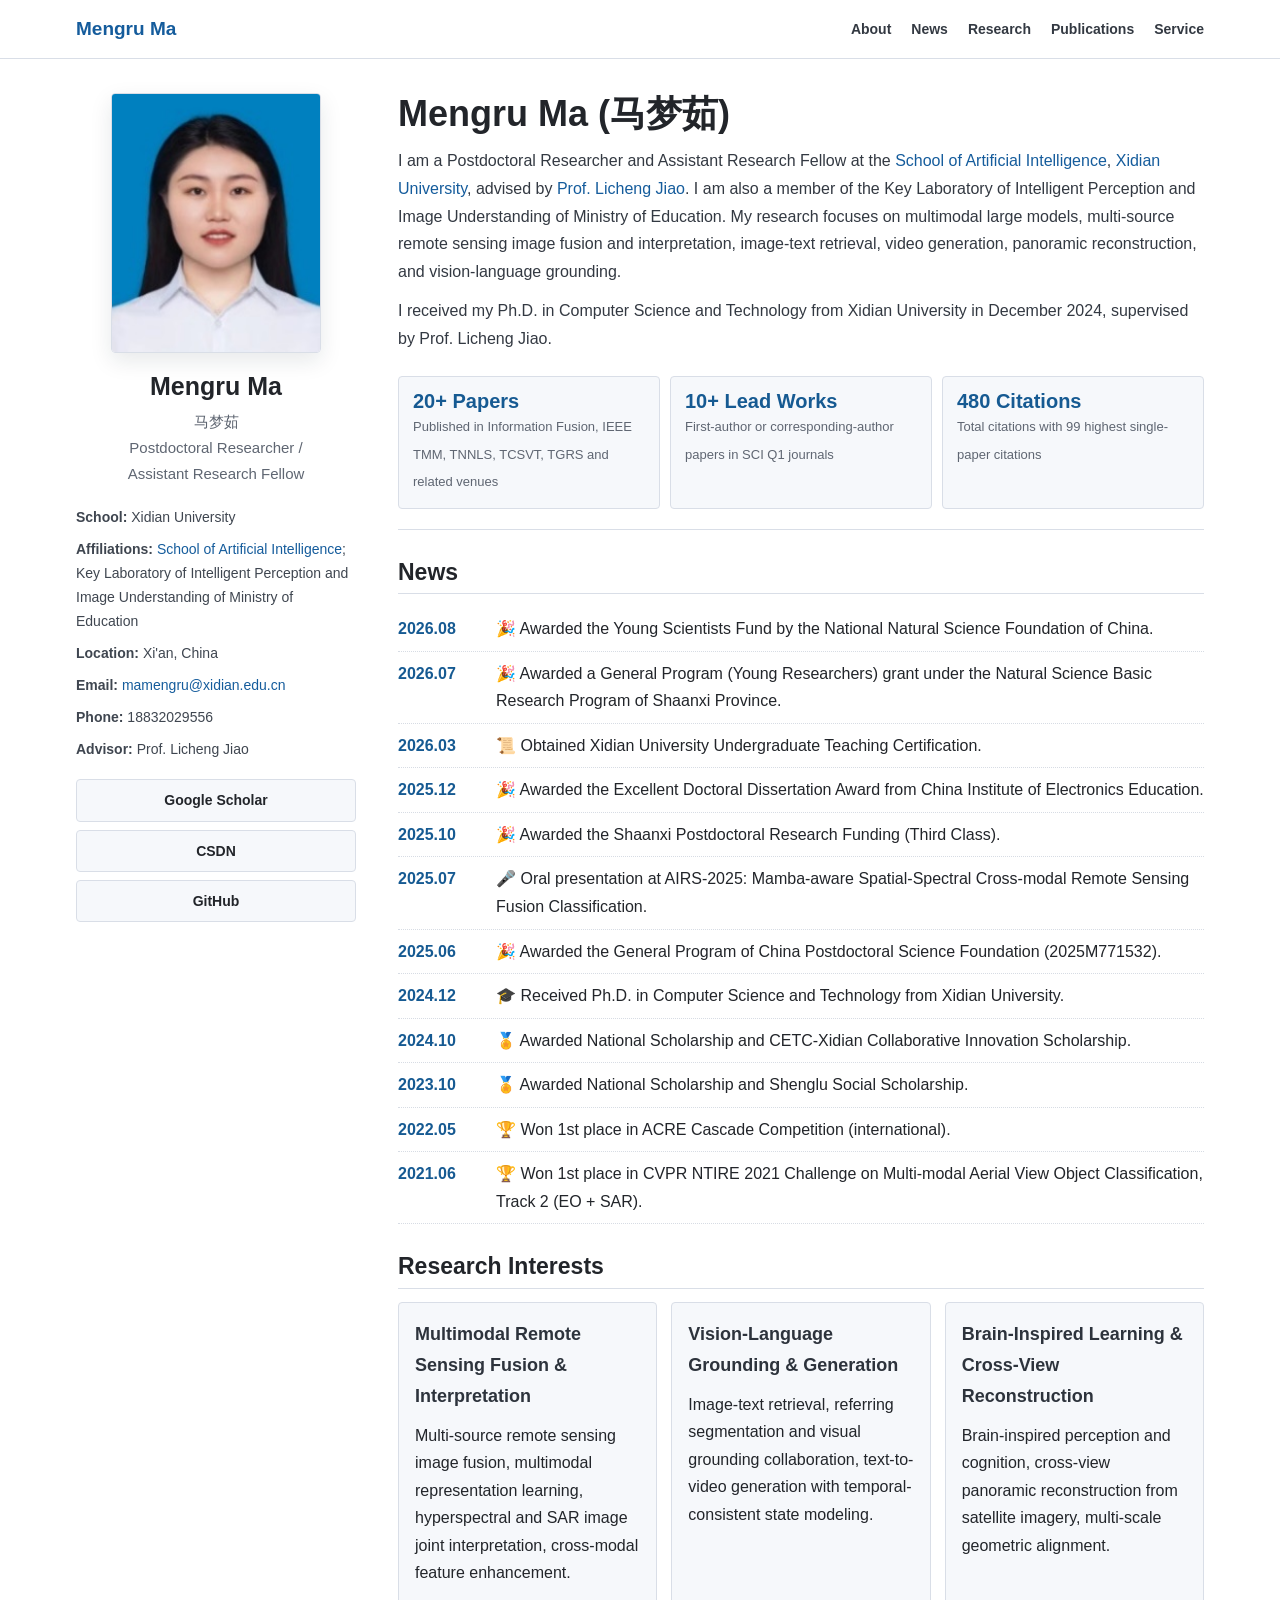
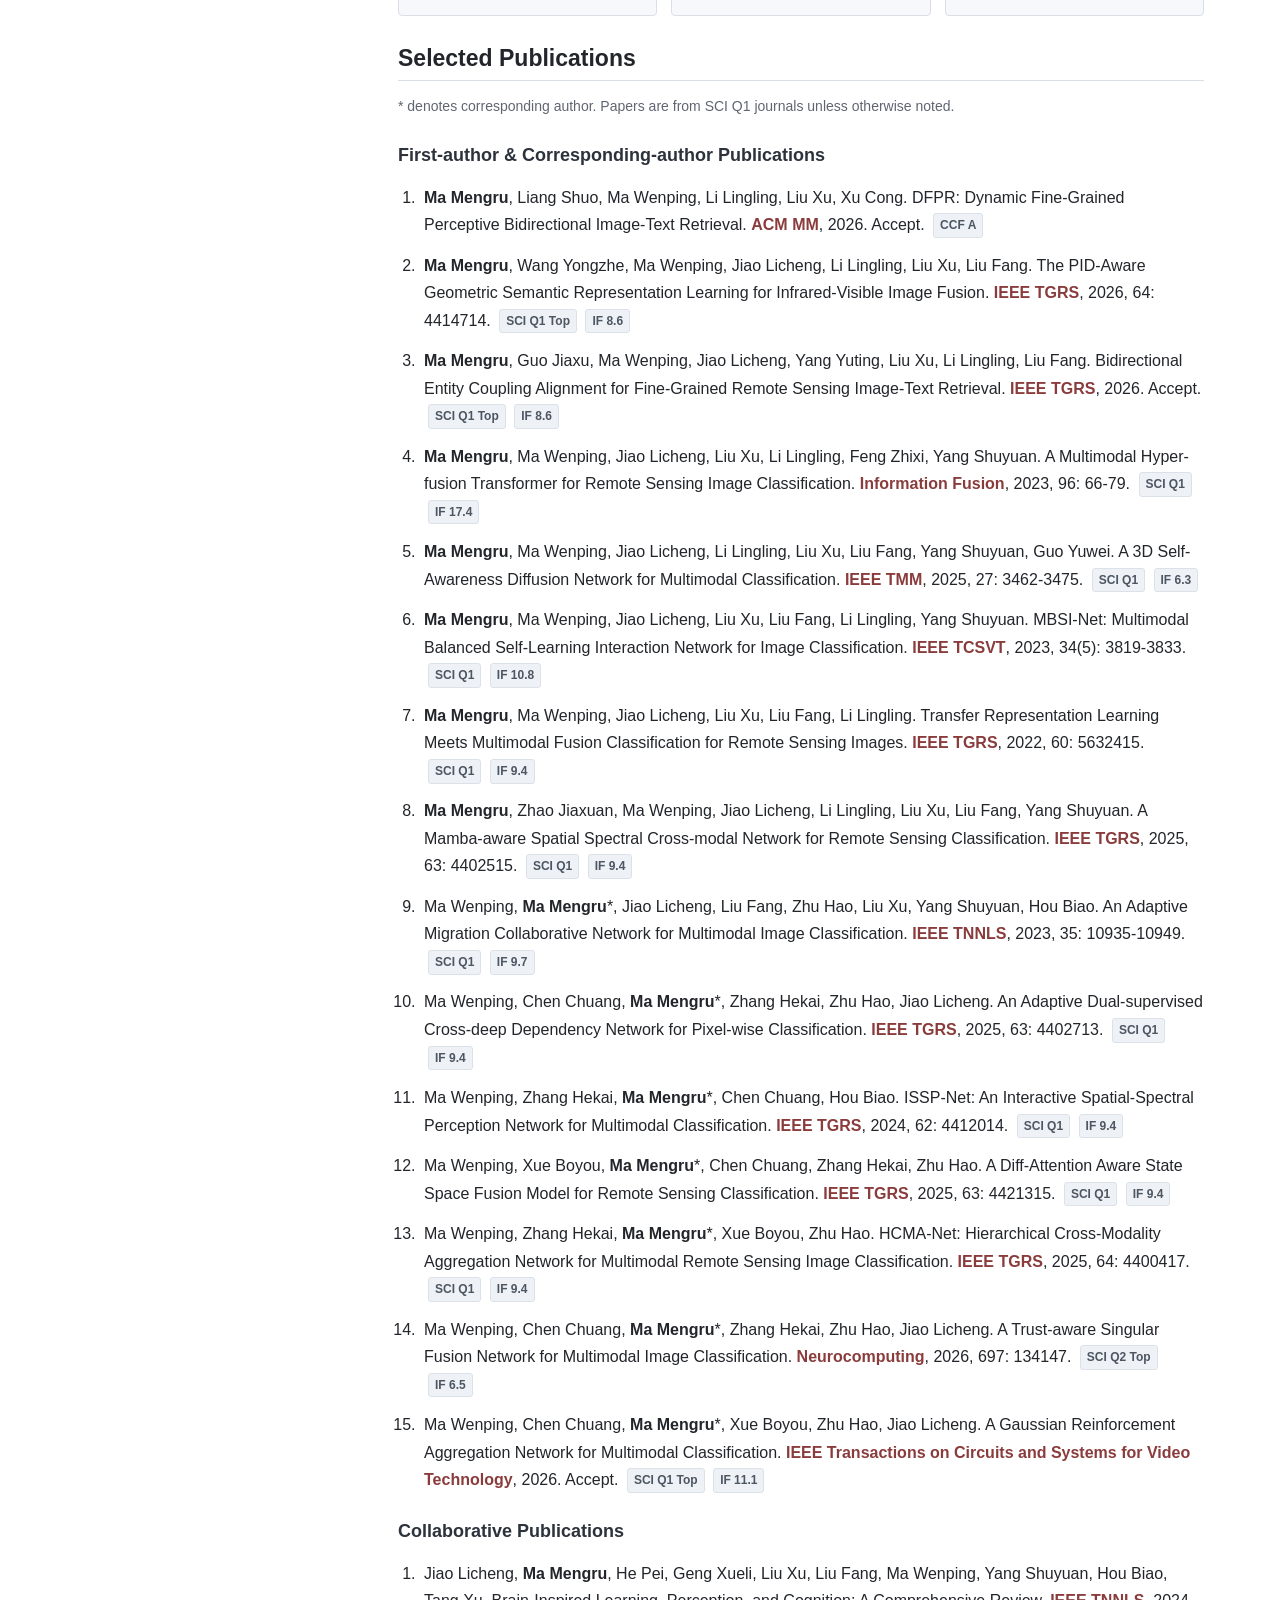
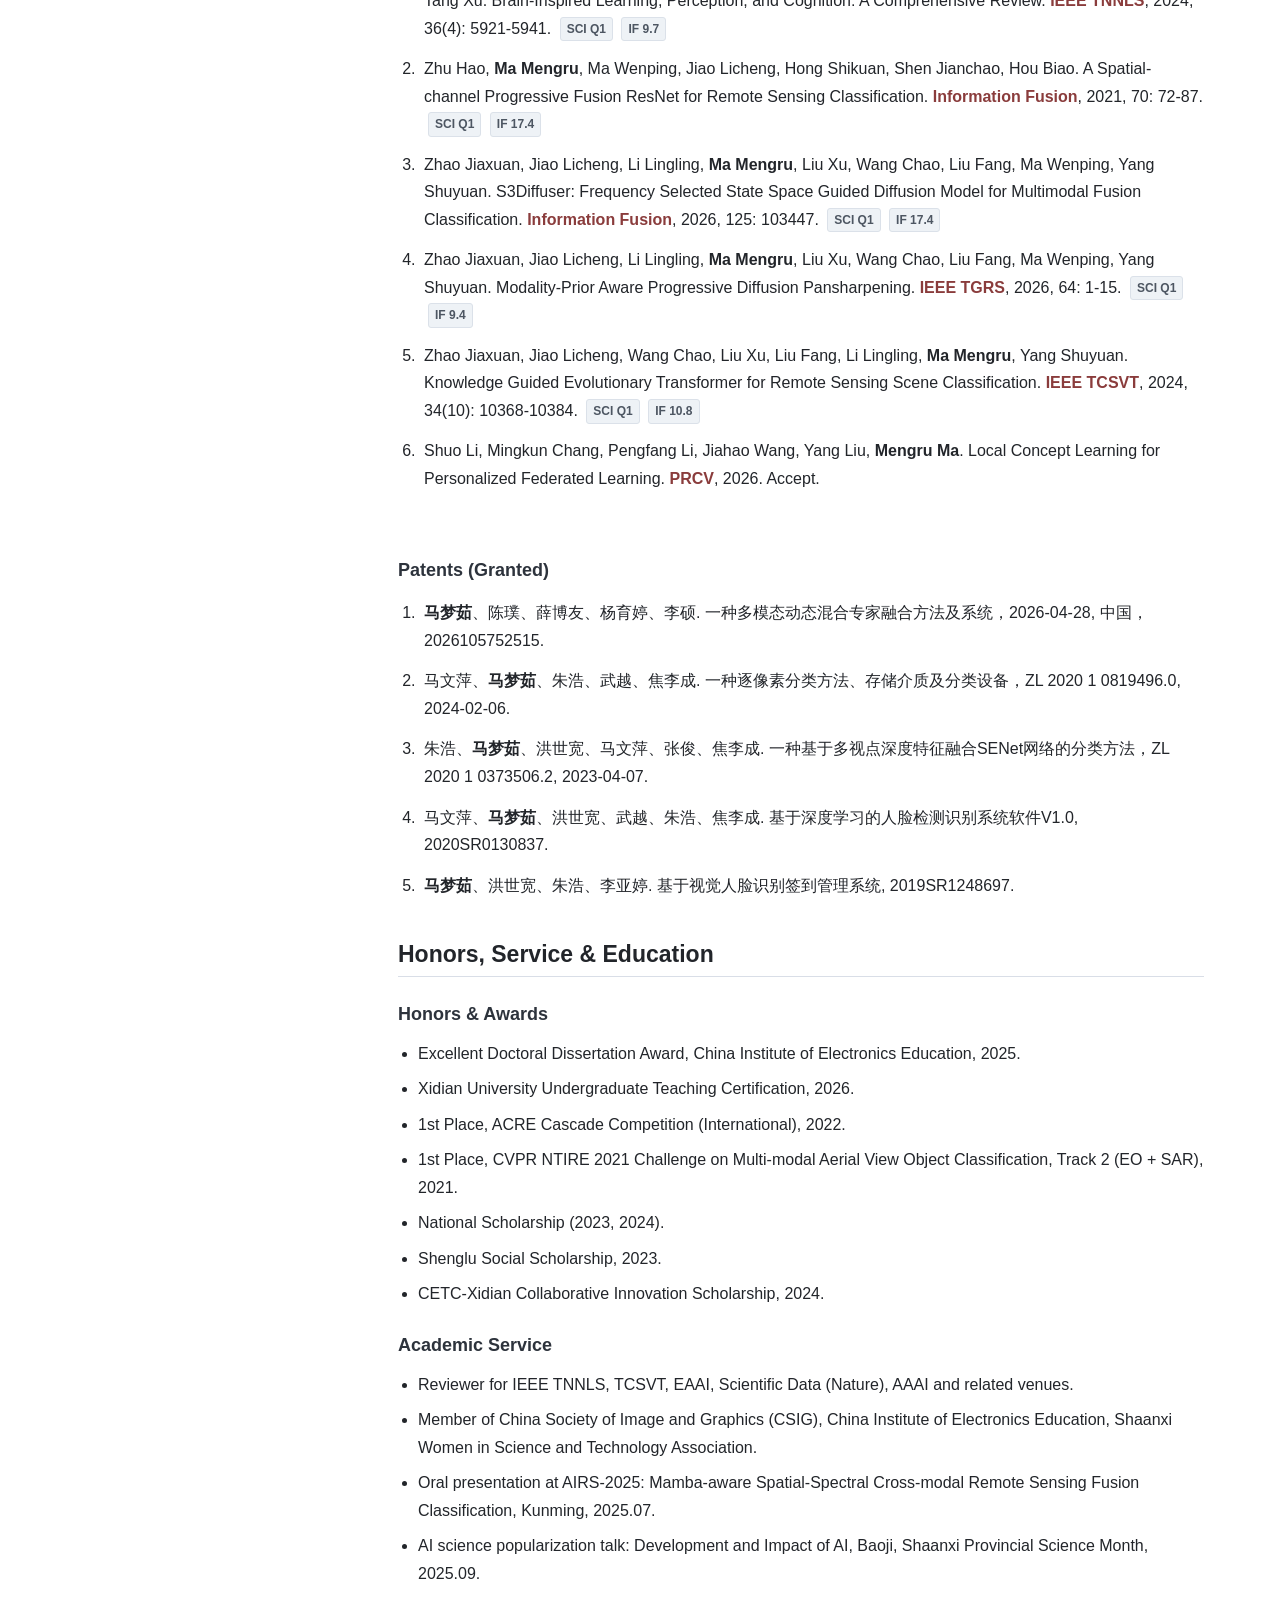
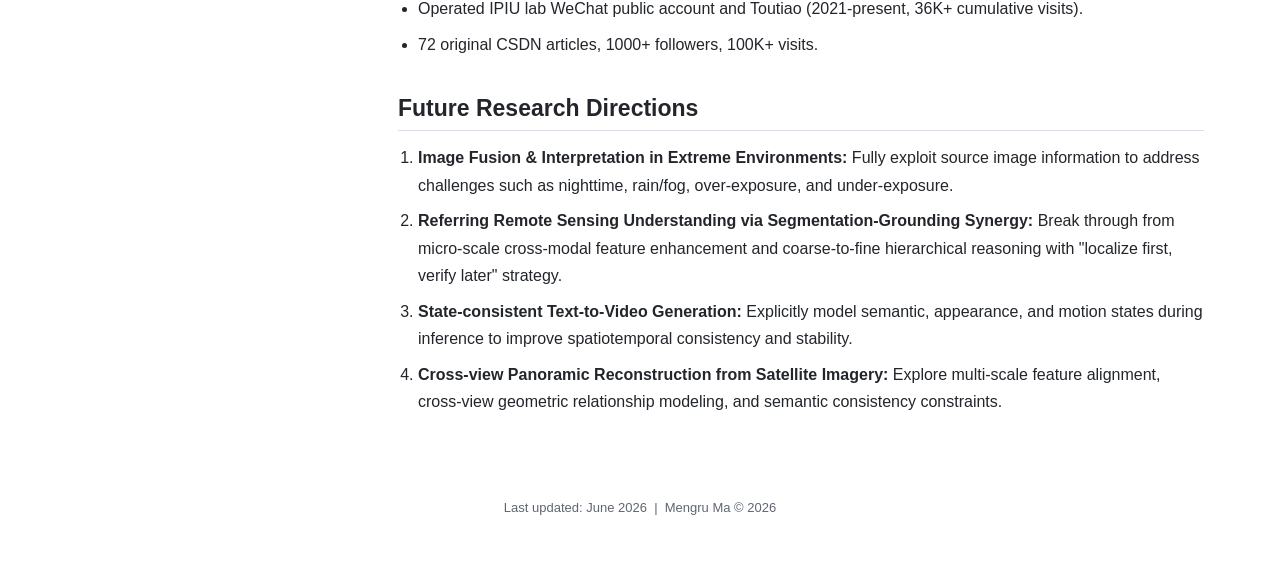
==== commit 9f99af3e: "Shorten TGRS venue labels" ====
--- a/docs/index.html
+++ b/docs/index.html
@@ -591,9 +591,9 @@
           <ol class="publication-list">
             <li><strong>Ma Mengru</strong>, Liang Shuo, Ma Wenping, Li Lingling, Liu Xu, Xu Cong. DFPR: Dynamic Fine-Grained Perceptive Bidirectional Image-Text Retrieval. <span class="venue">ACM MM</span>, 2026. Accept. <span class="tag">CCF A</span></li>
 
-            <li><strong>Ma Mengru</strong>, Wang Yongzhe, Ma Wenping, Jiao Licheng, Li Lingling, Liu Xu, Liu Fang. The PID-Aware Geometric Semantic Representation Learning for Infrared-Visible Image Fusion. <span class="venue">IEEE Transactions on Geoscience and Remote Sensing</span>, 2026, 64: 4414714. <span class="tag">SCI Q1 Top</span> <span class="tag">IF 8.6</span></li>
-
-            <li><strong>Ma Mengru</strong>, Guo Jiaxu, Ma Wenping, Jiao Licheng, Yang Yuting, Liu Xu, Li Lingling, Liu Fang. Bidirectional Entity Coupling Alignment for Fine-Grained Remote Sensing Image-Text Retrieval. <span class="venue">IEEE Transactions on Geoscience and Remote Sensing</span>, 2026. Accept. <span class="tag">SCI Q1 Top</span> <span class="tag">IF 8.6</span></li>
+            <li><strong>Ma Mengru</strong>, Wang Yongzhe, Ma Wenping, Jiao Licheng, Li Lingling, Liu Xu, Liu Fang. The PID-Aware Geometric Semantic Representation Learning for Infrared-Visible Image Fusion. <span class="venue">IEEE TGRS</span>, 2026, 64: 4414714. <span class="tag">SCI Q1 Top</span> <span class="tag">IF 8.6</span></li>
+
+            <li><strong>Ma Mengru</strong>, Guo Jiaxu, Ma Wenping, Jiao Licheng, Yang Yuting, Liu Xu, Li Lingling, Liu Fang. Bidirectional Entity Coupling Alignment for Fine-Grained Remote Sensing Image-Text Retrieval. <span class="venue">IEEE TGRS</span>, 2026. Accept. <span class="tag">SCI Q1 Top</span> <span class="tag">IF 8.6</span></li>
 
             <li><strong>Ma Mengru</strong>, Ma Wenping, Jiao Licheng, Liu Xu, Li Lingling, Feng Zhixi, Yang Shuyuan. A Multimodal Hyper-fusion Transformer for Remote Sensing Image Classification. <span class="venue">Information Fusion</span>, 2023, 96: 66-79. <span class="tag">SCI Q1</span> <span class="tag">IF 17.4</span></li>
 
